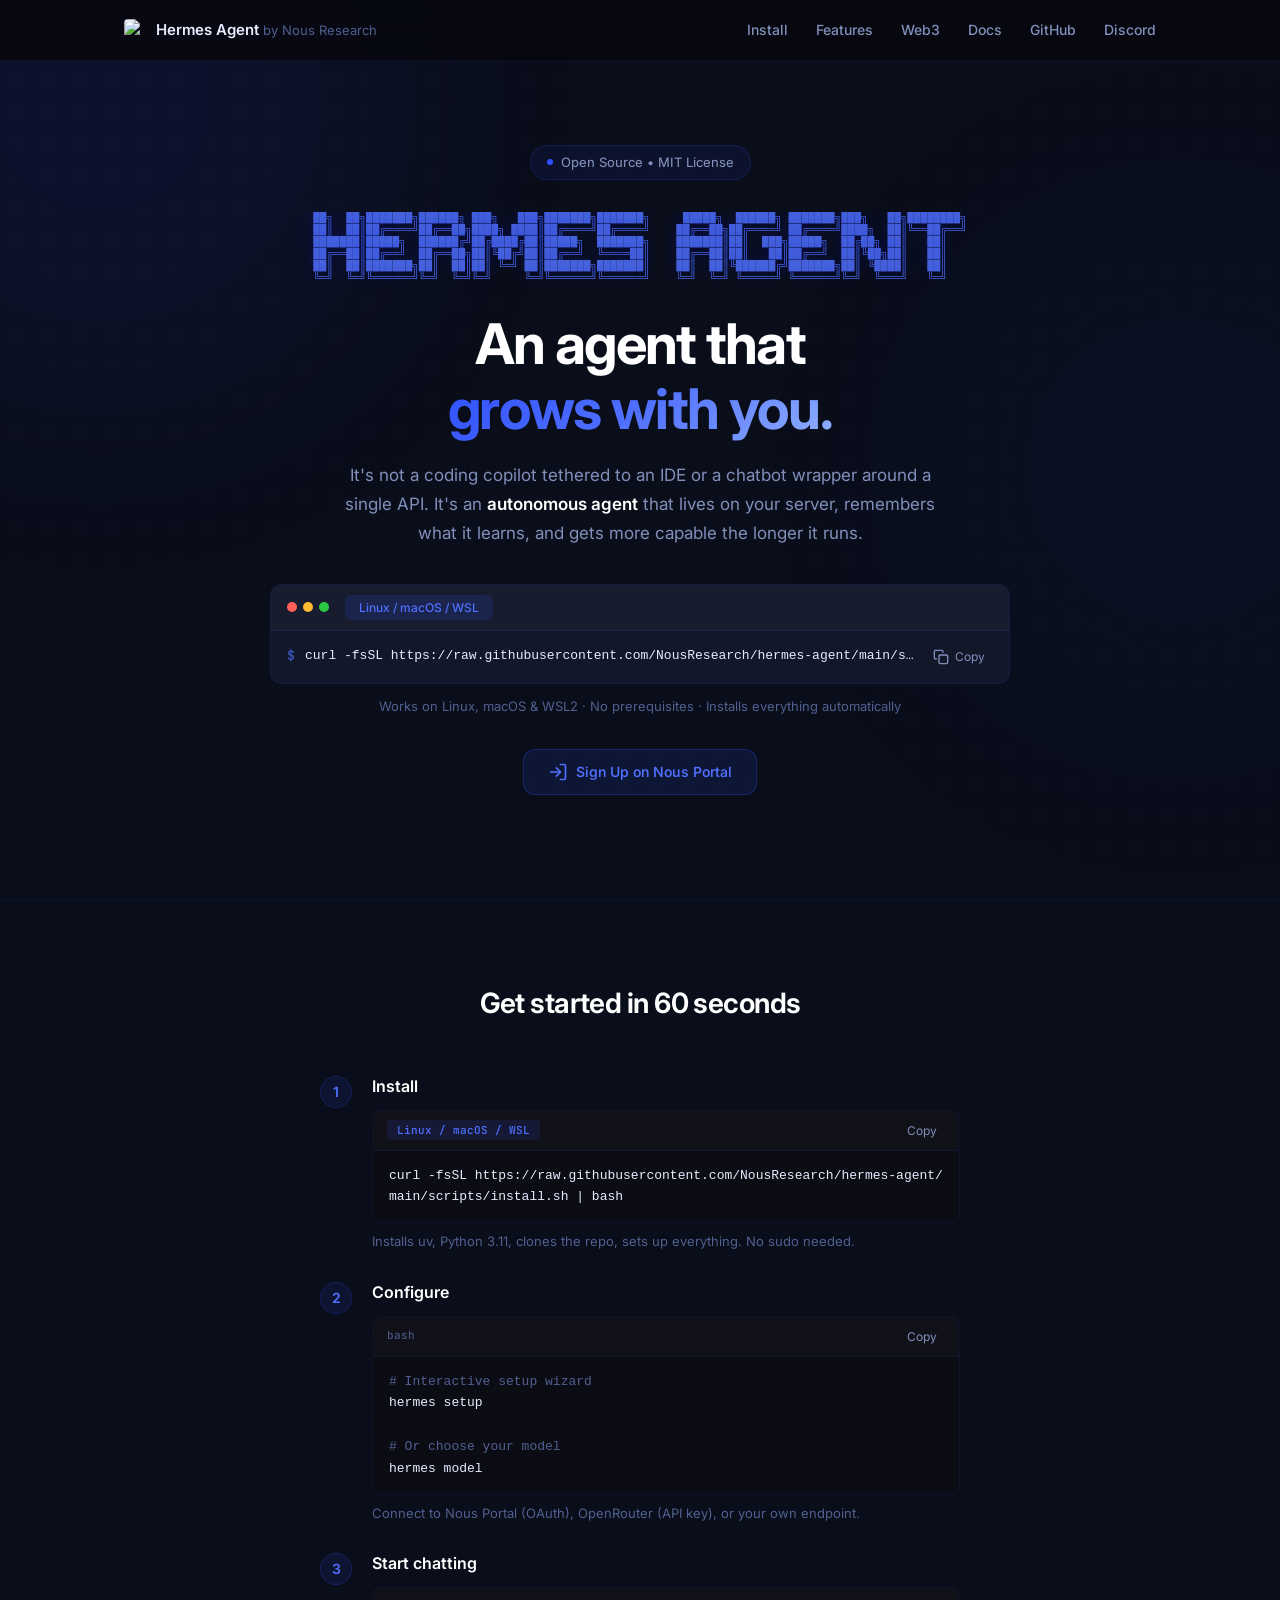
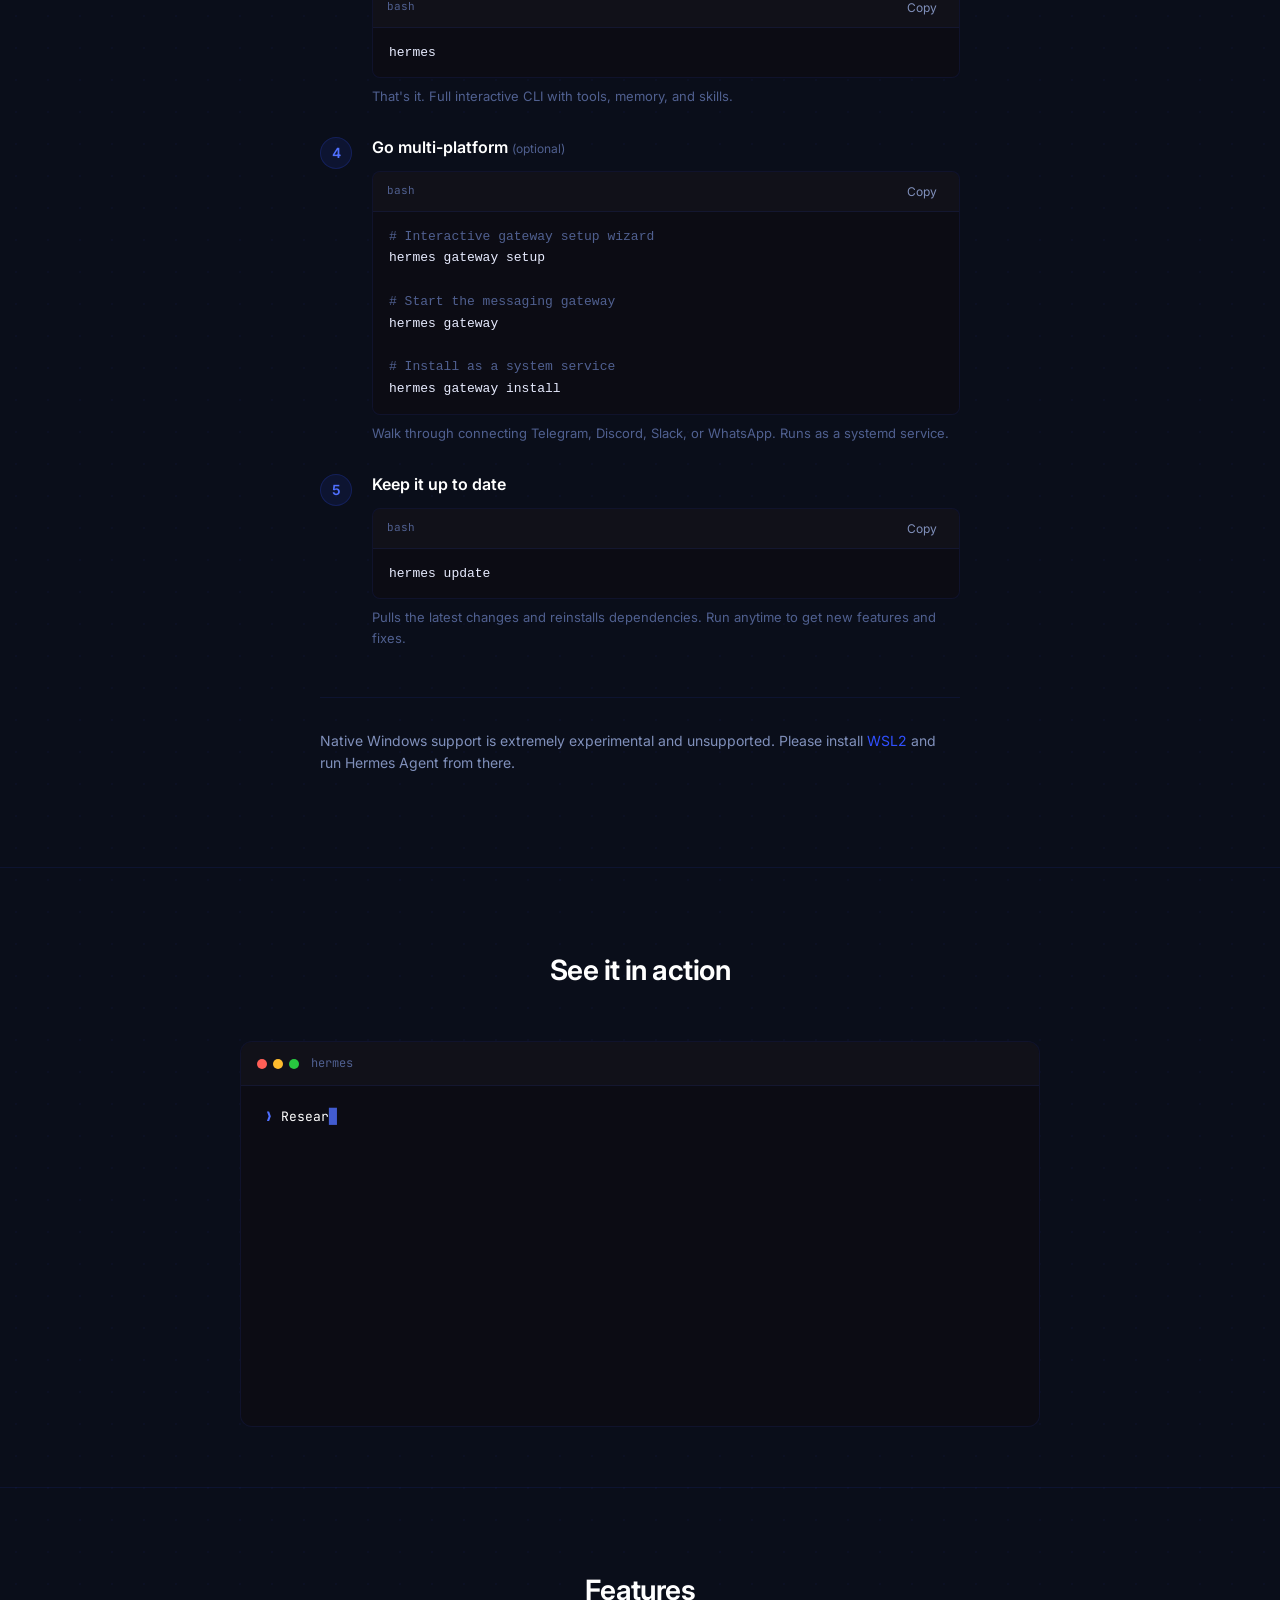
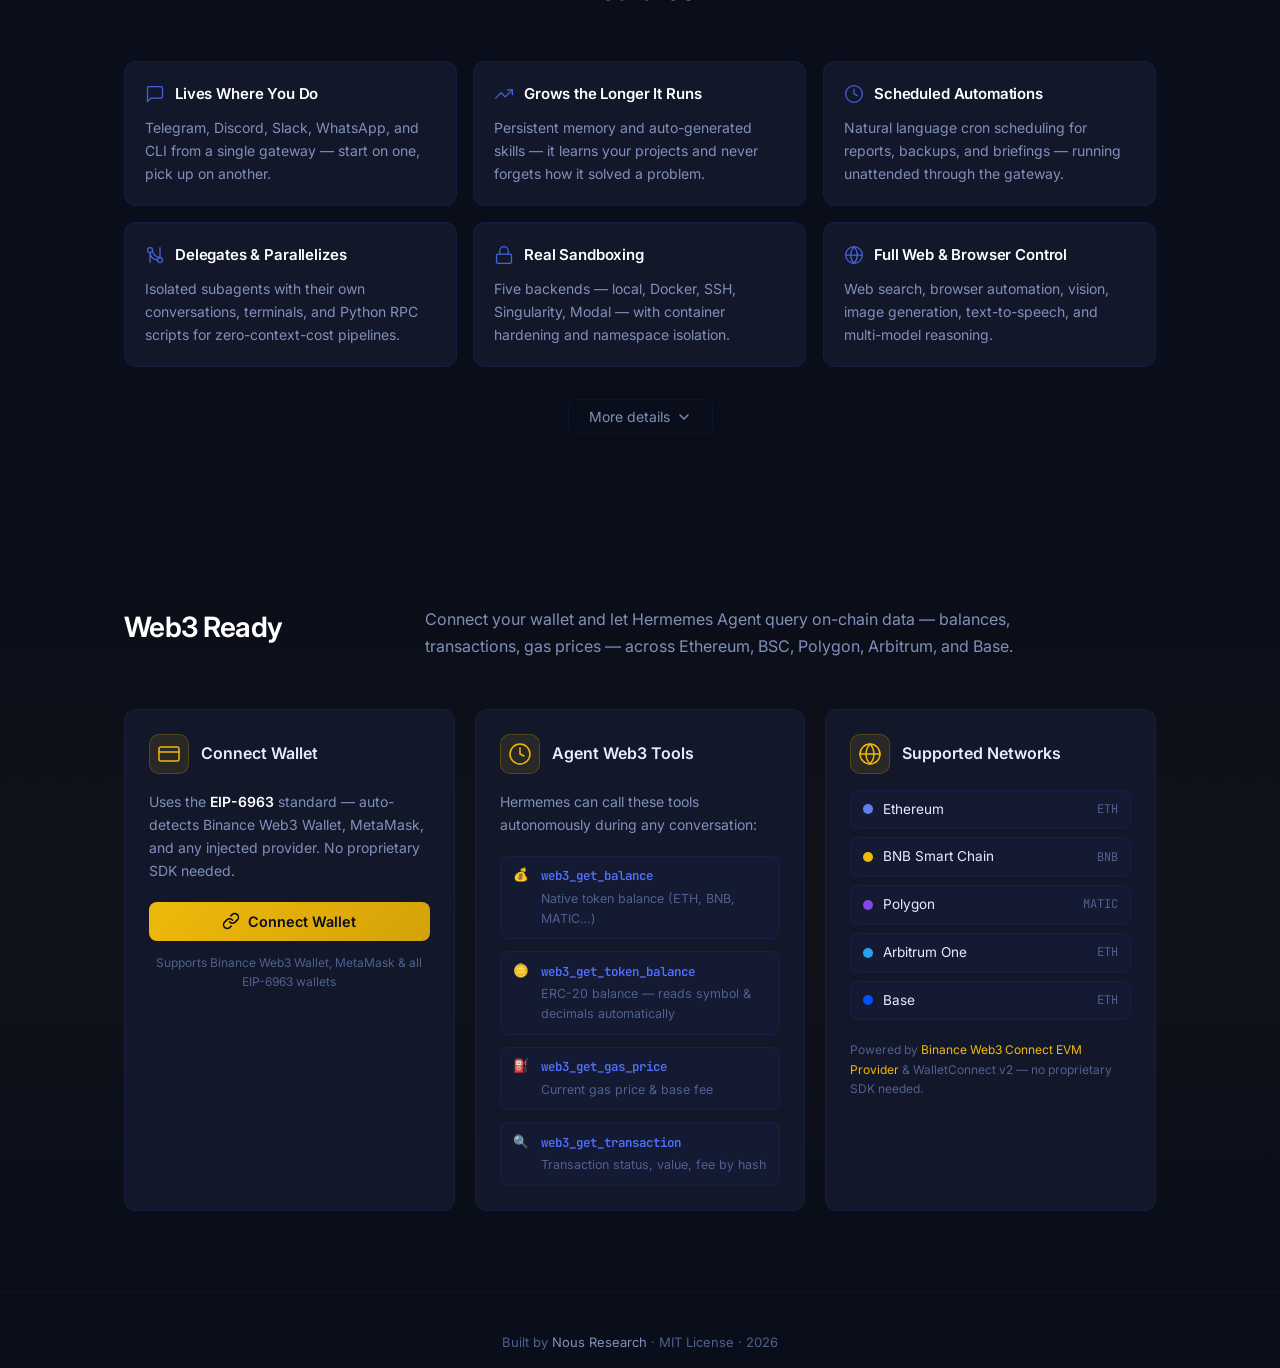
==== landingpage/index.html @ 5f13af1a "feat: integrate Binance Web3 Connect EVM provider - Add tools/binance_web3_tool.py with 4 read-only " ====
<!doctype html>
<html lang="en">
  <head>
    <meta charset="UTF-8" />
    <meta name="viewport" content="width=device-width, initial-scale=1.0" />
    <title>Hermes Agent — An Agent That Grows With You</title>
    <meta
      name="description"
      content="An open-source agent that grows with you — learns your projects, builds its own skills, and reaches you wherever you are. By Nous Research."
    />
    <meta name="theme-color" content="#0A0E1A" />

    <meta property="og:title" content="Hermes Agent — AI Agent Framework" />
    <meta
      property="og:description"
      content="An open-source agent that grows with you. Install it, give it your messaging accounts, and it becomes a persistent personal agent — learning your projects, building its own skills, and reaching you wherever you are."
    />
    <meta property="og:type" content="website" />
    <meta property="og:url" content="https://hermes-agent.nousresearch.com" />
    <meta
      property="og:image"
      content="https://hermes-agent.nousresearch.com/hermes-agent-banner.png"
    />

    <link rel="preconnect" href="https://fonts.googleapis.com" />
    <link rel="preconnect" href="https://fonts.gstatic.com" crossorigin />
    <link
      href="https://fonts.googleapis.com/css2?family=Inter:wght@300;400;500;600;700&family=JetBrains+Mono:wght@400;500&display=swap"
      rel="stylesheet"
    />

    <script
      src="https://cdnjs.cloudflare.com/ajax/libs/three.js/r128/three.min.js"
      defer
    ></script>
    <link rel="stylesheet" href="style.css" />
    <link rel="icon" type="image/x-icon" href="favicon.ico" />
    <link rel="icon" type="image/png" sizes="32x32" href="favicon-32x32.png" />
    <link rel="icon" type="image/png" sizes="16x16" href="favicon-16x16.png" />
    <link rel="apple-touch-icon" sizes="180x180" href="apple-touch-icon.png" />
  </head>
  <body>
    <canvas id="noise-overlay"></canvas>

    <div class="ambient-glow glow-1"></div>
    <div class="ambient-glow glow-2"></div>

    <nav class="nav">
      <div class="nav-inner">
        <a href="#" class="nav-logo">
          <img src="nous-logo.png" alt="Nous Research" class="nav-nous-logo" />
          <span class="nav-brand"
            >Hermes Agent <span class="nav-by">by Nous Research</span></span
          >
        </a>
        <div class="nav-links">
          <a href="#install">Install</a>
          <a href="#features">Features</a>
          <a href="#web3">Web3</a>
          <a href="/docs/">Docs</a>
          <a
            href="https://github.com/NousResearch/hermes-agent"
            target="_blank"
            rel="noopener"
            >GitHub</a
          >
          <a
            href="https://discord.gg/NousResearch"
            target="_blank"
            rel="noopener"
            >Discord</a
          >
        </div>
        <button
          class="nav-hamburger"
          id="nav-hamburger"
          onclick="toggleMobileNav()"
          aria-label="Toggle menu"
        >
          <span class="hamburger-bar"></span>
          <span class="hamburger-bar"></span>
          <span class="hamburger-bar"></span>
        </button>
        <div class="nav-mobile" id="nav-mobile">
          <a href="#install" onclick="toggleMobileNav()">Install</a>
          <a href="#features" onclick="toggleMobileNav()">Features</a>
          <a href="/docs/">Docs</a>
          <a
            href="https://github.com/NousResearch/hermes-agent"
            target="_blank"
            rel="noopener"
            >GitHub</a
          >
          <a
            href="https://discord.gg/NousResearch"
            target="_blank"
            rel="noopener"
            >Discord</a
          >
        </div>
      </div>
    </nav>

    <section class="hero">
      <div class="hero-content">
        <div class="hero-badge">
          <span class="badge-dot"></span>
          Open Source &bull; MIT License
        </div>

        <!-- prettier-ignore -->
        <pre class="hero-ascii" aria-hidden="true" style="font-family: monospace; line-height: 1.1">
██╗  ██╗███████╗██████╗ ███╗   ███╗███████╗███████╗     █████╗  ██████╗ ███████╗███╗   ██╗████████╗
██║  ██║██╔════╝██╔══██╗████╗ ████║██╔════╝██╔════╝    ██╔══██╗██╔════╝ ██╔════╝████╗  ██║╚══██╔══╝
███████║█████╗  ██████╔╝██╔████╔██║█████╗  ███████╗    ███████║██║  ███╗█████╗  ██╔██╗ ██║   ██║   
██╔══██║██╔══╝  ██╔══██╗██║╚██╔╝██║██╔══╝  ╚════██║    ██╔══██║██║   ██║██╔══╝  ██║╚██╗██║   ██║   
██║  ██║███████╗██║  ██║██║ ╚═╝ ██║███████╗███████║    ██║  ██║╚██████╔╝███████╗██║ ╚████║   ██║   
╚═╝  ╚═╝╚══════╝╚═╝  ╚═╝╚═╝     ╚═╝╚══════╝╚══════╝    ╚═╝  ╚═╝ ╚═════╝ ╚══════╝╚═╝  ╚═══╝   ╚═╝   
</pre>

        <h1 class="hero-title">
          An agent that<br />
          <span class="hero-gradient">grows with you.</span>
        </h1>

        <p class="hero-subtitle">
          It's not a coding copilot tethered to an IDE or a chatbot wrapper
          around a single API. It's an <strong>autonomous agent</strong> that
          lives on your server, remembers what it learns, and gets more capable
          the longer it runs.
        </p>

        <div class="hero-install">
          <div class="install-widget">
            <div class="install-widget-header">
              <div class="install-dots">
                <span class="dot dot-red"></span>
                <span class="dot dot-yellow"></span>
                <span class="dot dot-green"></span>
              </div>
              <div class="install-tabs">
                <button
                  class="install-tab active"
                  data-platform="linux"
                  onclick="switchPlatform('linux')"
                >
                  Linux / macOS / WSL
                </button>
              </div>
            </div>
            <div class="install-widget-body">
              <span class="install-prompt" id="install-prompt">$</span>
              <code id="install-command"
                >curl -fsSL
                https://raw.githubusercontent.com/NousResearch/hermes-agent/main/scripts/install.sh
                | bash</code
              >
              <button
                class="copy-btn"
                onclick="copyInstall()"
                title="Copy to clipboard"
              >
                <svg
                  width="16"
                  height="16"
                  viewBox="0 0 24 24"
                  fill="none"
                  stroke="currentColor"
                  stroke-width="2"
                  stroke-linecap="round"
                  stroke-linejoin="round"
                >
                  <rect x="9" y="9" width="13" height="13" rx="2" ry="2" />
                  <path
                    d="M5 15H4a2 2 0 0 1-2-2V4a2 2 0 0 1 2-2h9a2 2 0 0 1 2 2v1"
                  />
                </svg>
                <span class="copy-text">Copy</span>
              </button>
            </div>
          </div>
          <p class="install-note" id="install-note">
            Works on Linux, macOS & WSL2 · No prerequisites · Installs
            everything automatically
          </p>
        </div>

        <div class="hero-links">
          <a
            href="https://portal.nousresearch.com"
            class="btn btn-primary"
            target="_blank"
            rel="noopener"
          >
            <svg
              width="20"
              height="20"
              viewBox="0 0 24 24"
              fill="none"
              stroke="currentColor"
              stroke-width="2"
              stroke-linecap="round"
              stroke-linejoin="round"
            >
              <path d="M15 3h4a2 2 0 0 1 2 2v14a2 2 0 0 1-2 2h-4" />
              <polyline points="10 17 15 12 10 7" />
              <line x1="15" y1="12" x2="3" y2="12" />
            </svg>
            Sign Up on Nous Portal
          </a>
        </div>
      </div>
    </section>

    <section class="section section-install" id="install">
      <div class="container">
        <div class="section-header">
          <h2>Get started in 60 seconds</h2>
        </div>

        <div class="install-steps">
          <div class="install-step">
            <div class="step-number">1</div>
            <div class="step-content">
              <h4>Install</h4>
              <div class="code-block">
                <div class="code-header">
                  <div class="code-tabs">
                    <button
                      class="code-tab active"
                      data-platform="linux"
                      onclick="switchStepPlatform('linux')"
                    >
                      Linux / macOS / WSL
                    </button>
                  </div>
                  <button
                    class="copy-btn"
                    id="step1-copy"
                    onclick="copyText(this)"
                    data-text="curl -fsSL https://raw.githubusercontent.com/NousResearch/hermes-agent/main/scripts/install.sh | bash"
                  >
                    Copy
                  </button>
                </div>
                <pre><code id="step1-command">curl -fsSL https://raw.githubusercontent.com/NousResearch/hermes-agent/main/scripts/install.sh | bash</code></pre>
              </div>
              <p class="step-note" id="step1-note">
                Installs uv, Python 3.11, clones the repo, sets up everything.
                No sudo needed.
              </p>
            </div>
          </div>

          <div class="install-step">
            <div class="step-number">2</div>
            <div class="step-content">
              <h4>Configure</h4>
              <div class="code-block">
                <div class="code-header">
                  <span>bash</span>
                  <button
                    class="copy-btn"
                    onclick="copyText(this)"
                    data-text="hermes setup"
                  >
                    Copy
                  </button>
                </div>
                <pre><code><span class="code-comment"># Interactive setup wizard</span>
hermes setup

<span class="code-comment"># Or choose your model</span>
hermes model</code></pre>
              </div>
              <p class="step-note">
                Connect to Nous Portal (OAuth), OpenRouter (API key), or your
                own endpoint.
              </p>
            </div>
          </div>

          <div class="install-step">
            <div class="step-number">3</div>
            <div class="step-content">
              <h4>Start chatting</h4>
              <div class="code-block">
                <div class="code-header">
                  <span>bash</span>
                  <button
                    class="copy-btn"
                    onclick="copyText(this)"
                    data-text="hermes"
                  >
                    Copy
                  </button>
                </div>
                <pre><code>hermes</code></pre>
              </div>
              <p class="step-note">
                That's it. Full interactive CLI with tools, memory, and skills.
              </p>
            </div>
          </div>

          <div class="install-step">
            <div class="step-number">4</div>
            <div class="step-content">
              <h4>
                Go multi-platform <span class="step-optional">(optional)</span>
              </h4>
              <div class="code-block">
                <div class="code-header">
                  <span>bash</span>
                  <button
                    class="copy-btn"
                    onclick="copyText(this)"
                    data-text="hermes gateway setup"
                  >
                    Copy
                  </button>
                </div>
                <pre><code><span class="code-comment"># Interactive gateway setup wizard</span>
hermes gateway setup

<span class="code-comment"># Start the messaging gateway</span>
hermes gateway

<span class="code-comment"># Install as a system service</span>
hermes gateway install</code></pre>
              </div>
              <p class="step-note">
                Walk through connecting Telegram, Discord, Slack, or WhatsApp.
                Runs as a systemd service.
              </p>
            </div>
          </div>

          <div class="install-step">
            <div class="step-number">5</div>
            <div class="step-content">
              <h4>Keep it up to date</h4>
              <div class="code-block">
                <div class="code-header">
                  <span>bash</span>
                  <button
                    class="copy-btn"
                    onclick="copyText(this)"
                    data-text="hermes update"
                  >
                    Copy
                  </button>
                </div>
                <pre><code>hermes update</code></pre>
              </div>
              <p class="step-note">
                Pulls the latest changes and reinstalls dependencies. Run
                anytime to get new features and fixes.
              </p>
            </div>
          </div>
        </div>

        <div class="install-windows">
          <p>
            Native Windows support is extremely experimental and unsupported.
            Please install
            <a
              href="https://learn.microsoft.com/en-us/windows/wsl/install"
              target="_blank"
              rel="noopener"
              >WSL2</a
            >
            and run Hermes Agent from there.
          </p>
        </div>
      </div>
    </section>

    <!-- Terminal Demo -->
    <section class="section section-demo" id="demo">
      <div class="container">
        <div class="section-header">
          <h2>See it in action</h2>
        </div>

        <div class="terminal-window">
          <div class="terminal-header">
            <div class="terminal-dots">
              <span class="dot dot-red"></span>
              <span class="dot dot-yellow"></span>
              <span class="dot dot-green"></span>
            </div>
            <span class="terminal-title">hermes</span>
          </div>
          <div class="terminal-body" id="terminal-demo"></div>
        </div>
      </div>
    </section>

    <!-- Features + Specs -->
    <section class="section" id="features">
      <div class="container">
        <div class="section-header">
          <h2>Features</h2>
        </div>

        <div class="features-grid">
          <div class="feature-card">
            <div class="feature-header">
              <div class="feature-icon">
                <svg
                  width="20"
                  height="20"
                  viewBox="0 0 24 24"
                  fill="none"
                  stroke="currentColor"
                  stroke-width="1.5"
                  stroke-linecap="round"
                  stroke-linejoin="round"
                >
                  <path
                    d="M21 15a2 2 0 0 1-2 2H7l-4 4V5a2 2 0 0 1 2-2h14a2 2 0 0 1 2 2z"
                  />
                </svg>
              </div>
              <h3>Lives Where You Do</h3>
            </div>
            <p>
              Telegram, Discord, Slack, WhatsApp, and CLI from a single gateway
              — start on one, pick up on another.
            </p>
          </div>

          <div class="feature-card">
            <div class="feature-header">
              <div class="feature-icon">
                <svg
                  width="20"
                  height="20"
                  viewBox="0 0 24 24"
                  fill="none"
                  stroke="currentColor"
                  stroke-width="1.5"
                  stroke-linecap="round"
                  stroke-linejoin="round"
                >
                  <polyline points="22 7 13.5 15.5 8.5 10.5 2 17" />
                  <polyline points="16 7 22 7 22 13" />
                </svg>
              </div>
              <h3>Grows the Longer It Runs</h3>
            </div>
            <p>
              Persistent memory and auto-generated skills — it learns your
              projects and never forgets how it solved a problem.
            </p>
          </div>

          <div class="feature-card">
            <div class="feature-header">
              <div class="feature-icon">
                <svg
                  width="20"
                  height="20"
                  viewBox="0 0 24 24"
                  fill="none"
                  stroke="currentColor"
                  stroke-width="1.5"
                  stroke-linecap="round"
                  stroke-linejoin="round"
                >
                  <circle cx="12" cy="12" r="10" />
                  <polyline points="12 6 12 12 16 14" />
                </svg>
              </div>
              <h3>Scheduled Automations</h3>
            </div>
            <p>
              Natural language cron scheduling for reports, backups, and
              briefings — running unattended through the gateway.
            </p>
          </div>

          <div class="feature-card">
            <div class="feature-header">
              <div class="feature-icon">
                <svg
                  width="20"
                  height="20"
                  viewBox="0 0 24 24"
                  fill="none"
                  stroke="currentColor"
                  stroke-width="1.5"
                  stroke-linecap="round"
                  stroke-linejoin="round"
                >
                  <circle cx="18" cy="18" r="3" />
                  <circle cx="6" cy="6" r="3" />
                  <path d="M6 21V9a9 9 0 0 0 9 9" />
                  <path d="M18 3v12a9 9 0 0 1-9-9" />
                </svg>
              </div>
              <h3>Delegates & Parallelizes</h3>
            </div>
            <p>
              Isolated subagents with their own conversations, terminals, and
              Python RPC scripts for zero-context-cost pipelines.
            </p>
          </div>

          <div class="feature-card">
            <div class="feature-header">
              <div class="feature-icon">
                <svg
                  width="20"
                  height="20"
                  viewBox="0 0 24 24"
                  fill="none"
                  stroke="currentColor"
                  stroke-width="1.5"
                  stroke-linecap="round"
                  stroke-linejoin="round"
                >
                  <rect x="3" y="11" width="18" height="11" rx="2" ry="2" />
                  <path d="M7 11V7a5 5 0 0 1 10 0v4" />
                </svg>
              </div>
              <h3>Real Sandboxing</h3>
            </div>
            <p>
              Five backends — local, Docker, SSH, Singularity, Modal — with
              container hardening and namespace isolation.
            </p>
          </div>

          <div class="feature-card">
            <div class="feature-header">
              <div class="feature-icon">
                <svg
                  width="20"
                  height="20"
                  viewBox="0 0 24 24"
                  fill="none"
                  stroke="currentColor"
                  stroke-width="1.5"
                  stroke-linecap="round"
                  stroke-linejoin="round"
                >
                  <circle cx="12" cy="12" r="10" />
                  <line x1="2" y1="12" x2="22" y2="12" />
                  <path
                    d="M12 2a15.3 15.3 0 0 1 4 10 15.3 15.3 0 0 1-4 10 15.3 15.3 0 0 1-4-10 15.3 15.3 0 0 1 4-10z"
                  />
                </svg>
              </div>
              <h3>Full Web & Browser Control</h3>
            </div>
            <p>
              Web search, browser automation, vision, image generation,
              text-to-speech, and multi-model reasoning.
            </p>
          </div>
        </div>

        <div class="features-more">
          <button class="more-toggle" onclick="toggleSpecs()" id="specs-toggle">
            <span class="toggle-label">More details</span>
            <svg
              class="more-chevron"
              width="16"
              height="16"
              viewBox="0 0 24 24"
              fill="none"
              stroke="currentColor"
              stroke-width="2"
              stroke-linecap="round"
              stroke-linejoin="round"
            >
              <polyline points="6 9 12 15 18 9" />
            </svg>
          </button>
        </div>

        <div class="specs-wrapper" id="specs-wrapper">
          <div class="specs-list">
            <div class="spec-row">
              <h3 class="spec-label">Tools</h3>
              <p class="spec-value">
                40+ built-in — web search, terminal, file system, browser
                automation, vision, image generation, text-to-speech, code
                execution, subagent delegation, memory, task planning, cron
                scheduling, multi-model reasoning, and more.
              </p>
            </div>

            <div class="spec-row">
              <h3 class="spec-label">Platforms</h3>
              <p class="spec-value">
                Telegram, Discord, Slack, WhatsApp, Signal, Email, and CLI — all
                from a single gateway. Connect to
                <a
                  href="https://portal.nousresearch.com"
                  target="_blank"
                  rel="noopener"
                  >Nous Portal</a
                >, OpenRouter, or any OpenAI-compatible API.
              </p>
            </div>

            <div class="spec-row">
              <h3 class="spec-label">Environments</h3>
              <p class="spec-value">
                Run locally, in Docker, over SSH, on Modal, Daytona, or
                Singularity. Container hardening with read-only root, dropped
                capabilities, and namespace isolation.
              </p>
            </div>

            <div class="spec-row">
              <h3 class="spec-label">Skills</h3>
              <p class="spec-value">
                40+ bundled skills covering MLOps, GitHub workflows, research,
                and more. The agent creates new skills on the fly and shares
                them via the open
                <a href="https://agentskills.io" target="_blank" rel="noopener"
                  >agentskills.io</a
                >
                format. Install community skills from
                <a href="https://clawhub.ai" target="_blank" rel="noopener"
                  >ClawHub</a
                >,
                <a href="https://lobehub.com" target="_blank" rel="noopener"
                  >LobeHub</a
                >, and GitHub.
              </p>
            </div>

            <div class="spec-row">
              <h3 class="spec-label">Research</h3>
              <p class="spec-value">
                Batch trajectory generation with parallel workers and
                checkpointing. Atropos integration for RL training. Export to
                ShareGPT for fine-tuning with trajectory compression.
              </p>
            </div>
          </div>
        </div>
      </div>
    </section>

    <!-- Web3 / Binance Connect Section -->
    <section class="section section-web3" id="web3">
      <div class="container">
        <div class="section-header">
          <h2>Web3 Ready</h2>
          <p class="section-subtitle">
            Connect your wallet and let Hermemes Agent query on-chain data — balances,
            transactions, gas prices — across Ethereum, BSC, Polygon, Arbitrum, and Base.
          </p>
        </div>

        <div class="web3-grid">
          <!-- Connect Wallet Card -->
          <div class="web3-connect-card">
            <div class="web3-card-header">
              <div class="web3-icon">
                <svg width="24" height="24" viewBox="0 0 24 24" fill="none" stroke="currentColor" stroke-width="1.5" stroke-linecap="round" stroke-linejoin="round">
                  <rect x="2" y="5" width="20" height="14" rx="2"/>
                  <path d="M2 10h20"/>
                </svg>
              </div>
              <h3>Connect Wallet</h3>
            </div>
            <p class="web3-card-desc">
              Uses the <strong>EIP-6963</strong> standard — auto-detects Binance Web3 Wallet,
              MetaMask, and any injected provider. No proprietary SDK needed.
            </p>

            <div class="web3-wallet-status" id="wallet-status">
              <div class="wallet-disconnected" id="wallet-disconnected">
                <button class="btn-connect-wallet" id="btn-connect" onclick="connectWallet()">
                  <svg width="18" height="18" viewBox="0 0 24 24" fill="none" stroke="currentColor" stroke-width="2" stroke-linecap="round" stroke-linejoin="round">
                    <path d="M10 13a5 5 0 0 0 7.54.54l3-3a5 5 0 0 0-7.07-7.07l-1.72 1.71"/>
                    <path d="M14 11a5 5 0 0 0-7.54-.54l-3 3a5 5 0 0 0 7.07 7.07l1.71-1.71"/>
                  </svg>
                  Connect Wallet
                </button>
                <p class="wallet-hint">Supports Binance Web3 Wallet, MetaMask &amp; all EIP-6963 wallets</p>
              </div>

              <div class="wallet-connected" id="wallet-connected" style="display:none">
                <div class="wallet-info-row">
                  <span class="wallet-dot-live"></span>
                  <span class="wallet-address" id="wallet-address">—</span>
                  <span class="wallet-network" id="wallet-network">—</span>
                </div>
                <div class="wallet-balance-row">
                  <span class="wallet-balance-label">Balance</span>
                  <span class="wallet-balance-value" id="wallet-balance">—</span>
                </div>
                <button class="btn-disconnect" onclick="disconnectWallet()">Disconnect</button>
              </div>
            </div>
          </div>

          <!-- Capabilities Card -->
          <div class="web3-caps-card">
            <div class="web3-card-header">
              <div class="web3-icon">
                <svg width="24" height="24" viewBox="0 0 24 24" fill="none" stroke="currentColor" stroke-width="1.5" stroke-linecap="round" stroke-linejoin="round">
                  <circle cx="12" cy="12" r="10"/>
                  <path d="M12 6v6l4 2"/>
                </svg>
              </div>
              <h3>Agent Web3 Tools</h3>
            </div>
            <p class="web3-card-desc">
              Hermemes can call these tools autonomously during any conversation:
            </p>
            <ul class="web3-tool-list">
              <li>
                <span class="tool-emoji">💰</span>
                <div>
                  <strong>web3_get_balance</strong>
                  <span>Native token balance (ETH, BNB, MATIC…)</span>
                </div>
              </li>
              <li>
                <span class="tool-emoji">🪙</span>
                <div>
                  <strong>web3_get_token_balance</strong>
                  <span>ERC-20 balance — reads symbol &amp; decimals automatically</span>
                </div>
              </li>
              <li>
                <span class="tool-emoji">⛽</span>
                <div>
                  <strong>web3_get_gas_price</strong>
                  <span>Current gas price &amp; base fee</span>
                </div>
              </li>
              <li>
                <span class="tool-emoji">🔍</span>
                <div>
                  <strong>web3_get_transaction</strong>
                  <span>Transaction status, value, fee by hash</span>
                </div>
              </li>
            </ul>
          </div>

          <!-- Supported Networks Card -->
          <div class="web3-networks-card">
            <div class="web3-card-header">
              <div class="web3-icon">
                <svg width="24" height="24" viewBox="0 0 24 24" fill="none" stroke="currentColor" stroke-width="1.5" stroke-linecap="round" stroke-linejoin="round">
                  <circle cx="12" cy="12" r="10"/>
                  <line x1="2" y1="12" x2="22" y2="12"/>
                  <path d="M12 2a15.3 15.3 0 0 1 4 10 15.3 15.3 0 0 1-4 10 15.3 15.3 0 0 1-4-10 15.3 15.3 0 0 1 4-10z"/>
                </svg>
              </div>
              <h3>Supported Networks</h3>
            </div>
            <div class="network-list">
              <div class="network-item">
                <span class="network-dot" style="background:#627EEA"></span>
                <span class="network-name">Ethereum</span>
                <span class="network-symbol">ETH</span>
              </div>
              <div class="network-item">
                <span class="network-dot" style="background:#F0B90B"></span>
                <span class="network-name">BNB Smart Chain</span>
                <span class="network-symbol">BNB</span>
              </div>
              <div class="network-item">
                <span class="network-dot" style="background:#8247E5"></span>
                <span class="network-name">Polygon</span>
                <span class="network-symbol">MATIC</span>
              </div>
              <div class="network-item">
                <span class="network-dot" style="background:#28A0F0"></span>
                <span class="network-name">Arbitrum One</span>
                <span class="network-symbol">ETH</span>
              </div>
              <div class="network-item">
                <span class="network-dot" style="background:#0052FF"></span>
                <span class="network-name">Base</span>
                <span class="network-symbol">ETH</span>
              </div>
            </div>
            <p class="web3-provider-note">
              Powered by
              <a href="https://developers.binance.com/docs/binance-w3w/evm-compatible-provider" target="_blank" rel="noopener">
                Binance Web3 Connect EVM Provider
              </a>
              &amp; WalletConnect v2 — no proprietary SDK needed.
            </p>
          </div>
        </div>
      </div>
    </section>

    <footer class="footer">
      <div class="container">
        <p class="footer-copy">
          Built by
          <a href="https://nousresearch.com" target="_blank" rel="noopener"
            >Nous Research</a
          >
          &middot; MIT License &middot; 2026
        </p>
      </div>
    </footer>

    <script src="https://cdnjs.cloudflare.com/ajax/libs/ethers/6.13.4/ethers.umd.min.js"></script>
    <script src="script.js"></script>
  </body>
</html>
---- landingpage/style.css ----
/* =========================================================================
   Hermes Agent Landing Page
   Colors: Nous Blue (#3050FF) palette
   ========================================================================= */

/* --- Reset & Base --- */
*, *::before, *::after {
    margin: 0;
    padding: 0;
    box-sizing: border-box;
}

:root {
    --primary: #3050FF;
    --primary-light: #5070FF;
    --primary-dim: #2040CC;
    --primary-dark: #1E30AA;
    --bg: #0A0E1A;
    --bg-card: #12182A;
    --bg-card-hover: #1A2240;
    --border: rgba(48, 80, 255, 0.1);
    --border-hover: rgba(48, 80, 255, 0.22);
    --text: #E8ECFF;
    --text-dim: #8090BB;
    --text-muted: #506090;
    --font-sans: 'Inter', -apple-system, BlinkMacSystemFont, 'Segoe UI', sans-serif;
    --font-mono: 'JetBrains Mono', 'Fira Code', 'Cascadia Code', monospace;
    --container: 1080px;
    --radius: 12px;
    --radius-sm: 8px;

    --ease-in-quad: cubic-bezier(.55, .085, .68, .53);
    --ease-in-cubic: cubic-bezier(.550, .055, .675, .19);
    --ease-in-quart: cubic-bezier(.895, .03, .685, .22);
    --ease-in-quint: cubic-bezier(.755, .05, .855, .06);
    --ease-in-expo: cubic-bezier(.95, .05, .795, .035);
    --ease-in-circ: cubic-bezier(.6, .04, .98, .335);

    --ease-out-quad: cubic-bezier(.25, .46, .45, .94);
    --ease-out-cubic: cubic-bezier(.215, .61, .355, 1);
    --ease-out-quart: cubic-bezier(.165, .84, .44, 1);
    --ease-out-quint: cubic-bezier(.23, 1, .32, 1);
    --ease-out-expo: cubic-bezier(.19, 1, .22, 1);
    --ease-out-circ: cubic-bezier(.075, .82, .165, 1);

    --ease-in-out-quad: cubic-bezier(.455, .03, .515, .955);
    --ease-in-out-cubic: cubic-bezier(.645, .045, .355, 1);
    --ease-in-out-quart: cubic-bezier(.77, 0, .175, 1);
    --ease-in-out-quint: cubic-bezier(.86, 0, .07, 1);
    --ease-in-out-expo: cubic-bezier(1, 0, 0, 1);
    --ease-in-out-circ: cubic-bezier(.785, .135, .15, .86);
}

html {
    scroll-behavior: smooth;
    -webkit-font-smoothing: antialiased;
    -moz-osx-font-smoothing: grayscale;
    overflow-x: hidden;
}

body {
    font-family: var(--font-sans);
    background: var(--bg);
    color: var(--text);
    line-height: 1.6;
    overflow-x: hidden;
    width: 100%;
    max-width: 100vw;
    background-image: radial-gradient(rgba(48, 80, 255, 0.04) 1px, transparent 1px);
    background-size: 32px 32px;
}

a {
    color: var(--primary);
    text-decoration: none;
    transition: color 0.2s var(--ease-out-quad);
}
a:hover {
    color: var(--primary-light);
}

strong {
    color: #fff;
    font-weight: 600;
}

/* --- Noise Overlay --- */
#noise-overlay {
    position: fixed;
    inset: 0;
    width: 100%;
    height: 100%;
    z-index: 50;
    pointer-events: none;
    mix-blend-mode: soft-light;
}

/* --- Ambient Glow --- */
.ambient-glow {
    position: fixed;
    pointer-events: none;
    z-index: 0;
    border-radius: 50%;
    filter: blur(120px);
    opacity: 0.15;
}
.glow-1 {
    width: 600px;
    height: 600px;
    background: var(--primary);
    top: -200px;
    left: -200px;
    opacity: 0.08;
}
.glow-2 {
    width: 500px;
    height: 500px;
    background: var(--primary-dim);
    bottom: 20%;
    right: -150px;
    opacity: 0.06;
}

/* --- Container --- */
.container {
    max-width: var(--container);
    margin: 0 auto;
    padding: 0 24px;
}

/* --- Navigation --- */
.nav {
    position: fixed;
    top: 0;
    left: 0;
    right: 0;
    z-index: 100;
    background: rgba(7, 7, 13, 0.8);
    backdrop-filter: blur(20px);
    -webkit-backdrop-filter: blur(20px);
    border-bottom: 1px solid var(--border);
    transition: border-bottom-color 0.3s var(--ease-out-quad);
}

.nav-inner {
    max-width: var(--container);
    margin: 0 auto;
    padding: 0 24px;
    height: 60px;
    display: flex;
    align-items: center;
    justify-content: space-between;
}

.nav-logo {
    display: flex;
    align-items: center;
    gap: 10px;
    color: var(--text);
    font-weight: 600;
    font-size: 15px;
    transition: color 0.2s var(--ease-out-quad);
}
.nav-logo:hover { color: var(--primary-light); }

.nav-nous-logo {
    width: 22px;
    height: 22px;
    border-radius: 4px;
}

.nav-by {
    font-weight: 400;
    color: var(--text-muted);
    font-size: 13px;
}

.nav-links {
    display: flex;
    align-items: center;
    gap: 28px;
}

.nav-links a {
    color: var(--text-dim);
    font-size: 14px;
    font-weight: 500;
    display: flex;
    align-items: center;
    gap: 4px;
    transition: color 0.2s var(--ease-out-quad);
}
.nav-links a:hover { color: #fff; }

.external-icon { opacity: 0.4; }

/* --- Hamburger & Mobile Nav --- */
.nav-hamburger {
    display: none;
    background: none;
    border: none;
    cursor: pointer;
    padding: 6px;
    width: 34px;
    height: 34px;
    flex-direction: column;
    justify-content: center;
    gap: 5px;
}

.hamburger-bar {
    display: block;
    width: 20px;
    height: 2px;
    background: var(--text-dim);
    border-radius: 1px;
    transition: transform 0.25s var(--ease-out-quint), opacity 0.2s var(--ease-out-quad);
    transform-origin: center;
}

.nav-hamburger.open .hamburger-bar:nth-child(1) {
    transform: translateY(7px) rotate(45deg);
}

.nav-hamburger.open .hamburger-bar:nth-child(2) {
    opacity: 0;
}

.nav-hamburger.open .hamburger-bar:nth-child(3) {
    transform: translateY(-7px) rotate(-45deg);
}

.nav-mobile {
    display: none;
}

.nav-mobile.open {
    display: flex;
    flex-direction: column;
    position: absolute;
    top: 60px;
    left: 0;
    right: 0;
    background: rgba(7, 7, 13, 0.95);
    backdrop-filter: blur(20px);
    -webkit-backdrop-filter: blur(20px);
    border-bottom: 1px solid var(--border);
    padding: 16px 24px;
    gap: 16px;
}

.nav-mobile a {
    color: var(--text-dim);
    font-size: 15px;
    font-weight: 500;
    padding: 4px 0;
    transition: color 0.2s var(--ease-out-quad);
}

.nav-mobile a:hover {
    color: #fff;
}

/* --- Hero --- */
.hero {
    position: relative;
    z-index: 1;
    min-height: 100vh;
    display: flex;
    align-items: center;
    justify-content: center;
    padding: 120px 24px 80px;
    text-align: center;
}

.hero-content {
    max-width: 760px;
}

.hero-badge {
    display: inline-flex;
    align-items: center;
    gap: 8px;
    padding: 6px 16px;
    background: rgba(48, 80, 255, 0.08);
    border: 1px solid rgba(48, 80, 255, 0.18);
    border-radius: 100px;
    font-size: 13px;
    color: var(--text-dim);
    margin-bottom: 32px;
    font-weight: 450;
}

.badge-dot {
    width: 6px;
    height: 6px;
    border-radius: 50%;
    background: var(--primary);
    display: inline-block;
    animation: pulse-dot 2s var(--ease-in-out-quad) infinite;
}

@keyframes pulse-dot {
    0%, 100% { opacity: 1; }
    50% { opacity: 0.3; }
}

.hero-ascii {
    margin-bottom: 28px;
    font-family: 'JetBrains Mono', monospace;
    font-variant-ligatures: none;
    font-size: clamp(4px, 0.95vw, 11px);
    line-height: 1.15;
    color: var(--primary-light);
    text-align: center;
    text-shadow: 0 0 20px rgba(48, 80, 255, 0.3);
    opacity: 0.85;
    transition: opacity 0.3s var(--ease-out-cubic);
    overflow-x: auto;
    white-space: pre;
}

.hero-ascii:hover {
    opacity: 1;
}

.hero-title {
    font-size: clamp(36px, 6vw, 56px);
    font-weight: 700;
    line-height: 1.15;
    letter-spacing: -0.03em;
    margin-bottom: 20px;
    color: #fff;
}

.hero-gradient {
    background: linear-gradient(135deg, var(--primary), var(--primary-light), #90B0FF);
    -webkit-background-clip: text;
    -webkit-text-fill-color: transparent;
    background-clip: text;
}

.hero-subtitle {
    font-size: 17px;
    line-height: 1.7;
    color: var(--text-dim);
    max-width: 620px;
    margin: 0 auto 36px;
}

.hero-install {
    margin-bottom: 32px;
}

/* --- Install Widget (hero tabbed installer) --- */
.install-widget {
    max-width: 740px;
    margin: 0 auto;
    background: var(--bg-card);
    border: 1px solid var(--border);
    border-radius: var(--radius);
    overflow: hidden;
    transition: border-color 0.3s var(--ease-out-quad);
}

.install-widget:hover {
    border-color: var(--border-hover);
}

.install-widget-header {
    display: flex;
    align-items: center;
    gap: 16px;
    padding: 10px 16px;
    background: rgba(255, 255, 255, 0.02);
    border-bottom: 1px solid var(--border);
}

.install-dots {
    display: flex;
    gap: 6px;
    flex-shrink: 0;
}

.install-dots .dot {
    width: 10px;
    height: 10px;
    border-radius: 50%;
}

.install-tabs {
    display: flex;
    gap: 4px;
    flex-wrap: wrap;
}

.install-tab {
    display: inline-flex;
    align-items: center;
    gap: 6px;
    padding: 5px 14px;
    border: none;
    border-radius: 6px;
    font-family: var(--font-sans);
    font-size: 12px;
    font-weight: 500;
    cursor: pointer;
    transition: color 0.2s var(--ease-out-quad), background 0.2s var(--ease-out-quad);
    background: transparent;
    color: var(--text-muted);
}

.install-tab:hover {
    color: var(--text-dim);
    background: rgba(255, 255, 255, 0.04);
}

.install-tab.active {
    background: rgba(48, 80, 255, 0.14);
    color: var(--primary-light);
}

.install-tab svg {
    flex-shrink: 0;
}

.install-widget-body {
    display: flex;
    align-items: center;
    gap: 10px;
    padding: 14px 16px;
    font-family: var(--font-mono);
    font-size: 13px;
    color: var(--text);
    overflow-x: auto;
}

.install-prompt {
    color: var(--primary-light);
    font-weight: 600;
    flex-shrink: 0;
    opacity: 0.7;
}

.install-widget-body code {
    flex: 1;
    white-space: nowrap;
    overflow: hidden;
    text-overflow: ellipsis;
    text-align: left;
    transition: opacity 0.15s var(--ease-out-quad);
}

/* --- Code block tabs (install step section) --- */
.code-tabs {
    display: flex;
    gap: 2px;
}

.code-tab {
    padding: 3px 10px;
    border: none;
    border-radius: 4px;
    font-family: var(--font-mono);
    font-size: 11px;
    font-weight: 500;
    cursor: pointer;
    transition: color 0.2s var(--ease-out-quad), background 0.2s var(--ease-out-quad);
    background: transparent;
    color: var(--text-muted);
}

.code-tab:hover {
    color: var(--text-dim);
    background: rgba(255, 255, 255, 0.04);
}

.code-tab.active {
    background: rgba(48, 80, 255, 0.12);
    color: var(--primary-light);
}

.copy-btn {
    flex-shrink: 0;
    display: flex;
    align-items: center;
    gap: 6px;
    background: none;
    border: none;
    color: var(--text-dim);
    cursor: pointer;
    padding: 4px 8px;
    border-radius: 6px;
    font-family: var(--font-sans);
    font-size: 12px;
    transition: color 0.2s var(--ease-out-quad), background 0.2s var(--ease-out-quad);
}
.copy-btn:hover {
    color: var(--primary-light);
    background: rgba(48, 80, 255, 0.1);
}
.copy-btn:active {
    transform: scale(0.95);
}

.install-note {
    font-size: 13px;
    color: var(--text-muted);
    margin-top: 12px;
}

.hero-links {
    display: flex;
    gap: 12px;
    justify-content: center;
    flex-wrap: wrap;
}

.btn {
    display: inline-flex;
    align-items: center;
    gap: 8px;
    padding: 11px 24px;
    border-radius: var(--radius);
    font-size: 14px;
    font-weight: 550;
    transition: background 0.25s var(--ease-out-quint), border-color 0.25s var(--ease-out-quad), color 0.2s var(--ease-out-quad), transform 0.25s var(--ease-out-quint);
    border: 1px solid transparent;
    will-change: transform;
}

.btn-primary {
    background: rgba(48, 80, 255, 0.12);
    color: var(--primary-light);
    border-color: rgba(48, 80, 255, 0.25);
}
.btn-primary:hover {
    background: rgba(48, 80, 255, 0.22);
    border-color: rgba(48, 80, 255, 0.4);
    color: #fff;
}

@media (hover: hover) and (pointer: fine) {
    .btn-primary:hover {
        transform: translateY(-1px);
    }
}
.btn:active {
    transform: scale(0.97);
}

/* --- Sections --- */
.section {
    position: relative;
    z-index: 1;
    padding: 80px 0;
}

.section-header {
    display: flex;
    align-items: center;
    justify-content: center;
    gap: 12px;
    margin-bottom: 48px;
}

.section-header h2 {
    font-size: 28px;
    font-weight: 650;
    color: #fff;
    letter-spacing: -0.02em;
}

.section-desc {
    color: var(--text-dim);
    font-size: 16px;
    line-height: 1.7;
    max-width: 640px;
    margin: 0 auto 40px;
    text-align: center;
}

/* --- Features Grid --- */
.features-grid {
    display: grid;
    grid-template-columns: repeat(3, 1fr);
    gap: 16px;
}

.feature-card {
    background: var(--bg-card);
    border: 1px solid var(--border);
    border-radius: var(--radius);
    padding: 20px;
    transition: border-color 0.3s var(--ease-out-quad), background 0.3s var(--ease-out-quad), transform 0.3s var(--ease-out-quint);
    will-change: transform;
}

.feature-card:hover {
    border-color: var(--border-hover);
    background: var(--bg-card-hover);
}

@media (hover: hover) and (pointer: fine) {
    .feature-card:hover {
        transform: translateY(-2px);
    }
}

.feature-header {
    display: flex;
    align-items: center;
    gap: 10px;
    margin-bottom: 10px;
}

.feature-icon {
    color: var(--primary-light);
    opacity: 0.85;
    flex-shrink: 0;
    display: flex;
    line-height: 0;
}

.feature-card h3 {
    font-size: 15px;
    font-weight: 600;
    color: #fff;
    letter-spacing: -0.01em;
}

.feature-card p {
    font-size: 14px;
    color: var(--text-dim);
    line-height: 1.65;
}

/* --- Terminal Demo --- */
.section-demo {
    padding-bottom: 60px;
    border-top: 1px solid var(--border);
    border-bottom: 1px solid var(--border);
}

.terminal-window {
    background: #0c0c14;
    border: 1px solid var(--border);
    border-radius: var(--radius);
    overflow: hidden;
    max-width: 800px;
    margin: 0 auto;
}

.terminal-header {
    display: flex;
    align-items: center;
    padding: 12px 16px;
    background: rgba(255, 255, 255, 0.02);
    border-bottom: 1px solid var(--border);
    gap: 12px;
}

.terminal-dots {
    display: flex;
    gap: 6px;
}

.dot {
    width: 10px;
    height: 10px;
    border-radius: 50%;
}
.dot-red { background: #ff5f57; }
.dot-yellow { background: #febc2e; }
.dot-green { background: #28c840; }

.terminal-title {
    font-family: var(--font-mono);
    font-size: 12px;
    color: var(--text-muted);
}

.terminal-body {
    padding: 20px 24px;
    height: 340px;
    font-family: var(--font-mono);
    font-size: 13px;
    line-height: 1.7;
    white-space: pre-wrap;
    overflow-y: auto;
    overflow-x: hidden;
}

.terminal-cursor {
    animation: blink 1s step-end infinite;
    color: var(--primary-light);
    opacity: 0.8;
}

@keyframes blink {
    0%, 100% { opacity: 0.8; }
    50% { opacity: 0; }
}

/* Terminal demo colors */
.t-prompt { color: var(--primary-light); }
.t-cmd { color: #fff; }
.t-dim { color: var(--text-muted); }
.t-text { color: var(--text-dim); }
.t-green { color: #4ade80; }
.t-blue { color: #60a5fa; }
.t-accent { color: var(--primary-light); }
.t-highlight { color: #90B0FF; }
.t-tool { color: var(--text-muted); }

/* --- Specs Toggle --- */
.features-more {
    text-align: center;
    margin-top: 32px;
}

.more-toggle {
    background: none;
    border: 1px solid var(--border);
    color: var(--text-dim);
    font-size: 14px;
    font-family: inherit;
    padding: 8px 20px;
    border-radius: 6px;
    cursor: pointer;
    display: inline-flex;
    align-items: center;
    gap: 6px;
    transition: color 0.2s var(--ease-out-quad), border-color 0.2s var(--ease-out-quad);
}

.more-toggle:hover {
    color: var(--primary-light);
    border-color: var(--primary-light);
}
.more-toggle:active {
    transform: scale(0.97);
}

.more-chevron {
    transition: transform 0.3s var(--ease-in-out-cubic);
}

.more-toggle.open .more-chevron {
    transform: rotate(180deg);
}

.specs-wrapper {
    max-height: 0;
    overflow: hidden;
    transition: max-height 0.4s var(--ease-out-quart), opacity 0.3s var(--ease-out-quad);
    opacity: 0;
}

.specs-wrapper.open {
    opacity: 1;
}

/* --- Specs --- */
.section-specs {
}

.specs-list {
    max-width: 720px;
    margin: 0 auto;
    padding-top: 24px;
}

.spec-row {
    display: grid;
    grid-template-columns: 120px 1fr;
    gap: 24px;
    padding: 24px 0;
    border-bottom: 1px solid var(--border);
}

.spec-row:last-child {
    border-bottom: none;
}

.spec-label {
    font-size: 14px;
    font-weight: 600;
    color: var(--primary-light);
    padding-top: 2px;
}

.spec-value {
    font-size: 15px;
    color: var(--text-dim);
    line-height: 1.7;
}

.spec-value a {
    color: var(--text);
    border-bottom: 1px solid var(--border-hover);
    transition: border-color 0.2s var(--ease-out-quad), color 0.2s var(--ease-out-quad);
}

.spec-value a:hover {
    color: var(--primary-light);
    border-color: var(--primary-light);
}

/* --- Install Section --- */
.section-install {
    border-top: 1px solid var(--border);
}

.install-steps {
    display: grid;
    gap: 28px;
    max-width: 640px;
    margin: 0 auto;
}

.install-step {
    display: flex;
    gap: 20px;
}

.step-number {
    flex-shrink: 0;
    width: 32px;
    height: 32px;
    display: flex;
    align-items: center;
    justify-content: center;
    background: rgba(48, 80, 255, 0.1);
    border: 1px solid rgba(48, 80, 255, 0.2);
    border-radius: 50%;
    font-size: 14px;
    font-weight: 600;
    color: var(--primary-light);
    margin-top: 2px;
}

.step-content {
    flex: 1;
    min-width: 0;
}

.step-content h4 {
    font-size: 16px;
    font-weight: 600;
    color: #fff;
    margin-bottom: 10px;
}

.step-optional {
    font-size: 12px;
    font-weight: 400;
    color: var(--text-muted);
}

.step-note {
    font-size: 13px;
    color: var(--text-muted);
    margin-top: 8px;
}

.code-block {
    background: #0c0c14;
    border: 1px solid var(--border);
    border-radius: var(--radius-sm);
    overflow: hidden;
}

.code-block-sm {
    max-width: 640px;
}

.code-header {
    display: flex;
    justify-content: space-between;
    align-items: center;
    padding: 8px 14px;
    background: rgba(255, 255, 255, 0.02);
    border-bottom: 1px solid var(--border);
    font-family: var(--font-mono);
    font-size: 11px;
    color: var(--text-muted);
}

.code-block pre {
    padding: 14px 16px;
    font-family: var(--font-mono);
    font-size: 13px;
    line-height: 1.6;
    color: var(--text);
    overflow-x: auto;
    white-space: pre-wrap;
    word-break: break-all;
}

.code-comment {
    color: var(--text-muted);
}

.install-windows {
    margin-top: 48px;
    padding-top: 32px;
    border-top: 1px solid var(--border);
    max-width: 640px;
    margin-left: auto;
    margin-right: auto;
}

.install-windows p {
    font-size: 14px;
    color: var(--text-dim);
    margin-bottom: 12px;
}

/* --- Footer --- */
.footer {
    position: relative;
    z-index: 1;
    padding: 40px 0 32px;
    border-top: 1px solid var(--border);
}

.footer-copy {
    text-align: center;
    font-size: 13px;
    color: var(--text-muted);
}

.footer-copy a {
    color: var(--text-dim);
    transition: color 0.2s var(--ease-out-quad);
}

.footer-copy a:hover {
    color: var(--primary-light);
}

/* --- Scroll Animations --- */
.fade-in {
    opacity: 0;
    transform: translateY(20px);
    transition: opacity 0.6s var(--ease-out-quart), transform 0.6s var(--ease-out-quart);
    will-change: transform, opacity;
}

.fade-in.visible {
    opacity: 1;
    transform: translateY(0);
}

/* --- Responsive --- */

/* Clamp ambient glows so they can't cause horizontal scroll */
@media (max-width: 900px) {
    .ambient-glow { display: none; }

    .features-grid {
        grid-template-columns: repeat(2, 1fr);
    }

}

@media (max-width: 640px) {
    /* --- Global mobile --- */
    .container {
        padding: 0 16px;
    }

    .section {
        padding: 50px 0;
    }

    .section-header {
        margin-bottom: 32px;
    }

    .section-header h2 {
        font-size: 20px;
    }

    .section-desc {
        font-size: 14px;
    }

    /* --- Nav --- */
    .nav-inner {
        padding: 0 16px;
    }

    .nav-links {
        display: none;
    }

    .nav-hamburger {
        display: flex;
    }

    /* --- Hero --- */
    .hero {
        padding: 90px 16px 50px;
        min-height: auto;
    }

    .hero-content {
        max-width: 100%;
    }

    .hero-badge {
        font-size: 11px;
        padding: 5px 12px;
        margin-bottom: 24px;
    }

    .hero-ascii {
        font-size: 3.5px;
    }

    .hero-title {
        font-size: 26px;
        margin-bottom: 14px;
    }

    .hero-subtitle {
        font-size: 14px;
        line-height: 1.6;
        margin: 0 auto 28px;
    }

    .install-widget-body {
        font-size: 10px;
        padding: 10px 12px;
    }

    .install-widget-body code {
        overflow: hidden;
        text-overflow: ellipsis;
        display: block;
    }

    .install-widget-header {
        padding: 8px 12px;
        gap: 10px;
    }

    .install-tabs {
        gap: 2px;
    }

    .install-tab {
        padding: 4px 10px;
        font-size: 11px;
    }

    .install-tab svg {
        display: none;
    }

    .copy-btn {
        padding: 3px 6px;
    }

    .copy-btn .copy-text { display: none; }

    .install-note {
        font-size: 11px;
    }

    .hero-links {
        flex-direction: column;
        align-items: stretch;
    }

    .hero-links .btn {
        justify-content: center;
    }

    /* --- Grids → single column --- */
    .features-grid {
        grid-template-columns: 1fr;
    }

    .spec-row {
        grid-template-columns: 1fr;
        gap: 6px;
        padding: 18px 0;
    }

    .feature-card {
        padding: 16px 18px;
    }

    .feature-card p {
        font-size: 13px;
        line-height: 1.5;
    }

    /* --- Terminal demo --- */
    .terminal-body {
        font-size: 11px;
        padding: 14px;
        height: 260px;
    }

    /* --- Install steps --- */
    .install-steps {
        max-width: 100%;
    }

    .install-step {
        gap: 14px;
    }

    .step-number {
        width: 28px;
        height: 28px;
        font-size: 13px;
    }

    .code-block pre {
        font-size: 11px;
        word-break: break-all;
    }

    .install-windows {
        max-width: 100%;
    }

    /* --- Footer --- */
    .footer {
        padding: 32px 0 24px;
    }

}

/* --- Reduced Motion --- */
@media (prefers-reduced-motion: reduce) {
    *, *::before, *::after {
        animation-duration: 0.01ms !important;
        animation-iteration-count: 1 !important;
        transition-duration: 0.01ms !important;
    }

    .fade-in {
        opacity: 1;
        transform: none;
    }

    .hero-ascii {
        opacity: 0.85;
    }
}

/* =========================================================================
   Web3 / Binance Connect Section
   ========================================================================= */

.section-web3 {
    background: linear-gradient(180deg, transparent 0%, rgba(240, 185, 11, 0.03) 50%, transparent 100%);
}

.section-subtitle {
    color: var(--text-dim);
    font-size: 1rem;
    max-width: 600px;
    margin: 0.75rem auto 0;
    line-height: 1.7;
}

.web3-grid {
    display: grid;
    grid-template-columns: repeat(3, 1fr);
    gap: 1.25rem;
    margin-top: 2.5rem;
}

@media (max-width: 900px) {
    .web3-grid {
        grid-template-columns: 1fr;
    }
}

/* Shared card base */
.web3-connect-card,
.web3-caps-card,
.web3-networks-card {
    background: var(--bg-card);
    border: 1px solid var(--border);
    border-radius: var(--radius);
    padding: 1.5rem;
    transition: border-color 0.2s var(--ease-out-quad), background 0.2s var(--ease-out-quad);
}

.web3-connect-card:hover,
.web3-caps-card:hover,
.web3-networks-card:hover {
    border-color: rgba(240, 185, 11, 0.25);
    background: var(--bg-card-hover);
}

.web3-card-header {
    display: flex;
    align-items: center;
    gap: 0.75rem;
    margin-bottom: 1rem;
}

.web3-icon {
    width: 40px;
    height: 40px;
    border-radius: 10px;
    background: rgba(240, 185, 11, 0.1);
    border: 1px solid rgba(240, 185, 11, 0.2);
    display: flex;
    align-items: center;
    justify-content: center;
    color: #F0B90B;
    flex-shrink: 0;
}

.web3-card-header h3 {
    font-size: 1rem;
    font-weight: 600;
    color: var(--text);
    margin: 0;
}

.web3-card-desc {
    font-size: 0.875rem;
    color: var(--text-dim);
    line-height: 1.65;
    margin-bottom: 1.25rem;
}

/* --- Connect button --- */
.btn-connect-wallet {
    display: inline-flex;
    align-items: center;
    gap: 0.5rem;
    padding: 0.65rem 1.25rem;
    background: linear-gradient(135deg, #F0B90B 0%, #d4a209 100%);
    color: #0A0E1A;
    border: none;
    border-radius: var(--radius-sm);
    font-family: var(--font-sans);
    font-size: 0.9rem;
    font-weight: 600;
    cursor: pointer;
    transition: opacity 0.2s ease, transform 0.15s ease;
    width: 100%;
    justify-content: center;
}

.btn-connect-wallet:hover {
    opacity: 0.9;
    transform: translateY(-1px);
}

.btn-connect-wallet:active {
    transform: translateY(0);
}

.wallet-hint {
    font-size: 0.75rem;
    color: var(--text-muted);
    text-align: center;
    margin-top: 0.75rem;
    margin-bottom: 0;
}

/* --- Connected state --- */
.wallet-info-row {
    display: flex;
    align-items: center;
    gap: 0.5rem;
    margin-bottom: 0.75rem;
    flex-wrap: wrap;
}

.wallet-dot-live {
    width: 8px;
    height: 8px;
    border-radius: 50%;
    background: #22c55e;
    box-shadow: 0 0 6px #22c55e;
    flex-shrink: 0;
    animation: pulse-green 2s infinite;
}

@keyframes pulse-green {
    0%, 100% { opacity: 1; }
    50% { opacity: 0.5; }
}

.wallet-address {
    font-family: var(--font-mono);
    font-size: 0.8rem;
    color: var(--text);
    flex: 1;
    min-width: 0;
    overflow: hidden;
    text-overflow: ellipsis;
    white-space: nowrap;
}

.wallet-network {
    font-size: 0.75rem;
    font-weight: 500;
    padding: 0.2rem 0.5rem;
    background: rgba(240, 185, 11, 0.12);
    color: #F0B90B;
    border: 1px solid rgba(240, 185, 11, 0.25);
    border-radius: 20px;
    white-space: nowrap;
}

.wallet-balance-row {
    display: flex;
    align-items: center;
    justify-content: space-between;
    padding: 0.6rem 0.75rem;
    background: rgba(48, 80, 255, 0.06);
    border: 1px solid var(--border);
    border-radius: var(--radius-sm);
    margin-bottom: 0.75rem;
}

.wallet-balance-label {
    font-size: 0.8rem;
    color: var(--text-muted);
}

.wallet-balance-value {
    font-family: var(--font-mono);
    font-size: 0.85rem;
    font-weight: 500;
    color: var(--text);
}

.btn-disconnect {
    width: 100%;
    padding: 0.5rem;
    background: transparent;
    border: 1px solid var(--border);
    border-radius: var(--radius-sm);
    color: var(--text-muted);
    font-size: 0.8rem;
    cursor: pointer;
    transition: border-color 0.2s ease, color 0.2s ease;
    font-family: var(--font-sans);
}

.btn-disconnect:hover {
    border-color: rgba(239, 68, 68, 0.4);
    color: #ef4444;
}

/* --- Tool list --- */
.web3-tool-list {
    list-style: none;
    display: flex;
    flex-direction: column;
    gap: 0.75rem;
    margin: 0;
    padding: 0;
}

.web3-tool-list li {
    display: flex;
    align-items: flex-start;
    gap: 0.75rem;
    padding: 0.6rem 0.75rem;
    background: rgba(48, 80, 255, 0.04);
    border: 1px solid var(--border);
    border-radius: var(--radius-sm);
}

.tool-emoji {
    font-size: 1rem;
    line-height: 1.4;
    flex-shrink: 0;
}

.web3-tool-list li div {
    display: flex;
    flex-direction: column;
    gap: 0.15rem;
}

.web3-tool-list li strong {
    font-family: var(--font-mono);
    font-size: 0.78rem;
    color: var(--primary-light);
}

.web3-tool-list li span {
    font-size: 0.78rem;
    color: var(--text-muted);
}

/* --- Network list --- */
.network-list {
    display: flex;
    flex-direction: column;
    gap: 0.5rem;
    margin-bottom: 1.25rem;
}

.network-item {
    display: flex;
    align-items: center;
    gap: 0.625rem;
    padding: 0.5rem 0.75rem;
    background: rgba(48, 80, 255, 0.04);
    border: 1px solid var(--border);
    border-radius: var(--radius-sm);
}

.network-dot {
    width: 10px;
    height: 10px;
    border-radius: 50%;
    flex-shrink: 0;
}

.network-name {
    flex: 1;
    font-size: 0.85rem;
    color: var(--text);
}

.network-symbol {
    font-family: var(--font-mono);
    font-size: 0.75rem;
    color: var(--text-muted);
}

.web3-provider-note {
    font-size: 0.75rem;
    color: var(--text-muted);
    line-height: 1.6;
    margin: 0;
}

.web3-provider-note a {
    color: #F0B90B;
}

.web3-provider-note a:hover {
    color: #d4a209;
}

/* --- Selection --- */
::selection {
    background: rgba(48, 80, 255, 0.25);
    color: #fff;
}

/* --- Scrollbar --- */
::-webkit-scrollbar {
    width: 6px;
    height: 6px;
}
::-webkit-scrollbar-track {
    background: var(--bg);
}
::-webkit-scrollbar-thumb {
    background: var(--border-hover);
    border-radius: 3px;
}
::-webkit-scrollbar-thumb:hover {
    background: var(--primary-dim);
}
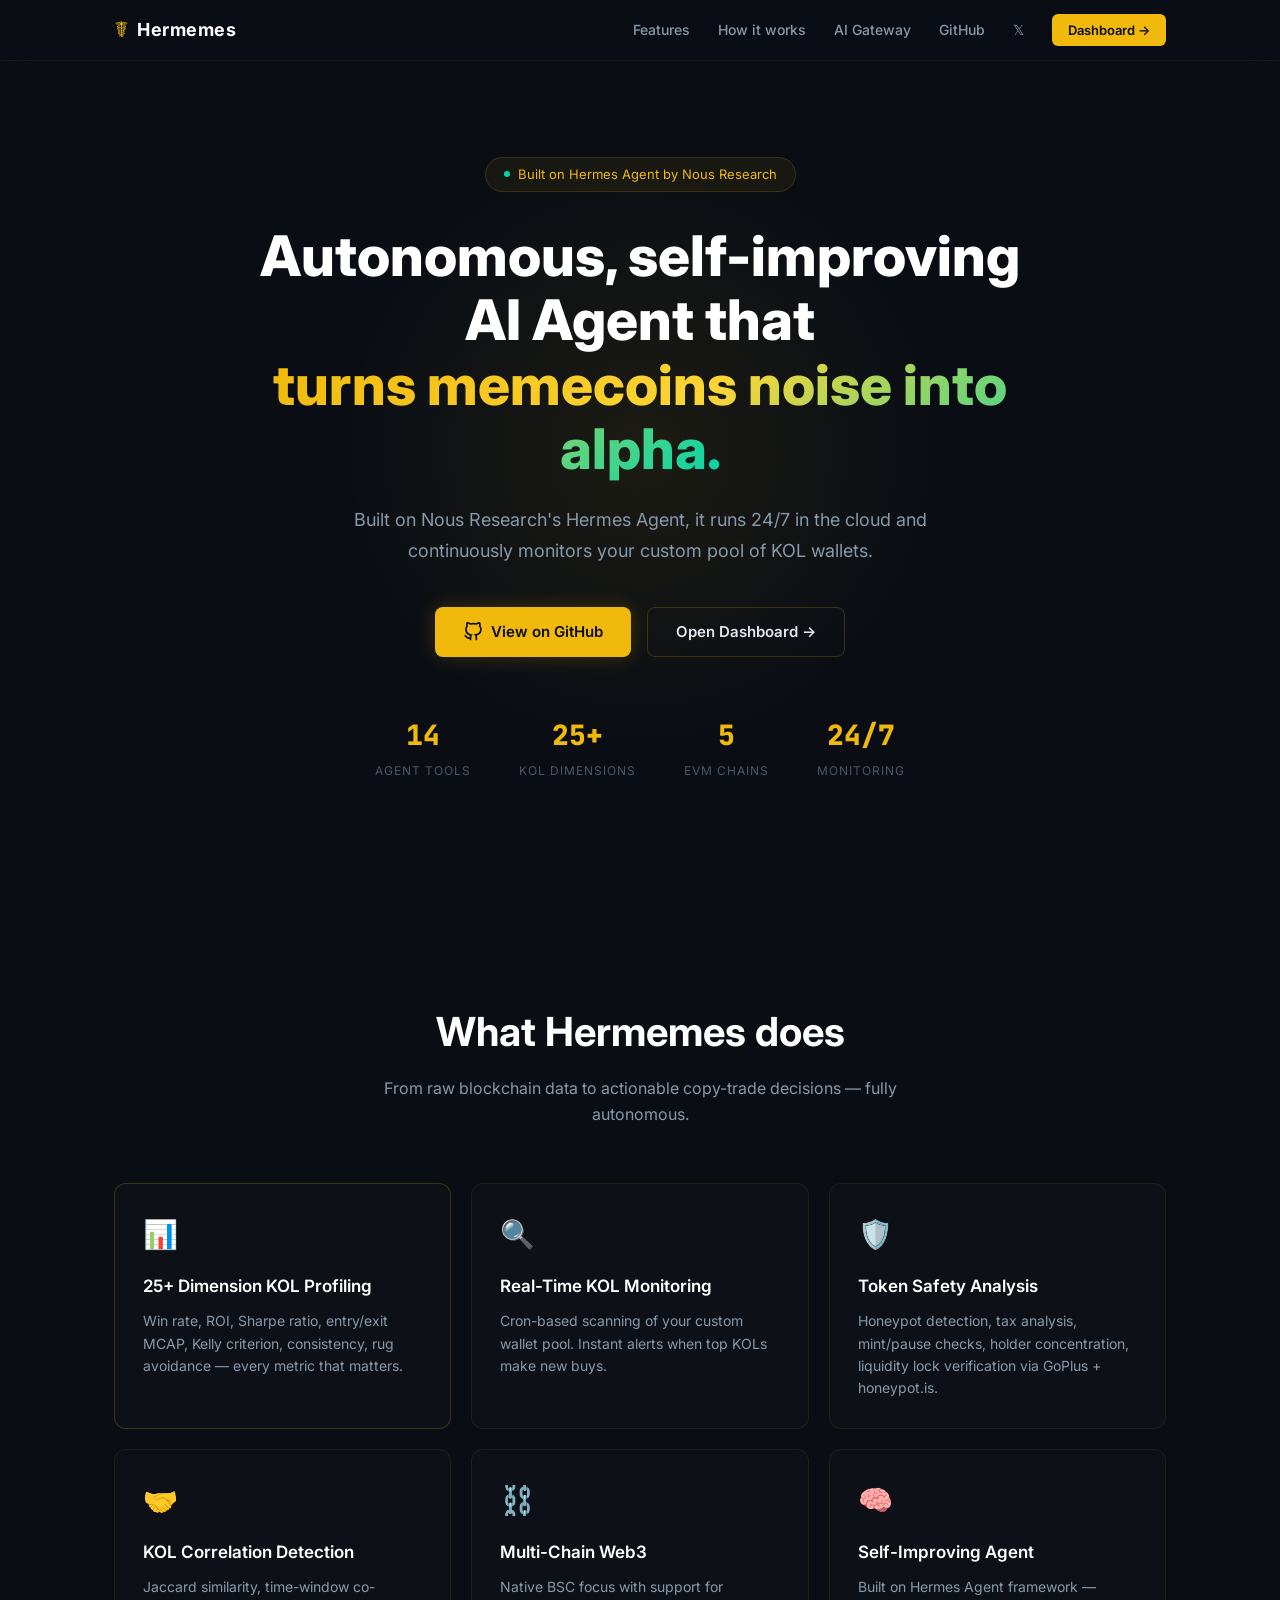
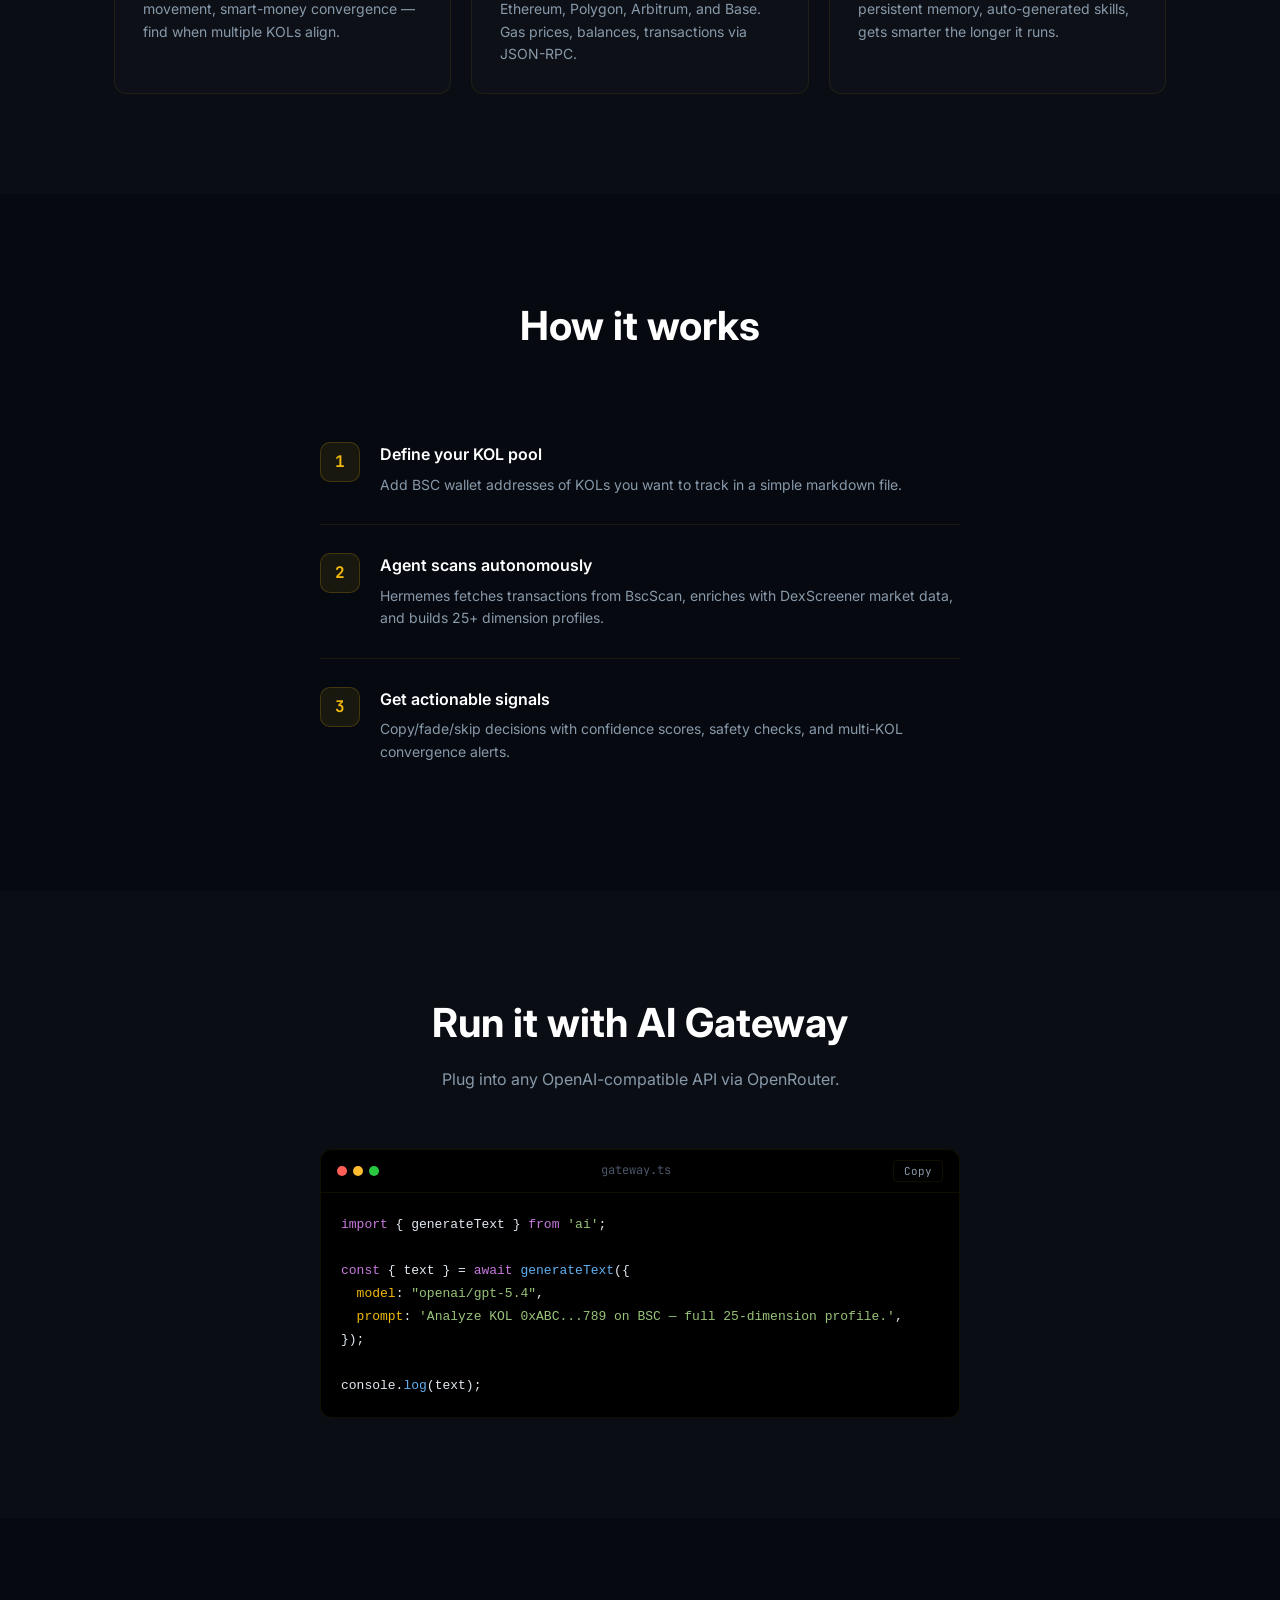
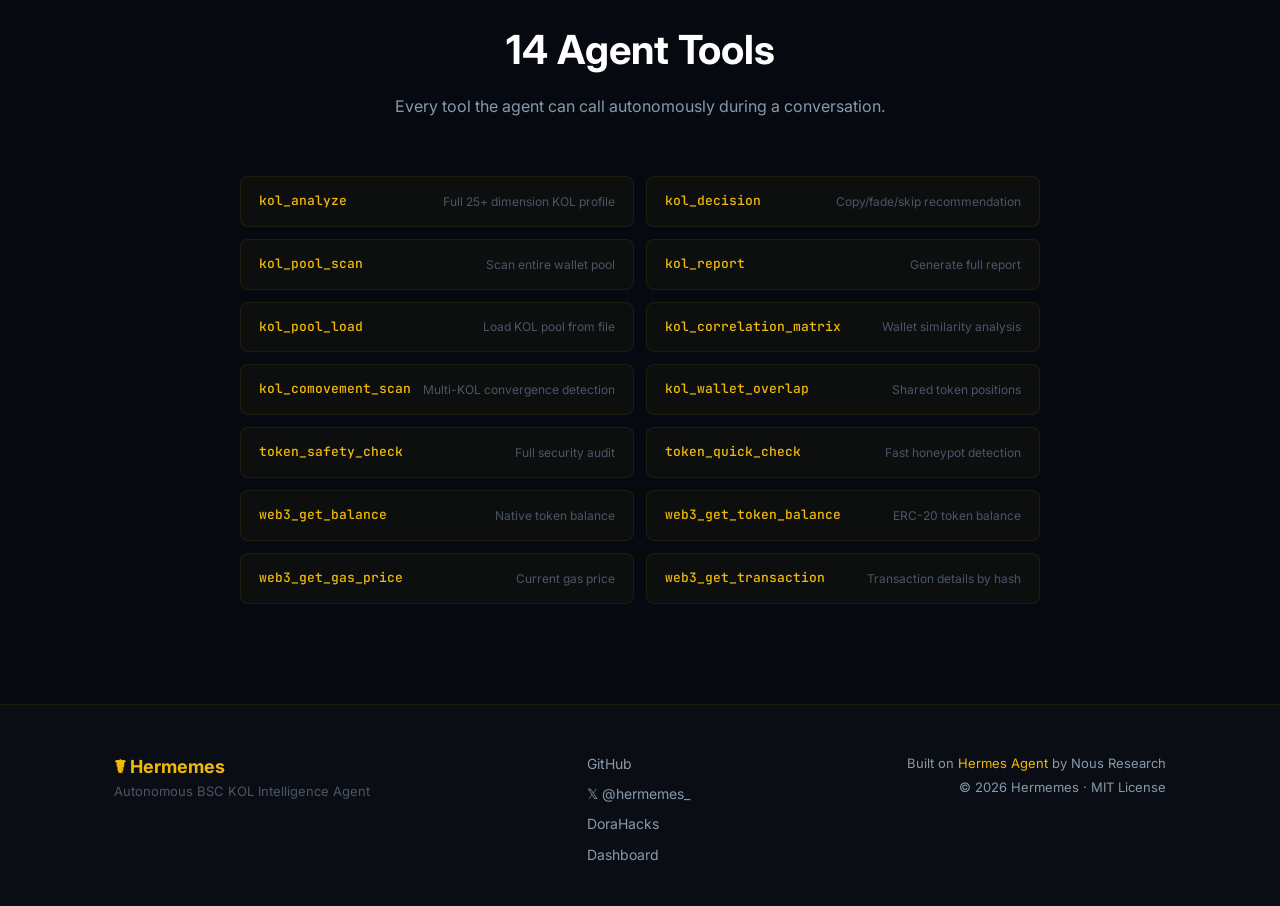
==== commit a225fdbf: "feat: rebuild landing page to match hermemes.xyz - Hero: "Autonomous, self-improving AI Agent that t" ====
--- a/landingpage/index.html
+++ b/landingpage/index.html
@@ -1,819 +1,255 @@
 <!doctype html>
 <html lang="en">
-  <head>
-    <meta charset="UTF-8" />
-    <meta name="viewport" content="width=device-width, initial-scale=1.0" />
-    <title>Hermes Agent — An Agent That Grows With You</title>
-    <meta
-      name="description"
-      content="An open-source agent that grows with you — learns your projects, builds its own skills, and reaches you wherever you are. By Nous Research."
-    />
-    <meta name="theme-color" content="#0A0E1A" />
-
-    <meta property="og:title" content="Hermes Agent — AI Agent Framework" />
-    <meta
-      property="og:description"
-      content="An open-source agent that grows with you. Install it, give it your messaging accounts, and it becomes a persistent personal agent — learning your projects, building its own skills, and reaching you wherever you are."
-    />
-    <meta property="og:type" content="website" />
-    <meta property="og:url" content="https://hermes-agent.nousresearch.com" />
-    <meta
-      property="og:image"
-      content="https://hermes-agent.nousresearch.com/hermes-agent-banner.png"
-    />
-
-    <link rel="preconnect" href="https://fonts.googleapis.com" />
-    <link rel="preconnect" href="https://fonts.gstatic.com" crossorigin />
-    <link
-      href="https://fonts.googleapis.com/css2?family=Inter:wght@300;400;500;600;700&family=JetBrains+Mono:wght@400;500&display=swap"
-      rel="stylesheet"
-    />
-
-    <script
-      src="https://cdnjs.cloudflare.com/ajax/libs/three.js/r128/three.min.js"
-      defer
-    ></script>
-    <link rel="stylesheet" href="style.css" />
-    <link rel="icon" type="image/x-icon" href="favicon.ico" />
-    <link rel="icon" type="image/png" sizes="32x32" href="favicon-32x32.png" />
-    <link rel="icon" type="image/png" sizes="16x16" href="favicon-16x16.png" />
-    <link rel="apple-touch-icon" sizes="180x180" href="apple-touch-icon.png" />
-  </head>
-  <body>
-    <canvas id="noise-overlay"></canvas>
-
-    <div class="ambient-glow glow-1"></div>
-    <div class="ambient-glow glow-2"></div>
-
-    <nav class="nav">
-      <div class="nav-inner">
-        <a href="#" class="nav-logo">
-          <img src="nous-logo.png" alt="Nous Research" class="nav-nous-logo" />
-          <span class="nav-brand"
-            >Hermes Agent <span class="nav-by">by Nous Research</span></span
-          >
+<head>
+  <meta charset="UTF-8"/>
+  <meta name="viewport" content="width=device-width, initial-scale=1.0"/>
+  <title>Hermemes — Autonomous AI Agent that turns memecoin chaos into alpha.</title>
+  <meta name="description" content="Built on Nous Research's Hermes Agent, Hermemes runs 24/7 monitoring KOL wallets on BSC, profiling 25+ dimensions, and delivering copy-trade signals."/>
+  <meta name="theme-color" content="#0a0e14"/>
+  <meta property="og:title" content="Hermemes — BSC KOL Intelligence Agent"/>
+  <meta property="og:description" content="Autonomous, self-improving AI Agent that turns memecoins noise into alpha."/>
+  <meta property="og:type" content="website"/>
+  <meta property="og:url" content="https://hermemes.xyz"/>
+  <link rel="preconnect" href="https://fonts.googleapis.com"/>
+  <link rel="preconnect" href="https://fonts.gstatic.com" crossorigin/>
+  <link href="https://fonts.googleapis.com/css2?family=Inter:wght@300;400;500;600;700;800&family=JetBrains+Mono:wght@400;500;600&display=swap" rel="stylesheet"/>
+  <link rel="stylesheet" href="style.css"/>
+</head>
+<body>
+
+  <!-- Cursor trail -->
+  <div id="cursor-trail"></div>
+
+  <!-- Nav -->
+  <nav class="nav">
+    <div class="nav-inner">
+      <a href="#" class="nav-logo">
+        <span class="nav-logo-icon">☤</span>
+        <span class="nav-brand">Hermemes</span>
+      </a>
+      <div class="nav-links">
+        <a href="#features">Features</a>
+        <a href="#how">How it works</a>
+        <a href="#gateway">AI Gateway</a>
+        <a href="https://github.com/hermemes/hermes-agent" target="_blank" rel="noopener">GitHub</a>
+        <a href="https://x.com/hermemes_" target="_blank" rel="noopener">𝕏</a>
+        <a href="/dashboard/" class="nav-btn">Dashboard →</a>
+      </div>
+      <button class="nav-hamburger" id="nav-hamburger" aria-label="Menu">
+        <span></span><span></span><span></span>
+      </button>
+    </div>
+    <div class="nav-mobile" id="nav-mobile">
+      <a href="#features">Features</a>
+      <a href="#how">How it works</a>
+      <a href="#gateway">AI Gateway</a>
+      <a href="https://github.com/hermemes/hermes-agent" target="_blank">GitHub</a>
+      <a href="https://x.com/hermemes_" target="_blank">𝕏</a>
+      <a href="/dashboard/">Dashboard</a>
+    </div>
+  </nav>
+
+  <!-- Hero -->
+  <section class="hero">
+    <div class="hero-glow"></div>
+    <div class="hero-content">
+      <div class="hero-badge">
+        <span class="badge-dot"></span>
+        Built on Hermes Agent by Nous Research
+      </div>
+
+      <h1 class="hero-title">
+        Autonomous, self-improving AI Agent that<br/>
+        <span class="hero-gradient">turns memecoins noise into alpha.</span>
+      </h1>
+
+      <p class="hero-subtitle">
+        Built on Nous Research's Hermes Agent, it runs 24/7 in the cloud and<br/>
+        continuously monitors your custom pool of KOL wallets.
+      </p>
+
+      <div class="hero-cta">
+        <a href="https://github.com/hermemes/hermes-agent" class="btn btn-primary" target="_blank">
+          <svg width="20" height="20" viewBox="0 0 24 24" fill="none" stroke="currentColor" stroke-width="2"><path d="M9 19c-5 1.5-5-2.5-7-3m14 6v-3.87a3.37 3.37 0 0 0-.94-2.61c3.14-.35 6.44-1.54 6.44-7A5.44 5.44 0 0 0 20 4.77 5.07 5.07 0 0 0 19.91 1S18.73.65 16 2.48a13.38 13.38 0 0 0-7 0C6.27.65 5.09 1 5.09 1A5.07 5.07 0 0 0 5 4.77a5.44 5.44 0 0 0-1.5 3.78c0 5.42 3.3 6.61 6.44 7A3.37 3.37 0 0 0 9 18.13V22"/></svg>
+          View on GitHub
         </a>
-        <div class="nav-links">
-          <a href="#install">Install</a>
-          <a href="#features">Features</a>
-          <a href="#web3">Web3</a>
-          <a href="/docs/">Docs</a>
-          <a
-            href="https://github.com/NousResearch/hermes-agent"
-            target="_blank"
-            rel="noopener"
-            >GitHub</a
-          >
-          <a
-            href="https://discord.gg/NousResearch"
-            target="_blank"
-            rel="noopener"
-            >Discord</a
-          >
-        </div>
-        <button
-          class="nav-hamburger"
-          id="nav-hamburger"
-          onclick="toggleMobileNav()"
-          aria-label="Toggle menu"
-        >
-          <span class="hamburger-bar"></span>
-          <span class="hamburger-bar"></span>
-          <span class="hamburger-bar"></span>
-        </button>
-        <div class="nav-mobile" id="nav-mobile">
-          <a href="#install" onclick="toggleMobileNav()">Install</a>
-          <a href="#features" onclick="toggleMobileNav()">Features</a>
-          <a href="/docs/">Docs</a>
-          <a
-            href="https://github.com/NousResearch/hermes-agent"
-            target="_blank"
-            rel="noopener"
-            >GitHub</a
-          >
-          <a
-            href="https://discord.gg/NousResearch"
-            target="_blank"
-            rel="noopener"
-            >Discord</a
-          >
-        </div>
-      </div>
-    </nav>
-
-    <section class="hero">
-      <div class="hero-content">
-        <div class="hero-badge">
-          <span class="badge-dot"></span>
-          Open Source &bull; MIT License
-        </div>
-
-        <!-- prettier-ignore -->
-        <pre class="hero-ascii" aria-hidden="true" style="font-family: monospace; line-height: 1.1">
-██╗  ██╗███████╗██████╗ ███╗   ███╗███████╗███████╗     █████╗  ██████╗ ███████╗███╗   ██╗████████╗
-██║  ██║██╔════╝██╔══██╗████╗ ████║██╔════╝██╔════╝    ██╔══██╗██╔════╝ ██╔════╝████╗  ██║╚══██╔══╝
-███████║█████╗  ██████╔╝██╔████╔██║█████╗  ███████╗    ███████║██║  ███╗█████╗  ██╔██╗ ██║   ██║   
-██╔══██║██╔══╝  ██╔══██╗██║╚██╔╝██║██╔══╝  ╚════██║    ██╔══██║██║   ██║██╔══╝  ██║╚██╗██║   ██║   
-██║  ██║███████╗██║  ██║██║ ╚═╝ ██║███████╗███████║    ██║  ██║╚██████╔╝███████╗██║ ╚████║   ██║   
-╚═╝  ╚═╝╚══════╝╚═╝  ╚═╝╚═╝     ╚═╝╚══════╝╚══════╝    ╚═╝  ╚═╝ ╚═════╝ ╚══════╝╚═╝  ╚═══╝   ╚═╝   
-</pre>
-
-        <h1 class="hero-title">
-          An agent that<br />
-          <span class="hero-gradient">grows with you.</span>
-        </h1>
-
-        <p class="hero-subtitle">
-          It's not a coding copilot tethered to an IDE or a chatbot wrapper
-          around a single API. It's an <strong>autonomous agent</strong> that
-          lives on your server, remembers what it learns, and gets more capable
-          the longer it runs.
-        </p>
-
-        <div class="hero-install">
-          <div class="install-widget">
-            <div class="install-widget-header">
-              <div class="install-dots">
-                <span class="dot dot-red"></span>
-                <span class="dot dot-yellow"></span>
-                <span class="dot dot-green"></span>
-              </div>
-              <div class="install-tabs">
-                <button
-                  class="install-tab active"
-                  data-platform="linux"
-                  onclick="switchPlatform('linux')"
-                >
-                  Linux / macOS / WSL
-                </button>
-              </div>
-            </div>
-            <div class="install-widget-body">
-              <span class="install-prompt" id="install-prompt">$</span>
-              <code id="install-command"
-                >curl -fsSL
-                https://raw.githubusercontent.com/NousResearch/hermes-agent/main/scripts/install.sh
-                | bash</code
-              >
-              <button
-                class="copy-btn"
-                onclick="copyInstall()"
-                title="Copy to clipboard"
-              >
-                <svg
-                  width="16"
-                  height="16"
-                  viewBox="0 0 24 24"
-                  fill="none"
-                  stroke="currentColor"
-                  stroke-width="2"
-                  stroke-linecap="round"
-                  stroke-linejoin="round"
-                >
-                  <rect x="9" y="9" width="13" height="13" rx="2" ry="2" />
-                  <path
-                    d="M5 15H4a2 2 0 0 1-2-2V4a2 2 0 0 1 2-2h9a2 2 0 0 1 2 2v1"
-                  />
-                </svg>
-                <span class="copy-text">Copy</span>
-              </button>
-            </div>
-          </div>
-          <p class="install-note" id="install-note">
-            Works on Linux, macOS & WSL2 · No prerequisites · Installs
-            everything automatically
-          </p>
-        </div>
-
-        <div class="hero-links">
-          <a
-            href="https://portal.nousresearch.com"
-            class="btn btn-primary"
-            target="_blank"
-            rel="noopener"
-          >
-            <svg
-              width="20"
-              height="20"
-              viewBox="0 0 24 24"
-              fill="none"
-              stroke="currentColor"
-              stroke-width="2"
-              stroke-linecap="round"
-              stroke-linejoin="round"
-            >
-              <path d="M15 3h4a2 2 0 0 1 2 2v14a2 2 0 0 1-2 2h-4" />
-              <polyline points="10 17 15 12 10 7" />
-              <line x1="15" y1="12" x2="3" y2="12" />
-            </svg>
-            Sign Up on Nous Portal
-          </a>
-        </div>
-      </div>
-    </section>
-
-    <section class="section section-install" id="install">
-      <div class="container">
-        <div class="section-header">
-          <h2>Get started in 60 seconds</h2>
-        </div>
-
-        <div class="install-steps">
-          <div class="install-step">
-            <div class="step-number">1</div>
-            <div class="step-content">
-              <h4>Install</h4>
-              <div class="code-block">
-                <div class="code-header">
-                  <div class="code-tabs">
-                    <button
-                      class="code-tab active"
-                      data-platform="linux"
-                      onclick="switchStepPlatform('linux')"
-                    >
-                      Linux / macOS / WSL
-                    </button>
-                  </div>
-                  <button
-                    class="copy-btn"
-                    id="step1-copy"
-                    onclick="copyText(this)"
-                    data-text="curl -fsSL https://raw.githubusercontent.com/NousResearch/hermes-agent/main/scripts/install.sh | bash"
-                  >
-                    Copy
-                  </button>
-                </div>
-                <pre><code id="step1-command">curl -fsSL https://raw.githubusercontent.com/NousResearch/hermes-agent/main/scripts/install.sh | bash</code></pre>
-              </div>
-              <p class="step-note" id="step1-note">
-                Installs uv, Python 3.11, clones the repo, sets up everything.
-                No sudo needed.
-              </p>
-            </div>
-          </div>
-
-          <div class="install-step">
-            <div class="step-number">2</div>
-            <div class="step-content">
-              <h4>Configure</h4>
-              <div class="code-block">
-                <div class="code-header">
-                  <span>bash</span>
-                  <button
-                    class="copy-btn"
-                    onclick="copyText(this)"
-                    data-text="hermes setup"
-                  >
-                    Copy
-                  </button>
-                </div>
-                <pre><code><span class="code-comment"># Interactive setup wizard</span>
-hermes setup
-
-<span class="code-comment"># Or choose your model</span>
-hermes model</code></pre>
-              </div>
-              <p class="step-note">
-                Connect to Nous Portal (OAuth), OpenRouter (API key), or your
-                own endpoint.
-              </p>
-            </div>
-          </div>
-
-          <div class="install-step">
-            <div class="step-number">3</div>
-            <div class="step-content">
-              <h4>Start chatting</h4>
-              <div class="code-block">
-                <div class="code-header">
-                  <span>bash</span>
-                  <button
-                    class="copy-btn"
-                    onclick="copyText(this)"
-                    data-text="hermes"
-                  >
-                    Copy
-                  </button>
-                </div>
-                <pre><code>hermes</code></pre>
-              </div>
-              <p class="step-note">
-                That's it. Full interactive CLI with tools, memory, and skills.
-              </p>
-            </div>
-          </div>
-
-          <div class="install-step">
-            <div class="step-number">4</div>
-            <div class="step-content">
-              <h4>
-                Go multi-platform <span class="step-optional">(optional)</span>
-              </h4>
-              <div class="code-block">
-                <div class="code-header">
-                  <span>bash</span>
-                  <button
-                    class="copy-btn"
-                    onclick="copyText(this)"
-                    data-text="hermes gateway setup"
-                  >
-                    Copy
-                  </button>
-                </div>
-                <pre><code><span class="code-comment"># Interactive gateway setup wizard</span>
-hermes gateway setup
-
-<span class="code-comment"># Start the messaging gateway</span>
-hermes gateway
-
-<span class="code-comment"># Install as a system service</span>
-hermes gateway install</code></pre>
-              </div>
-              <p class="step-note">
-                Walk through connecting Telegram, Discord, Slack, or WhatsApp.
-                Runs as a systemd service.
-              </p>
-            </div>
-          </div>
-
-          <div class="install-step">
-            <div class="step-number">5</div>
-            <div class="step-content">
-              <h4>Keep it up to date</h4>
-              <div class="code-block">
-                <div class="code-header">
-                  <span>bash</span>
-                  <button
-                    class="copy-btn"
-                    onclick="copyText(this)"
-                    data-text="hermes update"
-                  >
-                    Copy
-                  </button>
-                </div>
-                <pre><code>hermes update</code></pre>
-              </div>
-              <p class="step-note">
-                Pulls the latest changes and reinstalls dependencies. Run
-                anytime to get new features and fixes.
-              </p>
-            </div>
-          </div>
-        </div>
-
-        <div class="install-windows">
-          <p>
-            Native Windows support is extremely experimental and unsupported.
-            Please install
-            <a
-              href="https://learn.microsoft.com/en-us/windows/wsl/install"
-              target="_blank"
-              rel="noopener"
-              >WSL2</a
-            >
-            and run Hermes Agent from there.
-          </p>
-        </div>
-      </div>
-    </section>
-
-    <!-- Terminal Demo -->
-    <section class="section section-demo" id="demo">
-      <div class="container">
-        <div class="section-header">
-          <h2>See it in action</h2>
-        </div>
-
-        <div class="terminal-window">
-          <div class="terminal-header">
-            <div class="terminal-dots">
-              <span class="dot dot-red"></span>
-              <span class="dot dot-yellow"></span>
-              <span class="dot dot-green"></span>
-            </div>
-            <span class="terminal-title">hermes</span>
-          </div>
-          <div class="terminal-body" id="terminal-demo"></div>
-        </div>
-      </div>
-    </section>
-
-    <!-- Features + Specs -->
-    <section class="section" id="features">
-      <div class="container">
-        <div class="section-header">
-          <h2>Features</h2>
-        </div>
-
-        <div class="features-grid">
-          <div class="feature-card">
-            <div class="feature-header">
-              <div class="feature-icon">
-                <svg
-                  width="20"
-                  height="20"
-                  viewBox="0 0 24 24"
-                  fill="none"
-                  stroke="currentColor"
-                  stroke-width="1.5"
-                  stroke-linecap="round"
-                  stroke-linejoin="round"
-                >
-                  <path
-                    d="M21 15a2 2 0 0 1-2 2H7l-4 4V5a2 2 0 0 1 2-2h14a2 2 0 0 1 2 2z"
-                  />
-                </svg>
-              </div>
-              <h3>Lives Where You Do</h3>
-            </div>
-            <p>
-              Telegram, Discord, Slack, WhatsApp, and CLI from a single gateway
-              — start on one, pick up on another.
-            </p>
-          </div>
-
-          <div class="feature-card">
-            <div class="feature-header">
-              <div class="feature-icon">
-                <svg
-                  width="20"
-                  height="20"
-                  viewBox="0 0 24 24"
-                  fill="none"
-                  stroke="currentColor"
-                  stroke-width="1.5"
-                  stroke-linecap="round"
-                  stroke-linejoin="round"
-                >
-                  <polyline points="22 7 13.5 15.5 8.5 10.5 2 17" />
-                  <polyline points="16 7 22 7 22 13" />
-                </svg>
-              </div>
-              <h3>Grows the Longer It Runs</h3>
-            </div>
-            <p>
-              Persistent memory and auto-generated skills — it learns your
-              projects and never forgets how it solved a problem.
-            </p>
-          </div>
-
-          <div class="feature-card">
-            <div class="feature-header">
-              <div class="feature-icon">
-                <svg
-                  width="20"
-                  height="20"
-                  viewBox="0 0 24 24"
-                  fill="none"
-                  stroke="currentColor"
-                  stroke-width="1.5"
-                  stroke-linecap="round"
-                  stroke-linejoin="round"
-                >
-                  <circle cx="12" cy="12" r="10" />
-                  <polyline points="12 6 12 12 16 14" />
-                </svg>
-              </div>
-              <h3>Scheduled Automations</h3>
-            </div>
-            <p>
-              Natural language cron scheduling for reports, backups, and
-              briefings — running unattended through the gateway.
-            </p>
-          </div>
-
-          <div class="feature-card">
-            <div class="feature-header">
-              <div class="feature-icon">
-                <svg
-                  width="20"
-                  height="20"
-                  viewBox="0 0 24 24"
-                  fill="none"
-                  stroke="currentColor"
-                  stroke-width="1.5"
-                  stroke-linecap="round"
-                  stroke-linejoin="round"
-                >
-                  <circle cx="18" cy="18" r="3" />
-                  <circle cx="6" cy="6" r="3" />
-                  <path d="M6 21V9a9 9 0 0 0 9 9" />
-                  <path d="M18 3v12a9 9 0 0 1-9-9" />
-                </svg>
-              </div>
-              <h3>Delegates & Parallelizes</h3>
-            </div>
-            <p>
-              Isolated subagents with their own conversations, terminals, and
-              Python RPC scripts for zero-context-cost pipelines.
-            </p>
-          </div>
-
-          <div class="feature-card">
-            <div class="feature-header">
-              <div class="feature-icon">
-                <svg
-                  width="20"
-                  height="20"
-                  viewBox="0 0 24 24"
-                  fill="none"
-                  stroke="currentColor"
-                  stroke-width="1.5"
-                  stroke-linecap="round"
-                  stroke-linejoin="round"
-                >
-                  <rect x="3" y="11" width="18" height="11" rx="2" ry="2" />
-                  <path d="M7 11V7a5 5 0 0 1 10 0v4" />
-                </svg>
-              </div>
-              <h3>Real Sandboxing</h3>
-            </div>
-            <p>
-              Five backends — local, Docker, SSH, Singularity, Modal — with
-              container hardening and namespace isolation.
-            </p>
-          </div>
-
-          <div class="feature-card">
-            <div class="feature-header">
-              <div class="feature-icon">
-                <svg
-                  width="20"
-                  height="20"
-                  viewBox="0 0 24 24"
-                  fill="none"
-                  stroke="currentColor"
-                  stroke-width="1.5"
-                  stroke-linecap="round"
-                  stroke-linejoin="round"
-                >
-                  <circle cx="12" cy="12" r="10" />
-                  <line x1="2" y1="12" x2="22" y2="12" />
-                  <path
-                    d="M12 2a15.3 15.3 0 0 1 4 10 15.3 15.3 0 0 1-4 10 15.3 15.3 0 0 1-4-10 15.3 15.3 0 0 1 4-10z"
-                  />
-                </svg>
-              </div>
-              <h3>Full Web & Browser Control</h3>
-            </div>
-            <p>
-              Web search, browser automation, vision, image generation,
-              text-to-speech, and multi-model reasoning.
-            </p>
-          </div>
-        </div>
-
-        <div class="features-more">
-          <button class="more-toggle" onclick="toggleSpecs()" id="specs-toggle">
-            <span class="toggle-label">More details</span>
-            <svg
-              class="more-chevron"
-              width="16"
-              height="16"
-              viewBox="0 0 24 24"
-              fill="none"
-              stroke="currentColor"
-              stroke-width="2"
-              stroke-linecap="round"
-              stroke-linejoin="round"
-            >
-              <polyline points="6 9 12 15 18 9" />
-            </svg>
-          </button>
-        </div>
-
-        <div class="specs-wrapper" id="specs-wrapper">
-          <div class="specs-list">
-            <div class="spec-row">
-              <h3 class="spec-label">Tools</h3>
-              <p class="spec-value">
-                40+ built-in — web search, terminal, file system, browser
-                automation, vision, image generation, text-to-speech, code
-                execution, subagent delegation, memory, task planning, cron
-                scheduling, multi-model reasoning, and more.
-              </p>
-            </div>
-
-            <div class="spec-row">
-              <h3 class="spec-label">Platforms</h3>
-              <p class="spec-value">
-                Telegram, Discord, Slack, WhatsApp, Signal, Email, and CLI — all
-                from a single gateway. Connect to
-                <a
-                  href="https://portal.nousresearch.com"
-                  target="_blank"
-                  rel="noopener"
-                  >Nous Portal</a
-                >, OpenRouter, or any OpenAI-compatible API.
-              </p>
-            </div>
-
-            <div class="spec-row">
-              <h3 class="spec-label">Environments</h3>
-              <p class="spec-value">
-                Run locally, in Docker, over SSH, on Modal, Daytona, or
-                Singularity. Container hardening with read-only root, dropped
-                capabilities, and namespace isolation.
-              </p>
-            </div>
-
-            <div class="spec-row">
-              <h3 class="spec-label">Skills</h3>
-              <p class="spec-value">
-                40+ bundled skills covering MLOps, GitHub workflows, research,
-                and more. The agent creates new skills on the fly and shares
-                them via the open
-                <a href="https://agentskills.io" target="_blank" rel="noopener"
-                  >agentskills.io</a
-                >
-                format. Install community skills from
-                <a href="https://clawhub.ai" target="_blank" rel="noopener"
-                  >ClawHub</a
-                >,
-                <a href="https://lobehub.com" target="_blank" rel="noopener"
-                  >LobeHub</a
-                >, and GitHub.
-              </p>
-            </div>
-
-            <div class="spec-row">
-              <h3 class="spec-label">Research</h3>
-              <p class="spec-value">
-                Batch trajectory generation with parallel workers and
-                checkpointing. Atropos integration for RL training. Export to
-                ShareGPT for fine-tuning with trajectory compression.
-              </p>
-            </div>
-          </div>
-        </div>
-      </div>
-    </section>
-
-    <!-- Web3 / Binance Connect Section -->
-    <section class="section section-web3" id="web3">
-      <div class="container">
-        <div class="section-header">
-          <h2>Web3 Ready</h2>
-          <p class="section-subtitle">
-            Connect your wallet and let Hermemes Agent query on-chain data — balances,
-            transactions, gas prices — across Ethereum, BSC, Polygon, Arbitrum, and Base.
-          </p>
-        </div>
-
-        <div class="web3-grid">
-          <!-- Connect Wallet Card -->
-          <div class="web3-connect-card">
-            <div class="web3-card-header">
-              <div class="web3-icon">
-                <svg width="24" height="24" viewBox="0 0 24 24" fill="none" stroke="currentColor" stroke-width="1.5" stroke-linecap="round" stroke-linejoin="round">
-                  <rect x="2" y="5" width="20" height="14" rx="2"/>
-                  <path d="M2 10h20"/>
-                </svg>
-              </div>
-              <h3>Connect Wallet</h3>
-            </div>
-            <p class="web3-card-desc">
-              Uses the <strong>EIP-6963</strong> standard — auto-detects Binance Web3 Wallet,
-              MetaMask, and any injected provider. No proprietary SDK needed.
-            </p>
-
-            <div class="web3-wallet-status" id="wallet-status">
-              <div class="wallet-disconnected" id="wallet-disconnected">
-                <button class="btn-connect-wallet" id="btn-connect" onclick="connectWallet()">
-                  <svg width="18" height="18" viewBox="0 0 24 24" fill="none" stroke="currentColor" stroke-width="2" stroke-linecap="round" stroke-linejoin="round">
-                    <path d="M10 13a5 5 0 0 0 7.54.54l3-3a5 5 0 0 0-7.07-7.07l-1.72 1.71"/>
-                    <path d="M14 11a5 5 0 0 0-7.54-.54l-3 3a5 5 0 0 0 7.07 7.07l1.71-1.71"/>
-                  </svg>
-                  Connect Wallet
-                </button>
-                <p class="wallet-hint">Supports Binance Web3 Wallet, MetaMask &amp; all EIP-6963 wallets</p>
-              </div>
-
-              <div class="wallet-connected" id="wallet-connected" style="display:none">
-                <div class="wallet-info-row">
-                  <span class="wallet-dot-live"></span>
-                  <span class="wallet-address" id="wallet-address">—</span>
-                  <span class="wallet-network" id="wallet-network">—</span>
-                </div>
-                <div class="wallet-balance-row">
-                  <span class="wallet-balance-label">Balance</span>
-                  <span class="wallet-balance-value" id="wallet-balance">—</span>
-                </div>
-                <button class="btn-disconnect" onclick="disconnectWallet()">Disconnect</button>
-              </div>
-            </div>
-          </div>
-
-          <!-- Capabilities Card -->
-          <div class="web3-caps-card">
-            <div class="web3-card-header">
-              <div class="web3-icon">
-                <svg width="24" height="24" viewBox="0 0 24 24" fill="none" stroke="currentColor" stroke-width="1.5" stroke-linecap="round" stroke-linejoin="round">
-                  <circle cx="12" cy="12" r="10"/>
-                  <path d="M12 6v6l4 2"/>
-                </svg>
-              </div>
-              <h3>Agent Web3 Tools</h3>
-            </div>
-            <p class="web3-card-desc">
-              Hermemes can call these tools autonomously during any conversation:
-            </p>
-            <ul class="web3-tool-list">
-              <li>
-                <span class="tool-emoji">💰</span>
-                <div>
-                  <strong>web3_get_balance</strong>
-                  <span>Native token balance (ETH, BNB, MATIC…)</span>
-                </div>
-              </li>
-              <li>
-                <span class="tool-emoji">🪙</span>
-                <div>
-                  <strong>web3_get_token_balance</strong>
-                  <span>ERC-20 balance — reads symbol &amp; decimals automatically</span>
-                </div>
-              </li>
-              <li>
-                <span class="tool-emoji">⛽</span>
-                <div>
-                  <strong>web3_get_gas_price</strong>
-                  <span>Current gas price &amp; base fee</span>
-                </div>
-              </li>
-              <li>
-                <span class="tool-emoji">🔍</span>
-                <div>
-                  <strong>web3_get_transaction</strong>
-                  <span>Transaction status, value, fee by hash</span>
-                </div>
-              </li>
-            </ul>
-          </div>
-
-          <!-- Supported Networks Card -->
-          <div class="web3-networks-card">
-            <div class="web3-card-header">
-              <div class="web3-icon">
-                <svg width="24" height="24" viewBox="0 0 24 24" fill="none" stroke="currentColor" stroke-width="1.5" stroke-linecap="round" stroke-linejoin="round">
-                  <circle cx="12" cy="12" r="10"/>
-                  <line x1="2" y1="12" x2="22" y2="12"/>
-                  <path d="M12 2a15.3 15.3 0 0 1 4 10 15.3 15.3 0 0 1-4 10 15.3 15.3 0 0 1-4-10 15.3 15.3 0 0 1 4-10z"/>
-                </svg>
-              </div>
-              <h3>Supported Networks</h3>
-            </div>
-            <div class="network-list">
-              <div class="network-item">
-                <span class="network-dot" style="background:#627EEA"></span>
-                <span class="network-name">Ethereum</span>
-                <span class="network-symbol">ETH</span>
-              </div>
-              <div class="network-item">
-                <span class="network-dot" style="background:#F0B90B"></span>
-                <span class="network-name">BNB Smart Chain</span>
-                <span class="network-symbol">BNB</span>
-              </div>
-              <div class="network-item">
-                <span class="network-dot" style="background:#8247E5"></span>
-                <span class="network-name">Polygon</span>
-                <span class="network-symbol">MATIC</span>
-              </div>
-              <div class="network-item">
-                <span class="network-dot" style="background:#28A0F0"></span>
-                <span class="network-name">Arbitrum One</span>
-                <span class="network-symbol">ETH</span>
-              </div>
-              <div class="network-item">
-                <span class="network-dot" style="background:#0052FF"></span>
-                <span class="network-name">Base</span>
-                <span class="network-symbol">ETH</span>
-              </div>
-            </div>
-            <p class="web3-provider-note">
-              Powered by
-              <a href="https://developers.binance.com/docs/binance-w3w/evm-compatible-provider" target="_blank" rel="noopener">
-                Binance Web3 Connect EVM Provider
-              </a>
-              &amp; WalletConnect v2 — no proprietary SDK needed.
-            </p>
-          </div>
-        </div>
-      </div>
-    </section>
-
-    <footer class="footer">
-      <div class="container">
-        <p class="footer-copy">
-          Built by
-          <a href="https://nousresearch.com" target="_blank" rel="noopener"
-            >Nous Research</a
-          >
-          &middot; MIT License &middot; 2026
-        </p>
-      </div>
-    </footer>
-
-    <script src="https://cdnjs.cloudflare.com/ajax/libs/ethers/6.13.4/ethers.umd.min.js"></script>
-    <script src="script.js"></script>
-  </body>
+        <a href="/dashboard/" class="btn btn-outline">
+          Open Dashboard →
+        </a>
+      </div>
+
+      <div class="hero-stats">
+        <div class="hero-stat">
+          <span class="stat-num">14</span>
+          <span class="stat-label">Agent Tools</span>
+        </div>
+        <div class="hero-stat">
+          <span class="stat-num">25+</span>
+          <span class="stat-label">KOL Dimensions</span>
+        </div>
+        <div class="hero-stat">
+          <span class="stat-num">5</span>
+          <span class="stat-label">EVM Chains</span>
+        </div>
+        <div class="hero-stat">
+          <span class="stat-num">24/7</span>
+          <span class="stat-label">Monitoring</span>
+        </div>
+      </div>
+    </div>
+  </section>
+
+  <!-- Features -->
+  <section class="section" id="features">
+    <div class="container">
+      <div class="section-header">
+        <h2>What Hermemes does</h2>
+        <p class="section-sub">From raw blockchain data to actionable copy-trade decisions — fully autonomous.</p>
+      </div>
+
+      <div class="features-grid">
+        <div class="feature-card feature-highlight">
+          <div class="feature-icon">📊</div>
+          <h3>25+ Dimension KOL Profiling</h3>
+          <p>Win rate, ROI, Sharpe ratio, entry/exit MCAP, Kelly criterion, consistency, rug avoidance — every metric that matters.</p>
+        </div>
+        <div class="feature-card">
+          <div class="feature-icon">🔍</div>
+          <h3>Real-Time KOL Monitoring</h3>
+          <p>Cron-based scanning of your custom wallet pool. Instant alerts when top KOLs make new buys.</p>
+        </div>
+        <div class="feature-card">
+          <div class="feature-icon">🛡️</div>
+          <h3>Token Safety Analysis</h3>
+          <p>Honeypot detection, tax analysis, mint/pause checks, holder concentration, liquidity lock verification via GoPlus + honeypot.is.</p>
+        </div>
+        <div class="feature-card">
+          <div class="feature-icon">🤝</div>
+          <h3>KOL Correlation Detection</h3>
+          <p>Jaccard similarity, time-window co-movement, smart-money convergence — find when multiple KOLs align.</p>
+        </div>
+        <div class="feature-card">
+          <div class="feature-icon">⛓️</div>
+          <h3>Multi-Chain Web3</h3>
+          <p>Native BSC focus with support for Ethereum, Polygon, Arbitrum, and Base. Gas prices, balances, transactions via JSON-RPC.</p>
+        </div>
+        <div class="feature-card">
+          <div class="feature-icon">🧠</div>
+          <h3>Self-Improving Agent</h3>
+          <p>Built on Hermes Agent framework — persistent memory, auto-generated skills, gets smarter the longer it runs.</p>
+        </div>
+      </div>
+    </div>
+  </section>
+
+  <!-- How it works -->
+  <section class="section section-dark" id="how">
+    <div class="container">
+      <div class="section-header">
+        <h2>How it works</h2>
+      </div>
+
+      <div class="steps">
+        <div class="step">
+          <div class="step-num">1</div>
+          <div class="step-body">
+            <h4>Define your KOL pool</h4>
+            <p>Add BSC wallet addresses of KOLs you want to track in a simple markdown file.</p>
+          </div>
+        </div>
+        <div class="step">
+          <div class="step-num">2</div>
+          <div class="step-body">
+            <h4>Agent scans autonomously</h4>
+            <p>Hermemes fetches transactions from BscScan, enriches with DexScreener market data, and builds 25+ dimension profiles.</p>
+          </div>
+        </div>
+        <div class="step">
+          <div class="step-num">3</div>
+          <div class="step-body">
+            <h4>Get actionable signals</h4>
+            <p>Copy/fade/skip decisions with confidence scores, safety checks, and multi-KOL convergence alerts.</p>
+          </div>
+        </div>
+      </div>
+    </div>
+  </section>
+
+  <!-- AI Gateway Code Example -->
+  <section class="section" id="gateway">
+    <div class="container">
+      <div class="section-header">
+        <h2>Run it with AI Gateway</h2>
+        <p class="section-sub">Plug into any OpenAI-compatible API via OpenRouter.</p>
+      </div>
+
+      <div class="code-window">
+        <div class="code-header">
+          <div class="code-dots">
+            <span class="dot-r"></span><span class="dot-y"></span><span class="dot-g"></span>
+          </div>
+          <span class="code-filename">gateway.ts</span>
+          <button class="code-copy" onclick="copyCode()">Copy</button>
+        </div>
+        <pre class="code-body"><code><span class="ck">import</span> { generateText } <span class="ck">from</span> <span class="cs">'ai'</span>;
+
+<span class="ck">const</span> { text } = <span class="ck">await</span> <span class="cf">generateText</span>({
+  <span class="cp">model</span>: <span class="cs">"openai/gpt-5.4"</span>,
+  <span class="cp">prompt</span>: <span class="cs">'Analyze KOL 0xABC...789 on BSC — full 25-dimension profile.'</span>,
+});
+
+console.<span class="cf">log</span>(text);</code></pre>
+      </div>
+    </div>
+  </section>
+
+  <!-- Tools Grid -->
+  <section class="section section-dark" id="tools">
+    <div class="container">
+      <div class="section-header">
+        <h2>14 Agent Tools</h2>
+        <p class="section-sub">Every tool the agent can call autonomously during a conversation.</p>
+      </div>
+
+      <div class="tools-grid">
+        <div class="tool-item"><span class="tool-name">kol_analyze</span><span class="tool-desc">Full 25+ dimension KOL profile</span></div>
+        <div class="tool-item"><span class="tool-name">kol_decision</span><span class="tool-desc">Copy/fade/skip recommendation</span></div>
+        <div class="tool-item"><span class="tool-name">kol_pool_scan</span><span class="tool-desc">Scan entire wallet pool</span></div>
+        <div class="tool-item"><span class="tool-name">kol_report</span><span class="tool-desc">Generate full report</span></div>
+        <div class="tool-item"><span class="tool-name">kol_pool_load</span><span class="tool-desc">Load KOL pool from file</span></div>
+        <div class="tool-item"><span class="tool-name">kol_correlation_matrix</span><span class="tool-desc">Wallet similarity analysis</span></div>
+        <div class="tool-item"><span class="tool-name">kol_comovement_scan</span><span class="tool-desc">Multi-KOL convergence detection</span></div>
+        <div class="tool-item"><span class="tool-name">kol_wallet_overlap</span><span class="tool-desc">Shared token positions</span></div>
+        <div class="tool-item"><span class="tool-name">token_safety_check</span><span class="tool-desc">Full security audit</span></div>
+        <div class="tool-item"><span class="tool-name">token_quick_check</span><span class="tool-desc">Fast honeypot detection</span></div>
+        <div class="tool-item"><span class="tool-name">web3_get_balance</span><span class="tool-desc">Native token balance</span></div>
+        <div class="tool-item"><span class="tool-name">web3_get_token_balance</span><span class="tool-desc">ERC-20 token balance</span></div>
+        <div class="tool-item"><span class="tool-name">web3_get_gas_price</span><span class="tool-desc">Current gas price</span></div>
+        <div class="tool-item"><span class="tool-name">web3_get_transaction</span><span class="tool-desc">Transaction details by hash</span></div>
+      </div>
+    </div>
+  </section>
+
+  <!-- Footer -->
+  <footer class="footer">
+    <div class="container footer-inner">
+      <div class="footer-left">
+        <span class="footer-logo">☤ Hermemes</span>
+        <p>Autonomous BSC KOL Intelligence Agent</p>
+      </div>
+      <div class="footer-links">
+        <a href="https://github.com/hermemes/hermes-agent" target="_blank">GitHub</a>
+        <a href="https://x.com/hermemes_" target="_blank">𝕏 @hermemes_</a>
+        <a href="https://dorahacks.io/hacker/hermemes" target="_blank">DoraHacks</a>
+        <a href="/dashboard/">Dashboard</a>
+      </div>
+      <div class="footer-right">
+        <p>Built on <a href="https://nousresearch.com" target="_blank">Hermes Agent</a> by Nous Research</p>
+        <p class="footer-copy">© 2026 Hermemes · MIT License</p>
+      </div>
+    </div>
+  </footer>
+
+  <script src="script.js"></script>
+</body>
 </html>
--- a/landingpage/style.css
+++ b/landingpage/style.css
@@ -1,1477 +1,299 @@
-/* =========================================================================
-   Hermes Agent Landing Page
-   Colors: Nous Blue (#3050FF) palette
-   ========================================================================= */
-
-/* --- Reset & Base --- */
-*, *::before, *::after {
-    margin: 0;
-    padding: 0;
-    box-sizing: border-box;
-}
+/* Hermemes Landing Page */
 
 :root {
-    --primary: #3050FF;
-    --primary-light: #5070FF;
-    --primary-dim: #2040CC;
-    --primary-dark: #1E30AA;
-    --bg: #0A0E1A;
-    --bg-card: #12182A;
-    --bg-card-hover: #1A2240;
-    --border: rgba(48, 80, 255, 0.1);
-    --border-hover: rgba(48, 80, 255, 0.22);
-    --text: #E8ECFF;
-    --text-dim: #8090BB;
-    --text-muted: #506090;
-    --font-sans: 'Inter', -apple-system, BlinkMacSystemFont, 'Segoe UI', sans-serif;
-    --font-mono: 'JetBrains Mono', 'Fira Code', 'Cascadia Code', monospace;
-    --container: 1080px;
-    --radius: 12px;
-    --radius-sm: 8px;
-
-    --ease-in-quad: cubic-bezier(.55, .085, .68, .53);
-    --ease-in-cubic: cubic-bezier(.550, .055, .675, .19);
-    --ease-in-quart: cubic-bezier(.895, .03, .685, .22);
-    --ease-in-quint: cubic-bezier(.755, .05, .855, .06);
-    --ease-in-expo: cubic-bezier(.95, .05, .795, .035);
-    --ease-in-circ: cubic-bezier(.6, .04, .98, .335);
-
-    --ease-out-quad: cubic-bezier(.25, .46, .45, .94);
-    --ease-out-cubic: cubic-bezier(.215, .61, .355, 1);
-    --ease-out-quart: cubic-bezier(.165, .84, .44, 1);
-    --ease-out-quint: cubic-bezier(.23, 1, .32, 1);
-    --ease-out-expo: cubic-bezier(.19, 1, .22, 1);
-    --ease-out-circ: cubic-bezier(.075, .82, .165, 1);
-
-    --ease-in-out-quad: cubic-bezier(.455, .03, .515, .955);
-    --ease-in-out-cubic: cubic-bezier(.645, .045, .355, 1);
-    --ease-in-out-quart: cubic-bezier(.77, 0, .175, 1);
-    --ease-in-out-quint: cubic-bezier(.86, 0, .07, 1);
-    --ease-in-out-expo: cubic-bezier(1, 0, 0, 1);
-    --ease-in-out-circ: cubic-bezier(.785, .135, .15, .86);
-}
-
-html {
-    scroll-behavior: smooth;
-    -webkit-font-smoothing: antialiased;
-    -moz-osx-font-smoothing: grayscale;
-    overflow-x: hidden;
-}
+  --bg: #0a0e14;
+  --bg-card: #0d1117;
+  --bg-dark: #060a10;
+  --gold: #f0b90b;
+  --gold-light: #fcd535;
+  --gold-dim: #c49a09;
+  --cyan: #00d4aa;
+  --text: #e2e8f0;
+  --text-dim: #8899aa;
+  --text-muted: #4a5568;
+  --border: rgba(240,185,11,0.08);
+  --border-hover: rgba(240,185,11,0.2);
+  --font: 'Inter', -apple-system, sans-serif;
+  --mono: 'JetBrains Mono', monospace;
+  --max-w: 1100px;
+  --radius: 12px;
+}
+
+*, *::before, *::after { margin:0; padding:0; box-sizing:border-box; }
+
+html { scroll-behavior: smooth; }
 
 body {
-    font-family: var(--font-sans);
-    background: var(--bg);
-    color: var(--text);
-    line-height: 1.6;
-    overflow-x: hidden;
-    width: 100%;
-    max-width: 100vw;
-    background-image: radial-gradient(rgba(48, 80, 255, 0.04) 1px, transparent 1px);
-    background-size: 32px 32px;
-}
-
-a {
-    color: var(--primary);
-    text-decoration: none;
-    transition: color 0.2s var(--ease-out-quad);
-}
-a:hover {
-    color: var(--primary-light);
-}
-
-strong {
-    color: #fff;
-    font-weight: 600;
-}
-
-/* --- Noise Overlay --- */
-#noise-overlay {
-    position: fixed;
-    inset: 0;
-    width: 100%;
-    height: 100%;
-    z-index: 50;
-    pointer-events: none;
-    mix-blend-mode: soft-light;
-}
-
-/* --- Ambient Glow --- */
-.ambient-glow {
-    position: fixed;
-    pointer-events: none;
-    z-index: 0;
-    border-radius: 50%;
-    filter: blur(120px);
-    opacity: 0.15;
-}
-.glow-1 {
-    width: 600px;
-    height: 600px;
-    background: var(--primary);
-    top: -200px;
-    left: -200px;
-    opacity: 0.08;
-}
-.glow-2 {
-    width: 500px;
-    height: 500px;
-    background: var(--primary-dim);
-    bottom: 20%;
-    right: -150px;
-    opacity: 0.06;
-}
-
-/* --- Container --- */
-.container {
-    max-width: var(--container);
-    margin: 0 auto;
-    padding: 0 24px;
-}
-
-/* --- Navigation --- */
+  font-family: var(--font);
+  background: var(--bg);
+  color: var(--text);
+  line-height: 1.6;
+  overflow-x: hidden;
+}
+
+.container { max-width: var(--max-w); margin: 0 auto; padding: 0 24px; }
+
+/* ═══ NAV ═══ */
 .nav {
-    position: fixed;
-    top: 0;
-    left: 0;
-    right: 0;
-    z-index: 100;
-    background: rgba(7, 7, 13, 0.8);
-    backdrop-filter: blur(20px);
-    -webkit-backdrop-filter: blur(20px);
-    border-bottom: 1px solid var(--border);
-    transition: border-bottom-color 0.3s var(--ease-out-quad);
-}
-
+  position: fixed; top: 0; left: 0; right: 0; z-index: 100;
+  background: rgba(10,14,20,0.85);
+  backdrop-filter: blur(16px);
+  border-bottom: 1px solid var(--border);
+}
 .nav-inner {
-    max-width: var(--container);
-    margin: 0 auto;
-    padding: 0 24px;
-    height: 60px;
-    display: flex;
-    align-items: center;
-    justify-content: space-between;
-}
-
+  max-width: var(--max-w); margin: 0 auto; padding: 0 24px;
+  display: flex; align-items: center; justify-content: space-between; height: 60px;
+}
 .nav-logo {
-    display: flex;
-    align-items: center;
-    gap: 10px;
-    color: var(--text);
-    font-weight: 600;
-    font-size: 15px;
-    transition: color 0.2s var(--ease-out-quad);
-}
-.nav-logo:hover { color: var(--primary-light); }
-
-.nav-nous-logo {
-    width: 22px;
-    height: 22px;
-    border-radius: 4px;
-}
-
-.nav-by {
-    font-weight: 400;
-    color: var(--text-muted);
-    font-size: 13px;
-}
-
-.nav-links {
-    display: flex;
-    align-items: center;
-    gap: 28px;
-}
-
+  display: flex; align-items: center; gap: 8px; text-decoration: none;
+}
+.nav-logo-icon { font-size: 22px; color: var(--gold); }
+.nav-brand { font-size: 18px; font-weight: 700; color: #fff; letter-spacing: 0.5px; }
+
+.nav-links { display: flex; align-items: center; gap: 28px; }
 .nav-links a {
-    color: var(--text-dim);
-    font-size: 14px;
-    font-weight: 500;
-    display: flex;
-    align-items: center;
-    gap: 4px;
-    transition: color 0.2s var(--ease-out-quad);
-}
-.nav-links a:hover { color: #fff; }
-
-.external-icon { opacity: 0.4; }
-
-/* --- Hamburger & Mobile Nav --- */
+  color: var(--text-dim); text-decoration: none; font-size: 14px; font-weight: 500;
+  transition: color 0.2s;
+}
+.nav-links a:hover { color: var(--gold); }
+.nav-btn {
+  background: var(--gold) !important; color: #0a0e14 !important; padding: 6px 16px;
+  border-radius: 6px; font-weight: 600 !important; font-size: 13px !important;
+}
+.nav-btn:hover { opacity: 0.9; }
+
 .nav-hamburger {
-    display: none;
-    background: none;
-    border: none;
-    cursor: pointer;
-    padding: 6px;
-    width: 34px;
-    height: 34px;
-    flex-direction: column;
-    justify-content: center;
-    gap: 5px;
-}
-
-.hamburger-bar {
-    display: block;
-    width: 20px;
-    height: 2px;
-    background: var(--text-dim);
-    border-radius: 1px;
-    transition: transform 0.25s var(--ease-out-quint), opacity 0.2s var(--ease-out-quad);
-    transform-origin: center;
-}
-
-.nav-hamburger.open .hamburger-bar:nth-child(1) {
-    transform: translateY(7px) rotate(45deg);
-}
-
-.nav-hamburger.open .hamburger-bar:nth-child(2) {
-    opacity: 0;
-}
-
-.nav-hamburger.open .hamburger-bar:nth-child(3) {
-    transform: translateY(-7px) rotate(-45deg);
-}
+  display: none; background: none; border: none; cursor: pointer;
+  flex-direction: column; gap: 4px; padding: 4px;
+}
+.nav-hamburger span { display: block; width: 20px; height: 2px; background: var(--text); border-radius: 2px; }
 
 .nav-mobile {
-    display: none;
-}
-
-.nav-mobile.open {
-    display: flex;
-    flex-direction: column;
-    position: absolute;
-    top: 60px;
-    left: 0;
-    right: 0;
-    background: rgba(7, 7, 13, 0.95);
-    backdrop-filter: blur(20px);
-    -webkit-backdrop-filter: blur(20px);
-    border-bottom: 1px solid var(--border);
-    padding: 16px 24px;
-    gap: 16px;
-}
-
+  display: none; flex-direction: column; padding: 12px 24px 20px;
+  border-top: 1px solid var(--border); background: rgba(10,14,20,0.95);
+}
 .nav-mobile a {
-    color: var(--text-dim);
-    font-size: 15px;
-    font-weight: 500;
-    padding: 4px 0;
-    transition: color 0.2s var(--ease-out-quad);
-}
-
-.nav-mobile a:hover {
-    color: #fff;
-}
-
-/* --- Hero --- */
+  color: var(--text-dim); text-decoration: none; padding: 10px 0; font-size: 15px;
+  border-bottom: 1px solid var(--border);
+}
+.nav-mobile.open { display: flex; }
+
+@media (max-width: 768px) {
+  .nav-links { display: none; }
+  .nav-hamburger { display: flex; }
+}
+
+/* ═══ HERO ═══ */
 .hero {
-    position: relative;
-    z-index: 1;
-    min-height: 100vh;
-    display: flex;
-    align-items: center;
-    justify-content: center;
-    padding: 120px 24px 80px;
-    text-align: center;
-}
-
-.hero-content {
-    max-width: 760px;
-}
+  position: relative;
+  min-height: 100vh;
+  display: flex; align-items: center; justify-content: center;
+  padding: 120px 24px 80px;
+  text-align: center;
+  overflow: hidden;
+}
+.hero-glow {
+  position: absolute;
+  width: 600px; height: 600px;
+  top: 50%; left: 50%; transform: translate(-50%, -50%);
+  background: radial-gradient(circle, rgba(240,185,11,0.08) 0%, transparent 70%);
+  pointer-events: none;
+}
+
+.hero-content { position: relative; z-index: 2; max-width: 800px; }
 
 .hero-badge {
-    display: inline-flex;
-    align-items: center;
-    gap: 8px;
-    padding: 6px 16px;
-    background: rgba(48, 80, 255, 0.08);
-    border: 1px solid rgba(48, 80, 255, 0.18);
-    border-radius: 100px;
-    font-size: 13px;
-    color: var(--text-dim);
-    margin-bottom: 32px;
-    font-weight: 450;
-}
-
+  display: inline-flex; align-items: center; gap: 8px;
+  background: rgba(240,185,11,0.06); border: 1px solid rgba(240,185,11,0.15);
+  border-radius: 100px; padding: 6px 18px; font-size: 13px; color: var(--gold);
+  margin-bottom: 32px;
+}
 .badge-dot {
-    width: 6px;
-    height: 6px;
-    border-radius: 50%;
-    background: var(--primary);
-    display: inline-block;
-    animation: pulse-dot 2s var(--ease-in-out-quad) infinite;
-}
-
-@keyframes pulse-dot {
-    0%, 100% { opacity: 1; }
-    50% { opacity: 0.3; }
-}
-
-.hero-ascii {
-    margin-bottom: 28px;
-    font-family: 'JetBrains Mono', monospace;
-    font-variant-ligatures: none;
-    font-size: clamp(4px, 0.95vw, 11px);
-    line-height: 1.15;
-    color: var(--primary-light);
-    text-align: center;
-    text-shadow: 0 0 20px rgba(48, 80, 255, 0.3);
-    opacity: 0.85;
-    transition: opacity 0.3s var(--ease-out-cubic);
-    overflow-x: auto;
-    white-space: pre;
-}
-
-.hero-ascii:hover {
-    opacity: 1;
-}
+  width: 6px; height: 6px; border-radius: 50%; background: var(--cyan);
+  animation: dotPulse 2s infinite;
+}
+@keyframes dotPulse { 0%,100% { opacity: 1; } 50% { opacity: 0.3; } }
 
 .hero-title {
-    font-size: clamp(36px, 6vw, 56px);
-    font-weight: 700;
-    line-height: 1.15;
-    letter-spacing: -0.03em;
-    margin-bottom: 20px;
-    color: #fff;
-}
-
+  font-size: clamp(32px, 5vw, 56px);
+  font-weight: 800;
+  line-height: 1.15;
+  color: #fff;
+  margin-bottom: 24px;
+}
 .hero-gradient {
-    background: linear-gradient(135deg, var(--primary), var(--primary-light), #90B0FF);
-    -webkit-background-clip: text;
-    -webkit-text-fill-color: transparent;
-    background-clip: text;
+  background: linear-gradient(135deg, var(--gold) 0%, var(--gold-light) 50%, var(--cyan) 100%);
+  -webkit-background-clip: text;
+  -webkit-text-fill-color: transparent;
+  background-clip: text;
 }
 
 .hero-subtitle {
-    font-size: 17px;
-    line-height: 1.7;
-    color: var(--text-dim);
-    max-width: 620px;
-    margin: 0 auto 36px;
-}
-
-.hero-install {
-    margin-bottom: 32px;
-}
-
-/* --- Install Widget (hero tabbed installer) --- */
-.install-widget {
-    max-width: 740px;
-    margin: 0 auto;
-    background: var(--bg-card);
-    border: 1px solid var(--border);
-    border-radius: var(--radius);
-    overflow: hidden;
-    transition: border-color 0.3s var(--ease-out-quad);
-}
-
-.install-widget:hover {
-    border-color: var(--border-hover);
-}
-
-.install-widget-header {
-    display: flex;
-    align-items: center;
-    gap: 16px;
-    padding: 10px 16px;
-    background: rgba(255, 255, 255, 0.02);
-    border-bottom: 1px solid var(--border);
-}
-
-.install-dots {
-    display: flex;
-    gap: 6px;
-    flex-shrink: 0;
-}
-
-.install-dots .dot {
-    width: 10px;
-    height: 10px;
-    border-radius: 50%;
-}
-
-.install-tabs {
-    display: flex;
-    gap: 4px;
-    flex-wrap: wrap;
-}
-
-.install-tab {
-    display: inline-flex;
-    align-items: center;
-    gap: 6px;
-    padding: 5px 14px;
-    border: none;
-    border-radius: 6px;
-    font-family: var(--font-sans);
-    font-size: 12px;
-    font-weight: 500;
-    cursor: pointer;
-    transition: color 0.2s var(--ease-out-quad), background 0.2s var(--ease-out-quad);
-    background: transparent;
-    color: var(--text-muted);
-}
-
-.install-tab:hover {
-    color: var(--text-dim);
-    background: rgba(255, 255, 255, 0.04);
-}
-
-.install-tab.active {
-    background: rgba(48, 80, 255, 0.14);
-    color: var(--primary-light);
-}
-
-.install-tab svg {
-    flex-shrink: 0;
-}
-
-.install-widget-body {
-    display: flex;
-    align-items: center;
-    gap: 10px;
-    padding: 14px 16px;
-    font-family: var(--font-mono);
-    font-size: 13px;
-    color: var(--text);
-    overflow-x: auto;
-}
-
-.install-prompt {
-    color: var(--primary-light);
-    font-weight: 600;
-    flex-shrink: 0;
-    opacity: 0.7;
-}
-
-.install-widget-body code {
-    flex: 1;
-    white-space: nowrap;
-    overflow: hidden;
-    text-overflow: ellipsis;
-    text-align: left;
-    transition: opacity 0.15s var(--ease-out-quad);
-}
-
-/* --- Code block tabs (install step section) --- */
-.code-tabs {
-    display: flex;
-    gap: 2px;
-}
-
-.code-tab {
-    padding: 3px 10px;
-    border: none;
-    border-radius: 4px;
-    font-family: var(--font-mono);
-    font-size: 11px;
-    font-weight: 500;
-    cursor: pointer;
-    transition: color 0.2s var(--ease-out-quad), background 0.2s var(--ease-out-quad);
-    background: transparent;
-    color: var(--text-muted);
-}
-
-.code-tab:hover {
-    color: var(--text-dim);
-    background: rgba(255, 255, 255, 0.04);
-}
-
-.code-tab.active {
-    background: rgba(48, 80, 255, 0.12);
-    color: var(--primary-light);
-}
-
-.copy-btn {
-    flex-shrink: 0;
-    display: flex;
-    align-items: center;
-    gap: 6px;
-    background: none;
-    border: none;
-    color: var(--text-dim);
-    cursor: pointer;
-    padding: 4px 8px;
-    border-radius: 6px;
-    font-family: var(--font-sans);
-    font-size: 12px;
-    transition: color 0.2s var(--ease-out-quad), background 0.2s var(--ease-out-quad);
-}
-.copy-btn:hover {
-    color: var(--primary-light);
-    background: rgba(48, 80, 255, 0.1);
-}
-.copy-btn:active {
-    transform: scale(0.95);
-}
-
-.install-note {
-    font-size: 13px;
-    color: var(--text-muted);
-    margin-top: 12px;
-}
-
-.hero-links {
-    display: flex;
-    gap: 12px;
-    justify-content: center;
-    flex-wrap: wrap;
-}
+  font-size: 18px; color: var(--text-dim); line-height: 1.7;
+  max-width: 620px; margin: 0 auto 40px;
+}
+
+.hero-cta { display: flex; gap: 16px; justify-content: center; flex-wrap: wrap; margin-bottom: 56px; }
 
 .btn {
-    display: inline-flex;
-    align-items: center;
-    gap: 8px;
-    padding: 11px 24px;
-    border-radius: var(--radius);
-    font-size: 14px;
-    font-weight: 550;
-    transition: background 0.25s var(--ease-out-quint), border-color 0.25s var(--ease-out-quad), color 0.2s var(--ease-out-quad), transform 0.25s var(--ease-out-quint);
-    border: 1px solid transparent;
-    will-change: transform;
-}
-
+  display: inline-flex; align-items: center; gap: 8px;
+  padding: 12px 28px; border-radius: 8px; font-size: 15px; font-weight: 600;
+  text-decoration: none; transition: all 0.2s; cursor: pointer; border: none;
+}
 .btn-primary {
-    background: rgba(48, 80, 255, 0.12);
-    color: var(--primary-light);
-    border-color: rgba(48, 80, 255, 0.25);
-}
-.btn-primary:hover {
-    background: rgba(48, 80, 255, 0.22);
-    border-color: rgba(48, 80, 255, 0.4);
-    color: #fff;
-}
-
-@media (hover: hover) and (pointer: fine) {
-    .btn-primary:hover {
-        transform: translateY(-1px);
-    }
-}
-.btn:active {
-    transform: scale(0.97);
-}
-
-/* --- Sections --- */
-.section {
-    position: relative;
-    z-index: 1;
-    padding: 80px 0;
-}
-
-.section-header {
-    display: flex;
-    align-items: center;
-    justify-content: center;
-    gap: 12px;
-    margin-bottom: 48px;
-}
-
+  background: var(--gold); color: #0a0e14;
+  box-shadow: 0 0 20px rgba(240,185,11,0.2);
+}
+.btn-primary:hover { box-shadow: 0 0 30px rgba(240,185,11,0.4); transform: translateY(-1px); }
+.btn-outline {
+  background: transparent; color: var(--text);
+  border: 1px solid var(--border-hover);
+}
+.btn-outline:hover { border-color: var(--gold); color: var(--gold); }
+
+.hero-stats {
+  display: flex; justify-content: center; gap: 48px; flex-wrap: wrap;
+}
+.hero-stat { text-align: center; }
+.stat-num {
+  display: block; font-size: 28px; font-weight: 800; color: var(--gold);
+  font-family: var(--mono);
+}
+.stat-label { font-size: 12px; color: var(--text-muted); text-transform: uppercase; letter-spacing: 1px; }
+
+/* ═══ SECTIONS ═══ */
+.section { padding: 100px 0; }
+.section-dark { background: var(--bg-dark); }
+
+.section-header { text-align: center; margin-bottom: 56px; }
 .section-header h2 {
-    font-size: 28px;
-    font-weight: 650;
-    color: #fff;
-    letter-spacing: -0.02em;
-}
-
-.section-desc {
-    color: var(--text-dim);
-    font-size: 16px;
-    line-height: 1.7;
-    max-width: 640px;
-    margin: 0 auto 40px;
-    text-align: center;
-}
-
-/* --- Features Grid --- */
+  font-size: clamp(28px, 4vw, 40px); font-weight: 700; color: #fff; margin-bottom: 12px;
+}
+.section-sub { font-size: 16px; color: var(--text-dim); max-width: 540px; margin: 0 auto; }
+
+/* ═══ FEATURES ═══ */
 .features-grid {
-    display: grid;
-    grid-template-columns: repeat(3, 1fr);
-    gap: 16px;
-}
+  display: grid; grid-template-columns: repeat(3, 1fr); gap: 20px;
+}
+@media (max-width: 768px) { .features-grid { grid-template-columns: 1fr; } }
 
 .feature-card {
-    background: var(--bg-card);
-    border: 1px solid var(--border);
-    border-radius: var(--radius);
-    padding: 20px;
-    transition: border-color 0.3s var(--ease-out-quad), background 0.3s var(--ease-out-quad), transform 0.3s var(--ease-out-quint);
-    will-change: transform;
-}
-
+  background: var(--bg-card); border: 1px solid var(--border); border-radius: var(--radius);
+  padding: 28px; transition: all 0.3s;
+}
 .feature-card:hover {
-    border-color: var(--border-hover);
-    background: var(--bg-card-hover);
-}
-
-@media (hover: hover) and (pointer: fine) {
-    .feature-card:hover {
-        transform: translateY(-2px);
-    }
-}
-
-.feature-header {
-    display: flex;
-    align-items: center;
-    gap: 10px;
-    margin-bottom: 10px;
-}
-
-.feature-icon {
-    color: var(--primary-light);
-    opacity: 0.85;
-    flex-shrink: 0;
-    display: flex;
-    line-height: 0;
-}
-
-.feature-card h3 {
-    font-size: 15px;
-    font-weight: 600;
-    color: #fff;
-    letter-spacing: -0.01em;
-}
-
-.feature-card p {
-    font-size: 14px;
-    color: var(--text-dim);
-    line-height: 1.65;
-}
-
-/* --- Terminal Demo --- */
-.section-demo {
-    padding-bottom: 60px;
-    border-top: 1px solid var(--border);
-    border-bottom: 1px solid var(--border);
-}
-
-.terminal-window {
-    background: #0c0c14;
-    border: 1px solid var(--border);
-    border-radius: var(--radius);
-    overflow: hidden;
-    max-width: 800px;
-    margin: 0 auto;
-}
-
-.terminal-header {
-    display: flex;
-    align-items: center;
-    padding: 12px 16px;
-    background: rgba(255, 255, 255, 0.02);
-    border-bottom: 1px solid var(--border);
-    gap: 12px;
-}
-
-.terminal-dots {
-    display: flex;
-    gap: 6px;
-}
-
-.dot {
-    width: 10px;
-    height: 10px;
-    border-radius: 50%;
-}
-.dot-red { background: #ff5f57; }
-.dot-yellow { background: #febc2e; }
-.dot-green { background: #28c840; }
-
-.terminal-title {
-    font-family: var(--font-mono);
-    font-size: 12px;
-    color: var(--text-muted);
-}
-
-.terminal-body {
-    padding: 20px 24px;
-    height: 340px;
-    font-family: var(--font-mono);
-    font-size: 13px;
-    line-height: 1.7;
-    white-space: pre-wrap;
-    overflow-y: auto;
-    overflow-x: hidden;
-}
-
-.terminal-cursor {
-    animation: blink 1s step-end infinite;
-    color: var(--primary-light);
-    opacity: 0.8;
-}
-
-@keyframes blink {
-    0%, 100% { opacity: 0.8; }
-    50% { opacity: 0; }
-}
-
-/* Terminal demo colors */
-.t-prompt { color: var(--primary-light); }
-.t-cmd { color: #fff; }
-.t-dim { color: var(--text-muted); }
-.t-text { color: var(--text-dim); }
-.t-green { color: #4ade80; }
-.t-blue { color: #60a5fa; }
-.t-accent { color: var(--primary-light); }
-.t-highlight { color: #90B0FF; }
-.t-tool { color: var(--text-muted); }
-
-/* --- Specs Toggle --- */
-.features-more {
-    text-align: center;
-    margin-top: 32px;
-}
-
-.more-toggle {
-    background: none;
-    border: 1px solid var(--border);
-    color: var(--text-dim);
-    font-size: 14px;
-    font-family: inherit;
-    padding: 8px 20px;
-    border-radius: 6px;
-    cursor: pointer;
-    display: inline-flex;
-    align-items: center;
-    gap: 6px;
-    transition: color 0.2s var(--ease-out-quad), border-color 0.2s var(--ease-out-quad);
-}
-
-.more-toggle:hover {
-    color: var(--primary-light);
-    border-color: var(--primary-light);
-}
-.more-toggle:active {
-    transform: scale(0.97);
-}
-
-.more-chevron {
-    transition: transform 0.3s var(--ease-in-out-cubic);
-}
-
-.more-toggle.open .more-chevron {
-    transform: rotate(180deg);
-}
-
-.specs-wrapper {
-    max-height: 0;
-    overflow: hidden;
-    transition: max-height 0.4s var(--ease-out-quart), opacity 0.3s var(--ease-out-quad);
-    opacity: 0;
-}
-
-.specs-wrapper.open {
-    opacity: 1;
-}
-
-/* --- Specs --- */
-.section-specs {
-}
-
-.specs-list {
-    max-width: 720px;
-    margin: 0 auto;
-    padding-top: 24px;
-}
-
-.spec-row {
-    display: grid;
-    grid-template-columns: 120px 1fr;
-    gap: 24px;
-    padding: 24px 0;
-    border-bottom: 1px solid var(--border);
-}
-
-.spec-row:last-child {
-    border-bottom: none;
-}
-
-.spec-label {
-    font-size: 14px;
-    font-weight: 600;
-    color: var(--primary-light);
-    padding-top: 2px;
-}
-
-.spec-value {
-    font-size: 15px;
-    color: var(--text-dim);
-    line-height: 1.7;
-}
-
-.spec-value a {
-    color: var(--text);
-    border-bottom: 1px solid var(--border-hover);
-    transition: border-color 0.2s var(--ease-out-quad), color 0.2s var(--ease-out-quad);
-}
-
-.spec-value a:hover {
-    color: var(--primary-light);
-    border-color: var(--primary-light);
-}
-
-/* --- Install Section --- */
-.section-install {
-    border-top: 1px solid var(--border);
-}
-
-.install-steps {
-    display: grid;
-    gap: 28px;
-    max-width: 640px;
-    margin: 0 auto;
-}
-
-.install-step {
-    display: flex;
-    gap: 20px;
-}
-
-.step-number {
-    flex-shrink: 0;
-    width: 32px;
-    height: 32px;
-    display: flex;
-    align-items: center;
-    justify-content: center;
-    background: rgba(48, 80, 255, 0.1);
-    border: 1px solid rgba(48, 80, 255, 0.2);
-    border-radius: 50%;
-    font-size: 14px;
-    font-weight: 600;
-    color: var(--primary-light);
-    margin-top: 2px;
-}
-
-.step-content {
-    flex: 1;
-    min-width: 0;
-}
-
-.step-content h4 {
-    font-size: 16px;
-    font-weight: 600;
-    color: #fff;
-    margin-bottom: 10px;
-}
-
-.step-optional {
-    font-size: 12px;
-    font-weight: 400;
-    color: var(--text-muted);
-}
-
-.step-note {
-    font-size: 13px;
-    color: var(--text-muted);
-    margin-top: 8px;
-}
-
-.code-block {
-    background: #0c0c14;
-    border: 1px solid var(--border);
-    border-radius: var(--radius-sm);
-    overflow: hidden;
-}
-
-.code-block-sm {
-    max-width: 640px;
-}
-
+  border-color: var(--border-hover); transform: translateY(-3px);
+  box-shadow: 0 8px 30px rgba(240,185,11,0.06);
+}
+.feature-highlight { border-color: rgba(240,185,11,0.2); grid-column: span 1; }
+.feature-icon { font-size: 28px; margin-bottom: 16px; }
+.feature-card h3 { font-size: 17px; font-weight: 600; color: #fff; margin-bottom: 10px; }
+.feature-card p { font-size: 14px; color: var(--text-dim); line-height: 1.6; }
+
+/* ═══ STEPS ═══ */
+.steps { max-width: 640px; margin: 0 auto; }
+.step {
+  display: flex; gap: 20px; padding: 28px 0;
+  border-bottom: 1px solid var(--border);
+}
+.step:last-child { border-bottom: none; }
+.step-num {
+  width: 40px; height: 40px; flex-shrink: 0;
+  display: flex; align-items: center; justify-content: center;
+  background: rgba(240,185,11,0.08); border: 1px solid rgba(240,185,11,0.2);
+  border-radius: 10px; font-family: var(--mono); font-weight: 700;
+  color: var(--gold); font-size: 16px;
+}
+.step-body h4 { font-size: 16px; font-weight: 600; color: #fff; margin-bottom: 6px; }
+.step-body p { font-size: 14px; color: var(--text-dim); }
+
+/* ═══ CODE WINDOW ═══ */
+.code-window {
+  max-width: 640px; margin: 0 auto;
+  background: #000; border: 1px solid var(--border); border-radius: var(--radius);
+  overflow: hidden;
+}
 .code-header {
-    display: flex;
-    justify-content: space-between;
-    align-items: center;
-    padding: 8px 14px;
-    background: rgba(255, 255, 255, 0.02);
-    border-bottom: 1px solid var(--border);
-    font-family: var(--font-mono);
-    font-size: 11px;
-    color: var(--text-muted);
-}
-
-.code-block pre {
-    padding: 14px 16px;
-    font-family: var(--font-mono);
-    font-size: 13px;
-    line-height: 1.6;
-    color: var(--text);
-    overflow-x: auto;
-    white-space: pre-wrap;
-    word-break: break-all;
-}
-
-.code-comment {
-    color: var(--text-muted);
-}
-
-.install-windows {
-    margin-top: 48px;
-    padding-top: 32px;
-    border-top: 1px solid var(--border);
-    max-width: 640px;
-    margin-left: auto;
-    margin-right: auto;
-}
-
-.install-windows p {
-    font-size: 14px;
-    color: var(--text-dim);
-    margin-bottom: 12px;
-}
-
-/* --- Footer --- */
+  display: flex; align-items: center; justify-content: space-between;
+  padding: 10px 16px; border-bottom: 1px solid var(--border);
+}
+.code-dots { display: flex; gap: 6px; }
+.dot-r, .dot-y, .dot-g { width: 10px; height: 10px; border-radius: 50%; }
+.dot-r { background: #ff5f57; }
+.dot-y { background: #febc2e; }
+.dot-g { background: #28c840; }
+.code-filename { font-family: var(--mono); font-size: 12px; color: var(--text-muted); }
+.code-copy {
+  background: transparent; border: 1px solid var(--border); color: var(--text-dim);
+  font-family: var(--mono); font-size: 11px; padding: 3px 10px; border-radius: 4px;
+  cursor: pointer; transition: all 0.2s;
+}
+.code-copy:hover { border-color: var(--gold); color: var(--gold); }
+
+.code-body {
+  padding: 20px; font-family: var(--mono); font-size: 13px;
+  line-height: 1.7; color: var(--text); overflow-x: auto;
+}
+.ck { color: #c678dd; }
+.cs { color: #98c379; }
+.cf { color: #61afef; }
+.cp { color: var(--gold); }
+
+/* ═══ TOOLS GRID ═══ */
+.tools-grid {
+  display: grid; grid-template-columns: repeat(2, 1fr); gap: 12px;
+  max-width: 800px; margin: 0 auto;
+}
+@media (max-width: 768px) { .tools-grid { grid-template-columns: 1fr; } }
+
+.tool-item {
+  display: flex; justify-content: space-between; align-items: center;
+  padding: 14px 18px; background: rgba(240,185,11,0.03);
+  border: 1px solid var(--border); border-radius: 8px;
+  transition: all 0.2s;
+}
+.tool-item:hover { border-color: var(--border-hover); background: rgba(240,185,11,0.06); }
+.tool-name { font-family: var(--mono); font-size: 13px; color: var(--gold); font-weight: 500; }
+.tool-desc { font-size: 12px; color: var(--text-muted); }
+
+/* ═══ FOOTER ═══ */
 .footer {
-    position: relative;
-    z-index: 1;
-    padding: 40px 0 32px;
-    border-top: 1px solid var(--border);
-}
-
-.footer-copy {
-    text-align: center;
-    font-size: 13px;
-    color: var(--text-muted);
-}
-
-.footer-copy a {
-    color: var(--text-dim);
-    transition: color 0.2s var(--ease-out-quad);
-}
-
-.footer-copy a:hover {
-    color: var(--primary-light);
-}
-
-/* --- Scroll Animations --- */
-.fade-in {
-    opacity: 0;
-    transform: translateY(20px);
-    transition: opacity 0.6s var(--ease-out-quart), transform 0.6s var(--ease-out-quart);
-    will-change: transform, opacity;
-}
-
-.fade-in.visible {
-    opacity: 1;
-    transform: translateY(0);
-}
-
-/* --- Responsive --- */
-
-/* Clamp ambient glows so they can't cause horizontal scroll */
-@media (max-width: 900px) {
-    .ambient-glow { display: none; }
-
-    .features-grid {
-        grid-template-columns: repeat(2, 1fr);
-    }
-
-}
-
-@media (max-width: 640px) {
-    /* --- Global mobile --- */
-    .container {
-        padding: 0 16px;
-    }
-
-    .section {
-        padding: 50px 0;
-    }
-
-    .section-header {
-        margin-bottom: 32px;
-    }
-
-    .section-header h2 {
-        font-size: 20px;
-    }
-
-    .section-desc {
-        font-size: 14px;
-    }
-
-    /* --- Nav --- */
-    .nav-inner {
-        padding: 0 16px;
-    }
-
-    .nav-links {
-        display: none;
-    }
-
-    .nav-hamburger {
-        display: flex;
-    }
-
-    /* --- Hero --- */
-    .hero {
-        padding: 90px 16px 50px;
-        min-height: auto;
-    }
-
-    .hero-content {
-        max-width: 100%;
-    }
-
-    .hero-badge {
-        font-size: 11px;
-        padding: 5px 12px;
-        margin-bottom: 24px;
-    }
-
-    .hero-ascii {
-        font-size: 3.5px;
-    }
-
-    .hero-title {
-        font-size: 26px;
-        margin-bottom: 14px;
-    }
-
-    .hero-subtitle {
-        font-size: 14px;
-        line-height: 1.6;
-        margin: 0 auto 28px;
-    }
-
-    .install-widget-body {
-        font-size: 10px;
-        padding: 10px 12px;
-    }
-
-    .install-widget-body code {
-        overflow: hidden;
-        text-overflow: ellipsis;
-        display: block;
-    }
-
-    .install-widget-header {
-        padding: 8px 12px;
-        gap: 10px;
-    }
-
-    .install-tabs {
-        gap: 2px;
-    }
-
-    .install-tab {
-        padding: 4px 10px;
-        font-size: 11px;
-    }
-
-    .install-tab svg {
-        display: none;
-    }
-
-    .copy-btn {
-        padding: 3px 6px;
-    }
-
-    .copy-btn .copy-text { display: none; }
-
-    .install-note {
-        font-size: 11px;
-    }
-
-    .hero-links {
-        flex-direction: column;
-        align-items: stretch;
-    }
-
-    .hero-links .btn {
-        justify-content: center;
-    }
-
-    /* --- Grids → single column --- */
-    .features-grid {
-        grid-template-columns: 1fr;
-    }
-
-    .spec-row {
-        grid-template-columns: 1fr;
-        gap: 6px;
-        padding: 18px 0;
-    }
-
-    .feature-card {
-        padding: 16px 18px;
-    }
-
-    .feature-card p {
-        font-size: 13px;
-        line-height: 1.5;
-    }
-
-    /* --- Terminal demo --- */
-    .terminal-body {
-        font-size: 11px;
-        padding: 14px;
-        height: 260px;
-    }
-
-    /* --- Install steps --- */
-    .install-steps {
-        max-width: 100%;
-    }
-
-    .install-step {
-        gap: 14px;
-    }
-
-    .step-number {
-        width: 28px;
-        height: 28px;
-        font-size: 13px;
-    }
-
-    .code-block pre {
-        font-size: 11px;
-        word-break: break-all;
-    }
-
-    .install-windows {
-        max-width: 100%;
-    }
-
-    /* --- Footer --- */
-    .footer {
-        padding: 32px 0 24px;
-    }
-
-}
-
-/* --- Reduced Motion --- */
-@media (prefers-reduced-motion: reduce) {
-    *, *::before, *::after {
-        animation-duration: 0.01ms !important;
-        animation-iteration-count: 1 !important;
-        transition-duration: 0.01ms !important;
-    }
-
-    .fade-in {
-        opacity: 1;
-        transform: none;
-    }
-
-    .hero-ascii {
-        opacity: 0.85;
-    }
-}
-
-/* =========================================================================
-   Web3 / Binance Connect Section
-   ========================================================================= */
-
-.section-web3 {
-    background: linear-gradient(180deg, transparent 0%, rgba(240, 185, 11, 0.03) 50%, transparent 100%);
-}
-
-.section-subtitle {
-    color: var(--text-dim);
-    font-size: 1rem;
-    max-width: 600px;
-    margin: 0.75rem auto 0;
-    line-height: 1.7;
-}
-
-.web3-grid {
-    display: grid;
-    grid-template-columns: repeat(3, 1fr);
-    gap: 1.25rem;
-    margin-top: 2.5rem;
-}
-
-@media (max-width: 900px) {
-    .web3-grid {
-        grid-template-columns: 1fr;
-    }
-}
-
-/* Shared card base */
-.web3-connect-card,
-.web3-caps-card,
-.web3-networks-card {
-    background: var(--bg-card);
-    border: 1px solid var(--border);
-    border-radius: var(--radius);
-    padding: 1.5rem;
-    transition: border-color 0.2s var(--ease-out-quad), background 0.2s var(--ease-out-quad);
-}
-
-.web3-connect-card:hover,
-.web3-caps-card:hover,
-.web3-networks-card:hover {
-    border-color: rgba(240, 185, 11, 0.25);
-    background: var(--bg-card-hover);
-}
-
-.web3-card-header {
-    display: flex;
-    align-items: center;
-    gap: 0.75rem;
-    margin-bottom: 1rem;
-}
-
-.web3-icon {
-    width: 40px;
-    height: 40px;
-    border-radius: 10px;
-    background: rgba(240, 185, 11, 0.1);
-    border: 1px solid rgba(240, 185, 11, 0.2);
-    display: flex;
-    align-items: center;
-    justify-content: center;
-    color: #F0B90B;
-    flex-shrink: 0;
-}
-
-.web3-card-header h3 {
-    font-size: 1rem;
-    font-weight: 600;
-    color: var(--text);
-    margin: 0;
-}
-
-.web3-card-desc {
-    font-size: 0.875rem;
-    color: var(--text-dim);
-    line-height: 1.65;
-    margin-bottom: 1.25rem;
-}
-
-/* --- Connect button --- */
-.btn-connect-wallet {
-    display: inline-flex;
-    align-items: center;
-    gap: 0.5rem;
-    padding: 0.65rem 1.25rem;
-    background: linear-gradient(135deg, #F0B90B 0%, #d4a209 100%);
-    color: #0A0E1A;
-    border: none;
-    border-radius: var(--radius-sm);
-    font-family: var(--font-sans);
-    font-size: 0.9rem;
-    font-weight: 600;
-    cursor: pointer;
-    transition: opacity 0.2s ease, transform 0.15s ease;
-    width: 100%;
-    justify-content: center;
-}
-
-.btn-connect-wallet:hover {
-    opacity: 0.9;
-    transform: translateY(-1px);
-}
-
-.btn-connect-wallet:active {
-    transform: translateY(0);
-}
-
-.wallet-hint {
-    font-size: 0.75rem;
-    color: var(--text-muted);
-    text-align: center;
-    margin-top: 0.75rem;
-    margin-bottom: 0;
-}
-
-/* --- Connected state --- */
-.wallet-info-row {
-    display: flex;
-    align-items: center;
-    gap: 0.5rem;
-    margin-bottom: 0.75rem;
-    flex-wrap: wrap;
-}
-
-.wallet-dot-live {
-    width: 8px;
-    height: 8px;
-    border-radius: 50%;
-    background: #22c55e;
-    box-shadow: 0 0 6px #22c55e;
-    flex-shrink: 0;
-    animation: pulse-green 2s infinite;
-}
-
-@keyframes pulse-green {
-    0%, 100% { opacity: 1; }
-    50% { opacity: 0.5; }
-}
-
-.wallet-address {
-    font-family: var(--font-mono);
-    font-size: 0.8rem;
-    color: var(--text);
-    flex: 1;
-    min-width: 0;
-    overflow: hidden;
-    text-overflow: ellipsis;
-    white-space: nowrap;
-}
-
-.wallet-network {
-    font-size: 0.75rem;
-    font-weight: 500;
-    padding: 0.2rem 0.5rem;
-    background: rgba(240, 185, 11, 0.12);
-    color: #F0B90B;
-    border: 1px solid rgba(240, 185, 11, 0.25);
-    border-radius: 20px;
-    white-space: nowrap;
-}
-
-.wallet-balance-row {
-    display: flex;
-    align-items: center;
-    justify-content: space-between;
-    padding: 0.6rem 0.75rem;
-    background: rgba(48, 80, 255, 0.06);
-    border: 1px solid var(--border);
-    border-radius: var(--radius-sm);
-    margin-bottom: 0.75rem;
-}
-
-.wallet-balance-label {
-    font-size: 0.8rem;
-    color: var(--text-muted);
-}
-
-.wallet-balance-value {
-    font-family: var(--font-mono);
-    font-size: 0.85rem;
-    font-weight: 500;
-    color: var(--text);
-}
-
-.btn-disconnect {
-    width: 100%;
-    padding: 0.5rem;
-    background: transparent;
-    border: 1px solid var(--border);
-    border-radius: var(--radius-sm);
-    color: var(--text-muted);
-    font-size: 0.8rem;
-    cursor: pointer;
-    transition: border-color 0.2s ease, color 0.2s ease;
-    font-family: var(--font-sans);
-}
-
-.btn-disconnect:hover {
-    border-color: rgba(239, 68, 68, 0.4);
-    color: #ef4444;
-}
-
-/* --- Tool list --- */
-.web3-tool-list {
-    list-style: none;
-    display: flex;
-    flex-direction: column;
-    gap: 0.75rem;
-    margin: 0;
-    padding: 0;
-}
-
-.web3-tool-list li {
-    display: flex;
-    align-items: flex-start;
-    gap: 0.75rem;
-    padding: 0.6rem 0.75rem;
-    background: rgba(48, 80, 255, 0.04);
-    border: 1px solid var(--border);
-    border-radius: var(--radius-sm);
-}
-
-.tool-emoji {
-    font-size: 1rem;
-    line-height: 1.4;
-    flex-shrink: 0;
-}
-
-.web3-tool-list li div {
-    display: flex;
-    flex-direction: column;
-    gap: 0.15rem;
-}
-
-.web3-tool-list li strong {
-    font-family: var(--font-mono);
-    font-size: 0.78rem;
-    color: var(--primary-light);
-}
-
-.web3-tool-list li span {
-    font-size: 0.78rem;
-    color: var(--text-muted);
-}
-
-/* --- Network list --- */
-.network-list {
-    display: flex;
-    flex-direction: column;
-    gap: 0.5rem;
-    margin-bottom: 1.25rem;
-}
-
-.network-item {
-    display: flex;
-    align-items: center;
-    gap: 0.625rem;
-    padding: 0.5rem 0.75rem;
-    background: rgba(48, 80, 255, 0.04);
-    border: 1px solid var(--border);
-    border-radius: var(--radius-sm);
-}
-
-.network-dot {
-    width: 10px;
-    height: 10px;
-    border-radius: 50%;
-    flex-shrink: 0;
-}
-
-.network-name {
-    flex: 1;
-    font-size: 0.85rem;
-    color: var(--text);
-}
-
-.network-symbol {
-    font-family: var(--font-mono);
-    font-size: 0.75rem;
-    color: var(--text-muted);
-}
-
-.web3-provider-note {
-    font-size: 0.75rem;
-    color: var(--text-muted);
-    line-height: 1.6;
-    margin: 0;
-}
-
-.web3-provider-note a {
-    color: #F0B90B;
-}
-
-.web3-provider-note a:hover {
-    color: #d4a209;
-}
-
-/* --- Selection --- */
-::selection {
-    background: rgba(48, 80, 255, 0.25);
-    color: #fff;
-}
-
-/* --- Scrollbar --- */
-::-webkit-scrollbar {
-    width: 6px;
-    height: 6px;
-}
-::-webkit-scrollbar-track {
-    background: var(--bg);
-}
-::-webkit-scrollbar-thumb {
-    background: var(--border-hover);
-    border-radius: 3px;
-}
-::-webkit-scrollbar-thumb:hover {
-    background: var(--primary-dim);
-}
+  padding: 48px 0; border-top: 1px solid var(--border);
+}
+.footer-inner {
+  display: flex; justify-content: space-between; align-items: flex-start;
+  flex-wrap: wrap; gap: 32px;
+}
+.footer-logo { font-size: 18px; font-weight: 700; color: var(--gold); margin-bottom: 6px; }
+.footer-left p { font-size: 13px; color: var(--text-muted); }
+.footer-links { display: flex; flex-direction: column; gap: 8px; }
+.footer-links a { color: var(--text-dim); text-decoration: none; font-size: 14px; transition: color 0.2s; }
+.footer-links a:hover { color: var(--gold); }
+.footer-right { text-align: right; }
+.footer-right p { font-size: 13px; color: var(--text-dim); }
+.footer-right a { color: var(--gold); text-decoration: none; }
+.footer-copy { color: var(--text-muted); margin-top: 4px; }
+
+@media (max-width: 768px) {
+  .footer-inner { flex-direction: column; }
+  .footer-right { text-align: left; }
+}
+
+/* ═══ CURSOR TRAIL ═══ */
+.ascii-particle {
+  position: fixed; pointer-events: none; z-index: 9999;
+  font-family: var(--mono); color: var(--gold); font-weight: 600;
+  user-select: none;
+  animation: floatUp 1.2s ease-out forwards;
+  text-shadow: 0 0 6px rgba(240,185,11,0.5);
+}
+@keyframes floatUp {
+  0% { opacity: 0.8; transform: translate(0,0) scale(1); }
+  100% { opacity: 0; transform: translate(var(--dx), var(--dy)) scale(0.3); }
+}
+
+/* ═══ SCROLLBAR ═══ */
+::-webkit-scrollbar { width: 6px; }
+::-webkit-scrollbar-track { background: var(--bg); }
+::-webkit-scrollbar-thumb { background: rgba(240,185,11,0.15); border-radius: 3px; }
+::selection { background: rgba(240,185,11,0.2); }
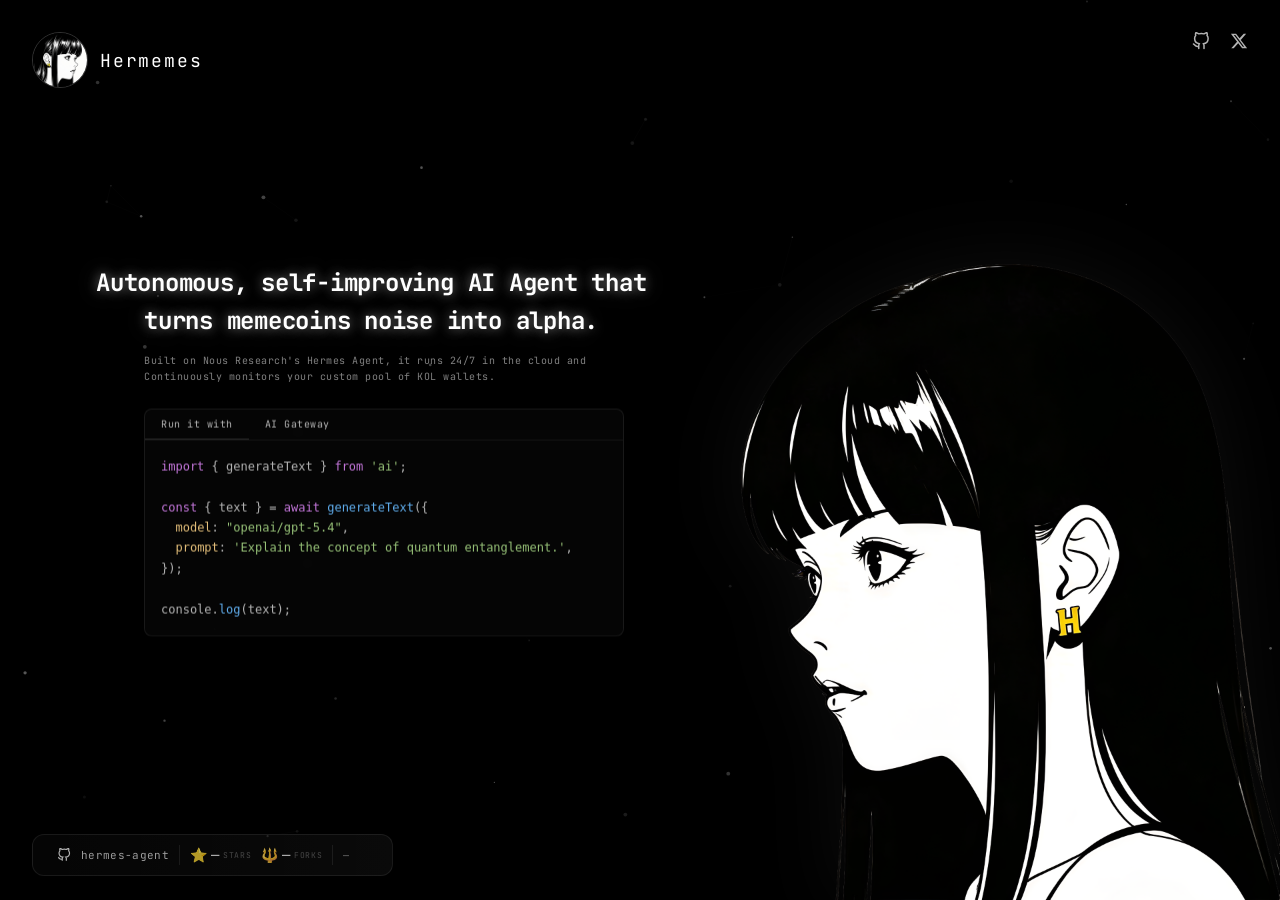
==== commit ff48b384: "feat: rebuild landing page — exact replica of hermemes.xyz - Full black background with particle can" ====
--- a/landingpage/index.html
+++ b/landingpage/index.html
@@ -3,252 +3,81 @@
 <head>
   <meta charset="UTF-8"/>
   <meta name="viewport" content="width=device-width, initial-scale=1.0"/>
-  <title>Hermemes — Autonomous AI Agent that turns memecoin chaos into alpha.</title>
-  <meta name="description" content="Built on Nous Research's Hermes Agent, Hermemes runs 24/7 monitoring KOL wallets on BSC, profiling 25+ dimensions, and delivering copy-trade signals."/>
-  <meta name="theme-color" content="#0a0e14"/>
-  <meta property="og:title" content="Hermemes — BSC KOL Intelligence Agent"/>
-  <meta property="og:description" content="Autonomous, self-improving AI Agent that turns memecoins noise into alpha."/>
+  <title>Hermemes - Hermes Agent framework that turns memecoin chaos.</title>
+  <meta name="description" content="Autonomous, self-improving AI agent on NousResearch Hermes Agent framework that turns memecoin chaos into your personal edge."/>
+  <meta name="theme-color" content="#000000"/>
+  <meta property="og:title" content="Hermemes - Hermes Agent framework that turns memecoin chaos."/>
+  <meta property="og:description" content="Autonomous, self-improving AI agent on NousResearch Hermes Agent framework that turns memecoin chaos into your personal edge."/>
   <meta property="og:type" content="website"/>
-  <meta property="og:url" content="https://hermemes.xyz"/>
   <link rel="preconnect" href="https://fonts.googleapis.com"/>
   <link rel="preconnect" href="https://fonts.gstatic.com" crossorigin/>
-  <link href="https://fonts.googleapis.com/css2?family=Inter:wght@300;400;500;600;700;800&family=JetBrains+Mono:wght@400;500;600&display=swap" rel="stylesheet"/>
+  <link href="https://fonts.googleapis.com/css2?family=JetBrains+Mono:wght@400;500;700&display=swap" rel="stylesheet"/>
   <link rel="stylesheet" href="style.css"/>
 </head>
 <body>
+  <!-- Particle canvas background -->
+  <canvas id="particles"></canvas>
 
-  <!-- Cursor trail -->
-  <div id="cursor-trail"></div>
+  <!-- Top left: Avatar + Name -->
+  <div class="top-left">
+    <img src="hermemes-avatar.jpg" alt="Hermemes Avatar" class="avatar" id="avatar"/>
+    <span class="brand-name">Hermemes</span>
+  </div>
 
-  <!-- Nav -->
-  <nav class="nav">
-    <div class="nav-inner">
-      <a href="#" class="nav-logo">
-        <span class="nav-logo-icon">☤</span>
-        <span class="nav-brand">Hermemes</span>
-      </a>
-      <div class="nav-links">
-        <a href="#features">Features</a>
-        <a href="#how">How it works</a>
-        <a href="#gateway">AI Gateway</a>
-        <a href="https://github.com/hermemes/hermes-agent" target="_blank" rel="noopener">GitHub</a>
-        <a href="https://x.com/hermemes_" target="_blank" rel="noopener">𝕏</a>
-        <a href="/dashboard/" class="nav-btn">Dashboard →</a>
+  <!-- Top right: Social links -->
+  <div class="top-right">
+    <a href="https://github.com/hermemes/hermes-agent" target="_blank" rel="noopener" class="social-link" title="GitHub">
+      <svg width="18" height="18" viewBox="0 0 24 24" fill="none" stroke="currentColor" stroke-width="2" stroke-linecap="round" stroke-linejoin="round"><path d="M9 19c-5 1.5-5-2.5-7-3m14 6v-3.87a3.37 3.37 0 0 0-.94-2.61c3.14-.35 6.44-1.54 6.44-7A5.44 5.44 0 0 0 20 4.77 5.07 5.07 0 0 0 19.91 1S18.73.65 16 2.48a13.38 13.38 0 0 0-7 0C6.27.65 5.09 1 5.09 1A5.07 5.07 0 0 0 5 4.77a5.44 5.44 0 0 0-1.5 3.78c0 5.42 3.3 6.61 6.44 7A3.37 3.37 0 0 0 9 18.13V22"/></svg>
+    </a>
+    <a href="https://x.com/hermemes_" target="_blank" rel="noopener" class="social-link" title="X / Twitter">
+      <svg width="18" height="18" viewBox="0 0 24 24" fill="currentColor"><path d="M18.244 2.25h3.308l-7.227 8.26 8.502 11.24H16.17l-5.214-6.817L4.99 21.75H1.68l7.73-8.835L1.254 2.25H8.08l4.713 6.231zm-1.161 17.52h1.833L7.084 4.126H5.117z"/></svg>
+    </a>
+  </div>
+
+  <!-- Hero content -->
+  <div class="hero">
+    <h1 class="hero-title">Autonomous, self-improving AI Agent that</h1>
+    <p class="hero-title hero-title-indent">turns memecoins noise into alpha.</p>
+    <div class="hero-sub">
+      <p>Built on Nous Research's Hermes Agent, it runs 24/7 in the cloud and</p>
+      <p>Continuously monitors your custom pool of KOL wallets.</p>
+    </div>
+
+    <!-- Code snippet widget -->
+    <div class="code-widget">
+      <div class="code-tabs">
+        <button class="code-tab active">Run it with</button>
+        <button class="code-tab accent">AI Gateway</button>
       </div>
-      <button class="nav-hamburger" id="nav-hamburger" aria-label="Menu">
-        <span></span><span></span><span></span>
-      </button>
-    </div>
-    <div class="nav-mobile" id="nav-mobile">
-      <a href="#features">Features</a>
-      <a href="#how">How it works</a>
-      <a href="#gateway">AI Gateway</a>
-      <a href="https://github.com/hermemes/hermes-agent" target="_blank">GitHub</a>
-      <a href="https://x.com/hermemes_" target="_blank">𝕏</a>
-      <a href="/dashboard/">Dashboard</a>
-    </div>
-  </nav>
-
-  <!-- Hero -->
-  <section class="hero">
-    <div class="hero-glow"></div>
-    <div class="hero-content">
-      <div class="hero-badge">
-        <span class="badge-dot"></span>
-        Built on Hermes Agent by Nous Research
-      </div>
-
-      <h1 class="hero-title">
-        Autonomous, self-improving AI Agent that<br/>
-        <span class="hero-gradient">turns memecoins noise into alpha.</span>
-      </h1>
-
-      <p class="hero-subtitle">
-        Built on Nous Research's Hermes Agent, it runs 24/7 in the cloud and<br/>
-        continuously monitors your custom pool of KOL wallets.
-      </p>
-
-      <div class="hero-cta">
-        <a href="https://github.com/hermemes/hermes-agent" class="btn btn-primary" target="_blank">
-          <svg width="20" height="20" viewBox="0 0 24 24" fill="none" stroke="currentColor" stroke-width="2"><path d="M9 19c-5 1.5-5-2.5-7-3m14 6v-3.87a3.37 3.37 0 0 0-.94-2.61c3.14-.35 6.44-1.54 6.44-7A5.44 5.44 0 0 0 20 4.77 5.07 5.07 0 0 0 19.91 1S18.73.65 16 2.48a13.38 13.38 0 0 0-7 0C6.27.65 5.09 1 5.09 1A5.07 5.07 0 0 0 5 4.77a5.44 5.44 0 0 0-1.5 3.78c0 5.42 3.3 6.61 6.44 7A3.37 3.37 0 0 0 9 18.13V22"/></svg>
-          View on GitHub
-        </a>
-        <a href="/dashboard/" class="btn btn-outline">
-          Open Dashboard →
-        </a>
-      </div>
-
-      <div class="hero-stats">
-        <div class="hero-stat">
-          <span class="stat-num">14</span>
-          <span class="stat-label">Agent Tools</span>
-        </div>
-        <div class="hero-stat">
-          <span class="stat-num">25+</span>
-          <span class="stat-label">KOL Dimensions</span>
-        </div>
-        <div class="hero-stat">
-          <span class="stat-num">5</span>
-          <span class="stat-label">EVM Chains</span>
-        </div>
-        <div class="hero-stat">
-          <span class="stat-num">24/7</span>
-          <span class="stat-label">Monitoring</span>
-        </div>
-      </div>
-    </div>
-  </section>
-
-  <!-- Features -->
-  <section class="section" id="features">
-    <div class="container">
-      <div class="section-header">
-        <h2>What Hermemes does</h2>
-        <p class="section-sub">From raw blockchain data to actionable copy-trade decisions — fully autonomous.</p>
-      </div>
-
-      <div class="features-grid">
-        <div class="feature-card feature-highlight">
-          <div class="feature-icon">📊</div>
-          <h3>25+ Dimension KOL Profiling</h3>
-          <p>Win rate, ROI, Sharpe ratio, entry/exit MCAP, Kelly criterion, consistency, rug avoidance — every metric that matters.</p>
-        </div>
-        <div class="feature-card">
-          <div class="feature-icon">🔍</div>
-          <h3>Real-Time KOL Monitoring</h3>
-          <p>Cron-based scanning of your custom wallet pool. Instant alerts when top KOLs make new buys.</p>
-        </div>
-        <div class="feature-card">
-          <div class="feature-icon">🛡️</div>
-          <h3>Token Safety Analysis</h3>
-          <p>Honeypot detection, tax analysis, mint/pause checks, holder concentration, liquidity lock verification via GoPlus + honeypot.is.</p>
-        </div>
-        <div class="feature-card">
-          <div class="feature-icon">🤝</div>
-          <h3>KOL Correlation Detection</h3>
-          <p>Jaccard similarity, time-window co-movement, smart-money convergence — find when multiple KOLs align.</p>
-        </div>
-        <div class="feature-card">
-          <div class="feature-icon">⛓️</div>
-          <h3>Multi-Chain Web3</h3>
-          <p>Native BSC focus with support for Ethereum, Polygon, Arbitrum, and Base. Gas prices, balances, transactions via JSON-RPC.</p>
-        </div>
-        <div class="feature-card">
-          <div class="feature-icon">🧠</div>
-          <h3>Self-Improving Agent</h3>
-          <p>Built on Hermes Agent framework — persistent memory, auto-generated skills, gets smarter the longer it runs.</p>
-        </div>
-      </div>
-    </div>
-  </section>
-
-  <!-- How it works -->
-  <section class="section section-dark" id="how">
-    <div class="container">
-      <div class="section-header">
-        <h2>How it works</h2>
-      </div>
-
-      <div class="steps">
-        <div class="step">
-          <div class="step-num">1</div>
-          <div class="step-body">
-            <h4>Define your KOL pool</h4>
-            <p>Add BSC wallet addresses of KOLs you want to track in a simple markdown file.</p>
-          </div>
-        </div>
-        <div class="step">
-          <div class="step-num">2</div>
-          <div class="step-body">
-            <h4>Agent scans autonomously</h4>
-            <p>Hermemes fetches transactions from BscScan, enriches with DexScreener market data, and builds 25+ dimension profiles.</p>
-          </div>
-        </div>
-        <div class="step">
-          <div class="step-num">3</div>
-          <div class="step-body">
-            <h4>Get actionable signals</h4>
-            <p>Copy/fade/skip decisions with confidence scores, safety checks, and multi-KOL convergence alerts.</p>
-          </div>
-        </div>
-      </div>
-    </div>
-  </section>
-
-  <!-- AI Gateway Code Example -->
-  <section class="section" id="gateway">
-    <div class="container">
-      <div class="section-header">
-        <h2>Run it with AI Gateway</h2>
-        <p class="section-sub">Plug into any OpenAI-compatible API via OpenRouter.</p>
-      </div>
-
-      <div class="code-window">
-        <div class="code-header">
-          <div class="code-dots">
-            <span class="dot-r"></span><span class="dot-y"></span><span class="dot-g"></span>
-          </div>
-          <span class="code-filename">gateway.ts</span>
-          <button class="code-copy" onclick="copyCode()">Copy</button>
-        </div>
-        <pre class="code-body"><code><span class="ck">import</span> { generateText } <span class="ck">from</span> <span class="cs">'ai'</span>;
+      <div class="code-body">
+        <pre><code><span class="ck">import</span> { generateText } <span class="ck">from</span> <span class="cs">'ai'</span>;
 
 <span class="ck">const</span> { text } = <span class="ck">await</span> <span class="cf">generateText</span>({
   <span class="cp">model</span>: <span class="cs">"openai/gpt-5.4"</span>,
-  <span class="cp">prompt</span>: <span class="cs">'Analyze KOL 0xABC...789 on BSC — full 25-dimension profile.'</span>,
+  <span class="cp">prompt</span>: <span class="cs">'Explain the concept of quantum entanglement.'</span>,
 });
 
 console.<span class="cf">log</span>(text);</code></pre>
       </div>
     </div>
-  </section>
+  </div>
 
-  <!-- Tools Grid -->
-  <section class="section section-dark" id="tools">
-    <div class="container">
-      <div class="section-header">
-        <h2>14 Agent Tools</h2>
-        <p class="section-sub">Every tool the agent can call autonomously during a conversation.</p>
-      </div>
+  <!-- Character image (right side) -->
+  <div class="character-wrap">
+    <img src="hermemes-character.png" alt="Hermemes AI Agent" class="character-img"/>
+  </div>
 
-      <div class="tools-grid">
-        <div class="tool-item"><span class="tool-name">kol_analyze</span><span class="tool-desc">Full 25+ dimension KOL profile</span></div>
-        <div class="tool-item"><span class="tool-name">kol_decision</span><span class="tool-desc">Copy/fade/skip recommendation</span></div>
-        <div class="tool-item"><span class="tool-name">kol_pool_scan</span><span class="tool-desc">Scan entire wallet pool</span></div>
-        <div class="tool-item"><span class="tool-name">kol_report</span><span class="tool-desc">Generate full report</span></div>
-        <div class="tool-item"><span class="tool-name">kol_pool_load</span><span class="tool-desc">Load KOL pool from file</span></div>
-        <div class="tool-item"><span class="tool-name">kol_correlation_matrix</span><span class="tool-desc">Wallet similarity analysis</span></div>
-        <div class="tool-item"><span class="tool-name">kol_comovement_scan</span><span class="tool-desc">Multi-KOL convergence detection</span></div>
-        <div class="tool-item"><span class="tool-name">kol_wallet_overlap</span><span class="tool-desc">Shared token positions</span></div>
-        <div class="tool-item"><span class="tool-name">token_safety_check</span><span class="tool-desc">Full security audit</span></div>
-        <div class="tool-item"><span class="tool-name">token_quick_check</span><span class="tool-desc">Fast honeypot detection</span></div>
-        <div class="tool-item"><span class="tool-name">web3_get_balance</span><span class="tool-desc">Native token balance</span></div>
-        <div class="tool-item"><span class="tool-name">web3_get_token_balance</span><span class="tool-desc">ERC-20 token balance</span></div>
-        <div class="tool-item"><span class="tool-name">web3_get_gas_price</span><span class="tool-desc">Current gas price</span></div>
-        <div class="tool-item"><span class="tool-name">web3_get_transaction</span><span class="tool-desc">Transaction details by hash</span></div>
-      </div>
-    </div>
-  </section>
-
-  <!-- Footer -->
-  <footer class="footer">
-    <div class="container footer-inner">
-      <div class="footer-left">
-        <span class="footer-logo">☤ Hermemes</span>
-        <p>Autonomous BSC KOL Intelligence Agent</p>
-      </div>
-      <div class="footer-links">
-        <a href="https://github.com/hermemes/hermes-agent" target="_blank">GitHub</a>
-        <a href="https://x.com/hermemes_" target="_blank">𝕏 @hermemes_</a>
-        <a href="https://dorahacks.io/hacker/hermemes" target="_blank">DoraHacks</a>
-        <a href="/dashboard/">Dashboard</a>
-      </div>
-      <div class="footer-right">
-        <p>Built on <a href="https://nousresearch.com" target="_blank">Hermes Agent</a> by Nous Research</p>
-        <p class="footer-copy">© 2026 Hermemes · MIT License</p>
-      </div>
-    </div>
-  </footer>
+  <!-- GitHub repo widget (bottom) -->
+  <div class="github-widget" id="github-widget">
+    <svg width="14" height="14" viewBox="0 0 24 24" fill="none" stroke="currentColor" stroke-width="2" class="gh-icon"><path d="M9 19c-5 1.5-5-2.5-7-3m14 6v-3.87a3.37 3.37 0 0 0-.94-2.61c3.14-.35 6.44-1.54 6.44-7A5.44 5.44 0 0 0 20 4.77 5.07 5.07 0 0 0 19.91 1S18.73.65 16 2.48a13.38 13.38 0 0 0-7 0C6.27.65 5.09 1 5.09 1A5.07 5.07 0 0 0 5 4.77a5.44 5.44 0 0 0-1.5 3.78c0 5.42 3.3 6.61 6.44 7A3.37 3.37 0 0 0 9 18.13V22"/></svg>
+    <span class="gh-name">hermes-agent</span>
+    <div class="gh-divider"></div>
+    <span class="gh-stat">⭐ <span id="gh-stars">—</span> <span class="gh-label">stars</span></span>
+    <span class="gh-stat">🔱 <span id="gh-forks">—</span> <span class="gh-label">forks</span></span>
+    <div class="gh-divider"></div>
+    <span class="gh-updated" id="gh-updated">—</span>
+    <div class="gh-contributors" id="gh-contributors"></div>
+  </div>
 
   <script src="script.js"></script>
 </body>
--- a/landingpage/style.css
+++ b/landingpage/style.css
@@ -1,299 +1,295 @@
-/* Hermemes Landing Page */
-
-:root {
-  --bg: #0a0e14;
-  --bg-card: #0d1117;
-  --bg-dark: #060a10;
-  --gold: #f0b90b;
-  --gold-light: #fcd535;
-  --gold-dim: #c49a09;
-  --cyan: #00d4aa;
-  --text: #e2e8f0;
-  --text-dim: #8899aa;
-  --text-muted: #4a5568;
-  --border: rgba(240,185,11,0.08);
-  --border-hover: rgba(240,185,11,0.2);
-  --font: 'Inter', -apple-system, sans-serif;
-  --mono: 'JetBrains Mono', monospace;
-  --max-w: 1100px;
-  --radius: 12px;
-}
+/* Hermemes Landing — exact replica */
 
 *, *::before, *::after { margin:0; padding:0; box-sizing:border-box; }
 
-html { scroll-behavior: smooth; }
-
 body {
-  font-family: var(--font);
-  background: var(--bg);
-  color: var(--text);
-  line-height: 1.6;
-  overflow-x: hidden;
-}
-
-.container { max-width: var(--max-w); margin: 0 auto; padding: 0 24px; }
-
-/* ═══ NAV ═══ */
-.nav {
-  position: fixed; top: 0; left: 0; right: 0; z-index: 100;
-  background: rgba(10,14,20,0.85);
-  backdrop-filter: blur(16px);
-  border-bottom: 1px solid var(--border);
-}
-.nav-inner {
-  max-width: var(--max-w); margin: 0 auto; padding: 0 24px;
-  display: flex; align-items: center; justify-content: space-between; height: 60px;
-}
-.nav-logo {
-  display: flex; align-items: center; gap: 8px; text-decoration: none;
-}
-.nav-logo-icon { font-size: 22px; color: var(--gold); }
-.nav-brand { font-size: 18px; font-weight: 700; color: #fff; letter-spacing: 0.5px; }
-
-.nav-links { display: flex; align-items: center; gap: 28px; }
-.nav-links a {
-  color: var(--text-dim); text-decoration: none; font-size: 14px; font-weight: 500;
+  background: #000;
+  color: #fff;
+  font-family: 'JetBrains Mono', monospace;
+  overflow: hidden;
+  height: 100vh;
+  position: relative;
+}
+
+#particles {
+  position: fixed; inset: 0; z-index: 0;
+}
+
+/* ═══ TOP LEFT — Avatar + Name ═══ */
+.top-left {
+  position: fixed; top: 16px; left: 16px; z-index: 10;
+  display: flex; align-items: center; gap: 12px;
+}
+@media (min-width: 768px) {
+  .top-left { top: 32px; left: 32px; }
+}
+
+.avatar {
+  width: 40px; height: 40px;
+  border-radius: 50%;
+  object-fit: cover;
+  border: 1px solid rgba(255,255,255,0.2);
+  cursor: pointer;
+  transition: transform 0.3s;
+}
+@media (min-width: 768px) {
+  .avatar { width: 56px; height: 56px; }
+}
+.avatar:hover {
+  animation: avatarFloat 1.5s ease-in-out infinite;
+}
+@keyframes avatarFloat {
+  0%, 100% { transform: translateY(0); }
+  50% { transform: translateY(-6px); }
+}
+
+.brand-name {
+  font-size: 16px; letter-spacing: 0.1em; font-weight: 400;
+}
+@media (min-width: 768px) {
+  .brand-name { font-size: 18px; }
+}
+
+/* ═══ TOP RIGHT — Social ═══ */
+.top-right {
+  position: fixed; top: 16px; right: 16px; z-index: 20;
+  display: flex; align-items: center; gap: 16px;
+}
+@media (min-width: 768px) {
+  .top-right { top: 32px; right: 32px; gap: 20px; }
+}
+.social-link {
+  color: rgba(255,255,255,0.7);
   transition: color 0.2s;
 }
-.nav-links a:hover { color: var(--gold); }
-.nav-btn {
-  background: var(--gold) !important; color: #0a0e14 !important; padding: 6px 16px;
-  border-radius: 6px; font-weight: 600 !important; font-size: 13px !important;
-}
-.nav-btn:hover { opacity: 0.9; }
-
-.nav-hamburger {
-  display: none; background: none; border: none; cursor: pointer;
-  flex-direction: column; gap: 4px; padding: 4px;
-}
-.nav-hamburger span { display: block; width: 20px; height: 2px; background: var(--text); border-radius: 2px; }
-
-.nav-mobile {
-  display: none; flex-direction: column; padding: 12px 24px 20px;
-  border-top: 1px solid var(--border); background: rgba(10,14,20,0.95);
-}
-.nav-mobile a {
-  color: var(--text-dim); text-decoration: none; padding: 10px 0; font-size: 15px;
-  border-bottom: 1px solid var(--border);
-}
-.nav-mobile.open { display: flex; }
-
-@media (max-width: 768px) {
-  .nav-links { display: none; }
-  .nav-hamburger { display: flex; }
-}
+.social-link:hover { color: #fff; }
 
 /* ═══ HERO ═══ */
 .hero {
-  position: relative;
-  min-height: 100vh;
-  display: flex; align-items: center; justify-content: center;
-  padding: 120px 24px 80px;
-  text-align: center;
+  position: absolute;
+  left: 16px; right: 16px;
+  top: 28%;
+  z-index: 10;
+  max-width: 720px;
+}
+@media (min-width: 768px) {
+  .hero {
+    left: 64px; right: auto;
+    top: 50%; transform: translateY(-50%);
+  }
+}
+@media (min-width: 1024px) {
+  .hero { left: 96px; }
+}
+
+.hero-title {
+  font-size: 16px;
+  font-weight: 700;
+  letter-spacing: -0.01em;
+  line-height: 1.6;
+  text-shadow:
+    0 0 12px rgba(255,255,255,0.45),
+    0 0 24px rgba(255,255,255,0.22);
+}
+@media (min-width: 640px) { .hero-title { font-size: 18px; } }
+@media (min-width: 768px) { .hero-title { font-size: 20px; } }
+@media (min-width: 1024px) { .hero-title { font-size: 24px; } }
+
+.hero-title-indent {
+  margin-left: 0;
+}
+@media (min-width: 768px) {
+  .hero-title-indent { margin-left: 48px; }
+}
+
+.hero-sub {
+  margin-top: 8px;
+}
+@media (min-width: 768px) {
+  .hero-sub { margin-top: 12px; margin-left: 48px; }
+}
+.hero-sub p {
+  font-size: 8px;
+  color: rgba(255,255,255,0.5);
+  letter-spacing: 0.05em;
+  line-height: 1.6;
+}
+@media (min-width: 768px) {
+  .hero-sub p { font-size: 10px; }
+}
+
+/* ═══ CODE WIDGET ═══ */
+.code-widget {
+  margin-top: 12px;
+  max-width: 85vw;
+  border: 1px solid rgba(255,255,255,0.08);
+  border-radius: 8px;
   overflow: hidden;
-}
-.hero-glow {
-  position: absolute;
-  width: 600px; height: 600px;
-  top: 50%; left: 50%; transform: translate(-50%, -50%);
-  background: radial-gradient(circle, rgba(240,185,11,0.08) 0%, transparent 70%);
-  pointer-events: none;
-}
-
-.hero-content { position: relative; z-index: 2; max-width: 800px; }
-
-.hero-badge {
-  display: inline-flex; align-items: center; gap: 8px;
-  background: rgba(240,185,11,0.06); border: 1px solid rgba(240,185,11,0.15);
-  border-radius: 100px; padding: 6px 18px; font-size: 13px; color: var(--gold);
-  margin-bottom: 32px;
-}
-.badge-dot {
-  width: 6px; height: 6px; border-radius: 50%; background: var(--cyan);
-  animation: dotPulse 2s infinite;
-}
-@keyframes dotPulse { 0%,100% { opacity: 1; } 50% { opacity: 0.3; } }
-
-.hero-title {
-  font-size: clamp(32px, 5vw, 56px);
-  font-weight: 800;
-  line-height: 1.15;
-  color: #fff;
-  margin-bottom: 24px;
-}
-.hero-gradient {
-  background: linear-gradient(135deg, var(--gold) 0%, var(--gold-light) 50%, var(--cyan) 100%);
-  -webkit-background-clip: text;
-  -webkit-text-fill-color: transparent;
-  background-clip: text;
-}
-
-.hero-subtitle {
-  font-size: 18px; color: var(--text-dim); line-height: 1.7;
-  max-width: 620px; margin: 0 auto 40px;
-}
-
-.hero-cta { display: flex; gap: 16px; justify-content: center; flex-wrap: wrap; margin-bottom: 56px; }
-
-.btn {
-  display: inline-flex; align-items: center; gap: 8px;
-  padding: 12px 28px; border-radius: 8px; font-size: 15px; font-weight: 600;
-  text-decoration: none; transition: all 0.2s; cursor: pointer; border: none;
-}
-.btn-primary {
-  background: var(--gold); color: #0a0e14;
-  box-shadow: 0 0 20px rgba(240,185,11,0.2);
-}
-.btn-primary:hover { box-shadow: 0 0 30px rgba(240,185,11,0.4); transform: translateY(-1px); }
-.btn-outline {
-  background: transparent; color: var(--text);
-  border: 1px solid var(--border-hover);
-}
-.btn-outline:hover { border-color: var(--gold); color: var(--gold); }
-
-.hero-stats {
-  display: flex; justify-content: center; gap: 48px; flex-wrap: wrap;
-}
-.hero-stat { text-align: center; }
-.stat-num {
-  display: block; font-size: 28px; font-weight: 800; color: var(--gold);
-  font-family: var(--mono);
-}
-.stat-label { font-size: 12px; color: var(--text-muted); text-transform: uppercase; letter-spacing: 1px; }
-
-/* ═══ SECTIONS ═══ */
-.section { padding: 100px 0; }
-.section-dark { background: var(--bg-dark); }
-
-.section-header { text-align: center; margin-bottom: 56px; }
-.section-header h2 {
-  font-size: clamp(28px, 4vw, 40px); font-weight: 700; color: #fff; margin-bottom: 12px;
-}
-.section-sub { font-size: 16px; color: var(--text-dim); max-width: 540px; margin: 0 auto; }
-
-/* ═══ FEATURES ═══ */
-.features-grid {
-  display: grid; grid-template-columns: repeat(3, 1fr); gap: 20px;
-}
-@media (max-width: 768px) { .features-grid { grid-template-columns: 1fr; } }
-
-.feature-card {
-  background: var(--bg-card); border: 1px solid var(--border); border-radius: var(--radius);
-  padding: 28px; transition: all 0.3s;
-}
-.feature-card:hover {
-  border-color: var(--border-hover); transform: translateY(-3px);
-  box-shadow: 0 8px 30px rgba(240,185,11,0.06);
-}
-.feature-highlight { border-color: rgba(240,185,11,0.2); grid-column: span 1; }
-.feature-icon { font-size: 28px; margin-bottom: 16px; }
-.feature-card h3 { font-size: 17px; font-weight: 600; color: #fff; margin-bottom: 10px; }
-.feature-card p { font-size: 14px; color: var(--text-dim); line-height: 1.6; }
-
-/* ═══ STEPS ═══ */
-.steps { max-width: 640px; margin: 0 auto; }
-.step {
-  display: flex; gap: 20px; padding: 28px 0;
-  border-bottom: 1px solid var(--border);
-}
-.step:last-child { border-bottom: none; }
-.step-num {
-  width: 40px; height: 40px; flex-shrink: 0;
-  display: flex; align-items: center; justify-content: center;
-  background: rgba(240,185,11,0.08); border: 1px solid rgba(240,185,11,0.2);
-  border-radius: 10px; font-family: var(--mono); font-weight: 700;
-  color: var(--gold); font-size: 16px;
-}
-.step-body h4 { font-size: 16px; font-weight: 600; color: #fff; margin-bottom: 6px; }
-.step-body p { font-size: 14px; color: var(--text-dim); }
-
-/* ═══ CODE WINDOW ═══ */
-.code-window {
-  max-width: 640px; margin: 0 auto;
-  background: #000; border: 1px solid var(--border); border-radius: var(--radius);
-  overflow: hidden;
-}
-.code-header {
-  display: flex; align-items: center; justify-content: space-between;
-  padding: 10px 16px; border-bottom: 1px solid var(--border);
-}
-.code-dots { display: flex; gap: 6px; }
-.dot-r, .dot-y, .dot-g { width: 10px; height: 10px; border-radius: 50%; }
-.dot-r { background: #ff5f57; }
-.dot-y { background: #febc2e; }
-.dot-g { background: #28c840; }
-.code-filename { font-family: var(--mono); font-size: 12px; color: var(--text-muted); }
-.code-copy {
-  background: transparent; border: 1px solid var(--border); color: var(--text-dim);
-  font-family: var(--mono); font-size: 11px; padding: 3px 10px; border-radius: 4px;
-  cursor: pointer; transition: all 0.2s;
-}
-.code-copy:hover { border-color: var(--gold); color: var(--gold); }
+  background: rgba(255,255,255,0.02);
+  backdrop-filter: blur(8px);
+}
+@media (min-width: 768px) {
+  .code-widget { margin-top: 24px; margin-left: 48px; max-width: 480px; }
+}
+
+.code-tabs {
+  display: flex;
+  border-bottom: 1px solid rgba(255,255,255,0.06);
+}
+.code-tab {
+  background: none; border: none; color: rgba(255,255,255,0.4);
+  font-family: 'JetBrains Mono', monospace;
+  font-size: 10px; padding: 8px 16px; cursor: pointer;
+  letter-spacing: 0.05em;
+  transition: color 0.2s;
+}
+.code-tab.active {
+  color: rgba(255,255,255,0.7);
+  border-bottom: 1px solid rgba(255,255,255,0.15);
+}
+.code-tab.accent {
+  color: rgba(255,255,255,0.7);
+}
 
 .code-body {
-  padding: 20px; font-family: var(--mono); font-size: 13px;
-  line-height: 1.7; color: var(--text); overflow-x: auto;
+  padding: 16px;
+  overflow-x: auto;
+}
+.code-body pre {
+  font-family: 'JetBrains Mono', monospace;
+  font-size: 11px;
+  line-height: 1.7;
+  color: rgba(255,255,255,0.7);
+}
+@media (min-width: 768px) {
+  .code-body pre { font-size: 12px; }
 }
 .ck { color: #c678dd; }
 .cs { color: #98c379; }
 .cf { color: #61afef; }
-.cp { color: var(--gold); }
-
-/* ═══ TOOLS GRID ═══ */
-.tools-grid {
-  display: grid; grid-template-columns: repeat(2, 1fr); gap: 12px;
-  max-width: 800px; margin: 0 auto;
-}
-@media (max-width: 768px) { .tools-grid { grid-template-columns: 1fr; } }
-
-.tool-item {
-  display: flex; justify-content: space-between; align-items: center;
-  padding: 14px 18px; background: rgba(240,185,11,0.03);
-  border: 1px solid var(--border); border-radius: 8px;
-  transition: all 0.2s;
-}
-.tool-item:hover { border-color: var(--border-hover); background: rgba(240,185,11,0.06); }
-.tool-name { font-family: var(--mono); font-size: 13px; color: var(--gold); font-weight: 500; }
-.tool-desc { font-size: 12px; color: var(--text-muted); }
-
-/* ═══ FOOTER ═══ */
-.footer {
-  padding: 48px 0; border-top: 1px solid var(--border);
-}
-.footer-inner {
-  display: flex; justify-content: space-between; align-items: flex-start;
-  flex-wrap: wrap; gap: 32px;
-}
-.footer-logo { font-size: 18px; font-weight: 700; color: var(--gold); margin-bottom: 6px; }
-.footer-left p { font-size: 13px; color: var(--text-muted); }
-.footer-links { display: flex; flex-direction: column; gap: 8px; }
-.footer-links a { color: var(--text-dim); text-decoration: none; font-size: 14px; transition: color 0.2s; }
-.footer-links a:hover { color: var(--gold); }
-.footer-right { text-align: right; }
-.footer-right p { font-size: 13px; color: var(--text-dim); }
-.footer-right a { color: var(--gold); text-decoration: none; }
-.footer-copy { color: var(--text-muted); margin-top: 4px; }
-
-@media (max-width: 768px) {
-  .footer-inner { flex-direction: column; }
-  .footer-right { text-align: left; }
-}
-
-/* ═══ CURSOR TRAIL ═══ */
-.ascii-particle {
-  position: fixed; pointer-events: none; z-index: 9999;
-  font-family: var(--mono); color: var(--gold); font-weight: 600;
-  user-select: none;
-  animation: floatUp 1.2s ease-out forwards;
-  text-shadow: 0 0 6px rgba(240,185,11,0.5);
-}
-@keyframes floatUp {
-  0% { opacity: 0.8; transform: translate(0,0) scale(1); }
-  100% { opacity: 0; transform: translate(var(--dx), var(--dy)) scale(0.3); }
+.cp { color: #e5c07b; }
+
+/* ═══ CHARACTER ═══ */
+.character-wrap {
+  display: none;
+  position: fixed;
+  right: 0; bottom: 0;
+  height: 85%;
+  z-index: 10;
+  overflow: hidden;
+  max-width: 50vw;
+  align-items: flex-end;
+}
+@media (min-width: 640px) {
+  .character-wrap { display: flex; height: 60%; }
+}
+@media (min-width: 768px) {
+  .character-wrap { height: 85%; }
+}
+
+.character-img {
+  height: 100%;
+  max-width: 100%;
+  object-fit: contain;
+  object-position: bottom right;
+  filter: drop-shadow(0 0 40px rgba(255,255,255,0.05));
+  transition: filter 0.5s;
+}
+.character-img:hover {
+  filter: drop-shadow(0 0 60px rgba(255,255,255,0.1));
+}
+
+/* ═══ GITHUB WIDGET ═══ */
+.github-widget {
+  position: fixed;
+  bottom: 12px; left: 12px; right: 12px;
+  z-index: 20;
+  display: flex; flex-wrap: wrap; align-items: center; gap: 8px;
+  padding: 10px 12px;
+  border: 1px solid rgba(255,255,255,0.08);
+  border-radius: 8px;
+  background: linear-gradient(to right, rgba(255,255,255,0.02), rgba(255,255,255,0.04));
+  backdrop-filter: blur(12px);
+  cursor: pointer;
+  transition: all 0.3s;
+  text-decoration: none;
+  opacity: 0;
+  transform: translateY(24px);
+  animation: fadeInUp 0.6s ease-out 0.5s forwards;
+}
+@media (min-width: 768px) {
+  .github-widget {
+    bottom: 24px; left: 32px; right: auto;
+    flex-wrap: nowrap; gap: 10px;
+    padding: 10px 24px;
+    border-radius: 12px;
+  }
+}
+.github-widget:hover {
+  border-color: rgba(255,255,255,0.15);
+  background: linear-gradient(to right, rgba(255,255,255,0.04), rgba(255,255,255,0.06));
+}
+
+@keyframes fadeInUp {
+  to { opacity: 1; transform: translateY(0); }
+}
+
+.gh-icon { color: rgba(255,255,255,0.7); flex-shrink: 0; }
+.gh-name {
+  font-size: 10px; color: rgba(255,255,255,0.6);
+  letter-spacing: 0.03em;
+}
+@media (min-width: 640px) { .gh-name { font-size: 11px; } }
+
+.gh-divider {
+  width: 1px; height: 20px; background: rgba(255,255,255,0.08);
+  display: none;
+}
+@media (min-width: 640px) { .gh-divider { display: block; } }
+
+.gh-stat {
+  font-size: 11px; color: rgba(255,255,255,0.7);
+  display: flex; align-items: center; gap: 4px;
+}
+@media (min-width: 640px) { .gh-stat { font-size: 14px; } }
+.gh-label {
+  font-size: 8px; color: rgba(255,255,255,0.25);
+  text-transform: uppercase; letter-spacing: 0.08em;
+  display: none;
+}
+@media (min-width: 640px) { .gh-label { display: inline; } }
+
+.gh-updated {
+  font-size: 10px; color: rgba(255,255,255,0.4);
+  display: none;
+}
+@media (min-width: 768px) { .gh-updated { display: inline; } }
+
+.gh-contributors {
+  display: none;
+  align-items: center;
+  gap: 0;
+  padding-left: 8px;
+  border-left: 1px solid rgba(255,255,255,0.08);
+}
+@media (min-width: 768px) { .gh-contributors { display: flex; } }
+
+.gh-contributors img {
+  width: 20px; height: 20px;
+  border-radius: 50%;
+  border: 1px solid rgba(0,0,0,0.6);
+  margin-left: -8px;
+  filter: grayscale(30%);
+  transition: all 0.3s;
+}
+.gh-contributors img:first-child { margin-left: 0; }
+.gh-contributors img:hover {
+  filter: grayscale(0);
+  transform: scale(1.3);
+  z-index: 10;
+  position: relative;
 }
 
 /* ═══ SCROLLBAR ═══ */
-::-webkit-scrollbar { width: 6px; }
-::-webkit-scrollbar-track { background: var(--bg); }
-::-webkit-scrollbar-thumb { background: rgba(240,185,11,0.15); border-radius: 3px; }
-::selection { background: rgba(240,185,11,0.2); }
+::-webkit-scrollbar { width: 0; height: 0; }
+::selection { background: rgba(255,255,255,0.15); }
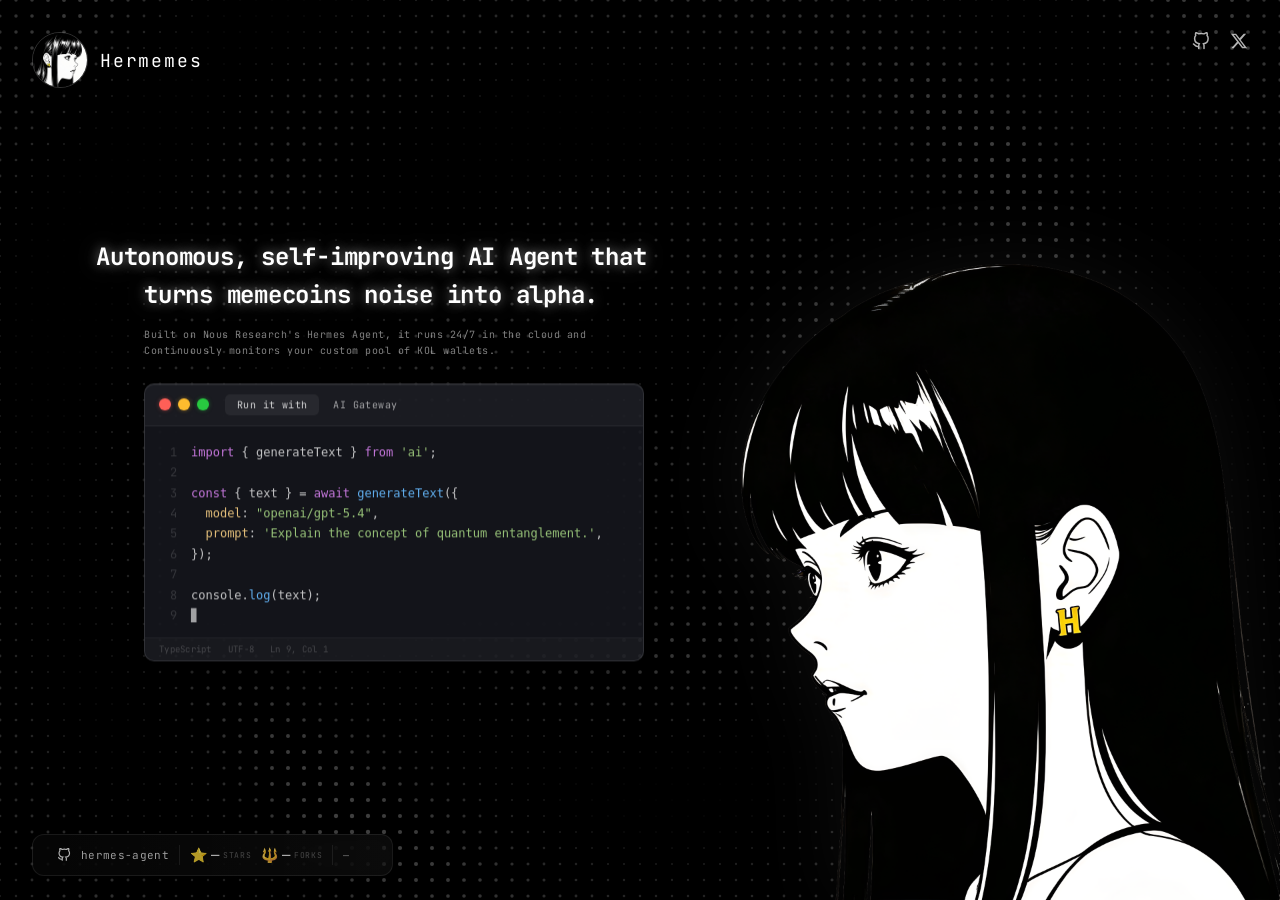
==== commit 220cc7b8: "feat: macOS-style frosted glass code window with traffic lights Made-with: Cursor" ====
--- a/landingpage/index.html
+++ b/landingpage/index.html
@@ -43,21 +43,35 @@
       <p>Continuously monitors your custom pool of KOL wallets.</p>
     </div>
 
-    <!-- Code snippet widget -->
+    <!-- Code snippet widget — macOS style -->
     <div class="code-widget">
-      <div class="code-tabs">
-        <button class="code-tab active">Run it with</button>
-        <button class="code-tab accent">AI Gateway</button>
+      <div class="code-titlebar">
+        <div class="traffic-lights">
+          <span class="tl tl-red"></span>
+          <span class="tl tl-yellow"></span>
+          <span class="tl tl-green"></span>
+        </div>
+        <div class="code-tabs">
+          <button class="code-tab active">Run it with</button>
+          <button class="code-tab accent">AI Gateway</button>
+        </div>
       </div>
       <div class="code-body">
+        <div class="code-line-numbers"><span>1</span><span>2</span><span>3</span><span>4</span><span>5</span><span>6</span><span>7</span><span>8</span><span>9</span></div>
         <pre><code><span class="ck">import</span> { generateText } <span class="ck">from</span> <span class="cs">'ai'</span>;
-
+ 
 <span class="ck">const</span> { text } = <span class="ck">await</span> <span class="cf">generateText</span>({
   <span class="cp">model</span>: <span class="cs">"openai/gpt-5.4"</span>,
   <span class="cp">prompt</span>: <span class="cs">'Explain the concept of quantum entanglement.'</span>,
 });
 
-console.<span class="cf">log</span>(text);</code></pre>
+console.<span class="cf">log</span>(text);
+<span class="cursor-blink">▊</span></code></pre>
+      </div>
+      <div class="code-statusbar">
+        <span>TypeScript</span>
+        <span>UTF-8</span>
+        <span>Ln 9, Col 1</span>
       </div>
     </div>
   </div>
--- a/landingpage/style.css
+++ b/landingpage/style.css
@@ -118,56 +118,134 @@
   .hero-sub p { font-size: 10px; }
 }
 
-/* ═══ CODE WIDGET ═══ */
+/* ═══ CODE WIDGET — macOS window ═══ */
 .code-widget {
   margin-top: 12px;
   max-width: 85vw;
-  border: 1px solid rgba(255,255,255,0.08);
-  border-radius: 8px;
+  border: 1px solid rgba(255,255,255,0.12);
+  border-radius: 10px;
   overflow: hidden;
-  background: rgba(255,255,255,0.02);
-  backdrop-filter: blur(8px);
-}
-@media (min-width: 768px) {
-  .code-widget { margin-top: 24px; margin-left: 48px; max-width: 480px; }
-}
+  background: rgba(30, 32, 40, 0.65);
+  backdrop-filter: blur(24px) saturate(1.4);
+  -webkit-backdrop-filter: blur(24px) saturate(1.4);
+  box-shadow:
+    0 8px 32px rgba(0,0,0,0.5),
+    0 2px 8px rgba(0,0,0,0.3),
+    inset 0 1px 0 rgba(255,255,255,0.06);
+  transition: box-shadow 0.4s, border-color 0.4s, transform 0.3s;
+}
+.code-widget:hover {
+  border-color: rgba(255,255,255,0.18);
+  box-shadow:
+    0 12px 48px rgba(0,0,0,0.6),
+    0 4px 12px rgba(0,0,0,0.4),
+    inset 0 1px 0 rgba(255,255,255,0.08);
+  transform: translateY(-2px);
+}
+@media (min-width: 768px) {
+  .code-widget { margin-top: 24px; margin-left: 48px; max-width: 500px; }
+}
+
+/* Title bar */
+.code-titlebar {
+  display: flex;
+  align-items: center;
+  padding: 10px 14px;
+  background: rgba(255,255,255,0.03);
+  border-bottom: 1px solid rgba(255,255,255,0.06);
+}
+
+.traffic-lights {
+  display: flex; gap: 7px; margin-right: 16px;
+}
+.tl {
+  width: 12px; height: 12px; border-radius: 50%;
+  position: relative; transition: filter 0.2s;
+}
+.tl-red { background: #ff5f57; box-shadow: 0 0 4px rgba(255,95,87,0.4); }
+.tl-yellow { background: #febc2e; box-shadow: 0 0 4px rgba(254,188,46,0.4); }
+.tl-green { background: #28c840; box-shadow: 0 0 4px rgba(40,200,64,0.4); }
+.code-widget:hover .tl-red { box-shadow: 0 0 8px rgba(255,95,87,0.6); }
+.code-widget:hover .tl-yellow { box-shadow: 0 0 8px rgba(254,188,46,0.6); }
+.code-widget:hover .tl-green { box-shadow: 0 0 8px rgba(40,200,64,0.6); }
 
 .code-tabs {
+  display: flex; gap: 2px;
+}
+.code-tab {
+  background: none; border: none; color: rgba(255,255,255,0.35);
+  font-family: 'JetBrains Mono', monospace;
+  font-size: 10px; padding: 4px 12px; cursor: pointer;
+  letter-spacing: 0.04em;
+  border-radius: 5px;
+  transition: all 0.2s;
+}
+.code-tab:hover { color: rgba(255,255,255,0.6); background: rgba(255,255,255,0.04); }
+.code-tab.active {
+  color: rgba(255,255,255,0.8);
+  background: rgba(255,255,255,0.06);
+}
+.code-tab.accent {
+  color: rgba(255,255,255,0.6);
+}
+
+/* Code body */
+.code-body {
+  padding: 16px 16px 12px;
+  overflow-x: auto;
   display: flex;
-  border-bottom: 1px solid rgba(255,255,255,0.06);
-}
-.code-tab {
-  background: none; border: none; color: rgba(255,255,255,0.4);
+  gap: 14px;
+}
+
+.code-line-numbers {
+  display: flex; flex-direction: column;
   font-family: 'JetBrains Mono', monospace;
-  font-size: 10px; padding: 8px 16px; cursor: pointer;
-  letter-spacing: 0.05em;
-  transition: color 0.2s;
-}
-.code-tab.active {
-  color: rgba(255,255,255,0.7);
-  border-bottom: 1px solid rgba(255,255,255,0.15);
-}
-.code-tab.accent {
-  color: rgba(255,255,255,0.7);
-}
-
-.code-body {
-  padding: 16px;
-  overflow-x: auto;
-}
+  font-size: 11px; line-height: 1.7;
+  color: rgba(255,255,255,0.15);
+  user-select: none;
+  text-align: right;
+  min-width: 16px;
+}
+@media (min-width: 768px) {
+  .code-line-numbers { font-size: 12px; }
+}
+
 .code-body pre {
   font-family: 'JetBrains Mono', monospace;
   font-size: 11px;
   line-height: 1.7;
-  color: rgba(255,255,255,0.7);
+  color: rgba(255,255,255,0.75);
+  flex: 1;
 }
 @media (min-width: 768px) {
   .code-body pre { font-size: 12px; }
 }
+
 .ck { color: #c678dd; }
 .cs { color: #98c379; }
 .cf { color: #61afef; }
 .cp { color: #e5c07b; }
+
+.cursor-blink {
+  color: rgba(255,255,255,0.6);
+  animation: blink 1s step-end infinite;
+}
+@keyframes blink {
+  0%, 100% { opacity: 1; }
+  50% { opacity: 0; }
+}
+
+/* Status bar */
+.code-statusbar {
+  display: flex;
+  gap: 16px;
+  padding: 5px 14px;
+  border-top: 1px solid rgba(255,255,255,0.04);
+  background: rgba(255,255,255,0.02);
+  font-size: 9px;
+  color: rgba(255,255,255,0.2);
+  letter-spacing: 0.03em;
+}
 
 /* ═══ CHARACTER ═══ */
 .character-wrap {
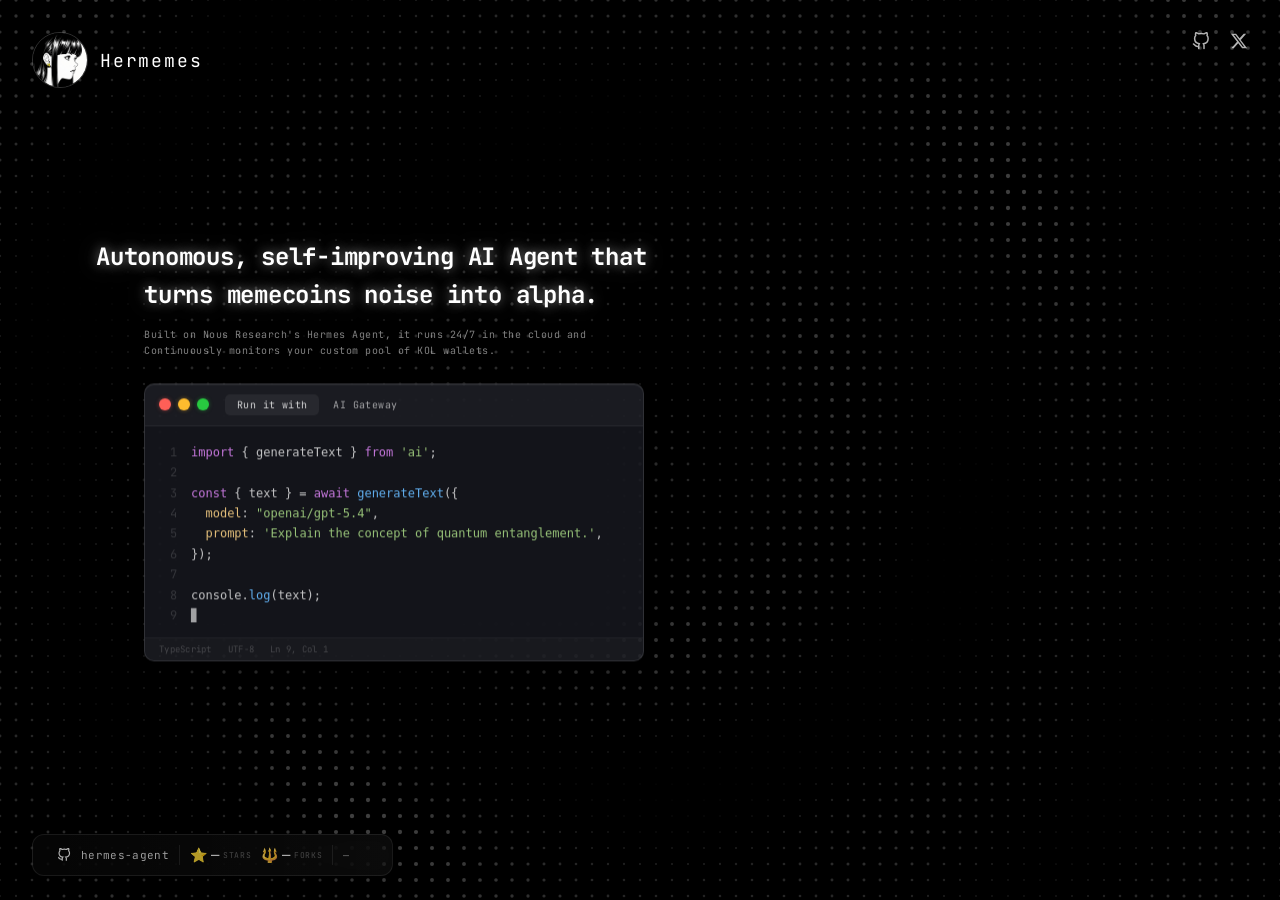
==== commit 857b6f91: "feat: WebGL halftone dot grid shader on character image with mouse reveal Made-with: Cursor" ====
--- a/landingpage/index.html
+++ b/landingpage/index.html
@@ -76,9 +76,10 @@
     </div>
   </div>
 
-  <!-- Character image (right side) -->
-  <div class="character-wrap">
-    <img src="hermemes-character.png" alt="Hermemes AI Agent" class="character-img"/>
+  <!-- Character image (right side) — WebGL Halftone -->
+  <div class="character-wrap" id="character-wrap">
+    <canvas id="halftone-canvas"></canvas>
+    <img src="hermemes-character.png" alt="" class="character-src" id="character-src" crossorigin="anonymous" style="display:none"/>
   </div>
 
   <!-- GitHub repo widget (bottom) -->
--- a/landingpage/style.css
+++ b/landingpage/style.css
@@ -265,16 +265,10 @@
   .character-wrap { height: 85%; }
 }
 
-.character-img {
+#halftone-canvas {
   height: 100%;
-  max-width: 100%;
-  object-fit: contain;
-  object-position: bottom right;
-  filter: drop-shadow(0 0 40px rgba(255,255,255,0.05));
-  transition: filter 0.5s;
-}
-.character-img:hover {
-  filter: drop-shadow(0 0 60px rgba(255,255,255,0.1));
+  width: 100%;
+  display: block;
 }
 
 /* ═══ GITHUB WIDGET ═══ */
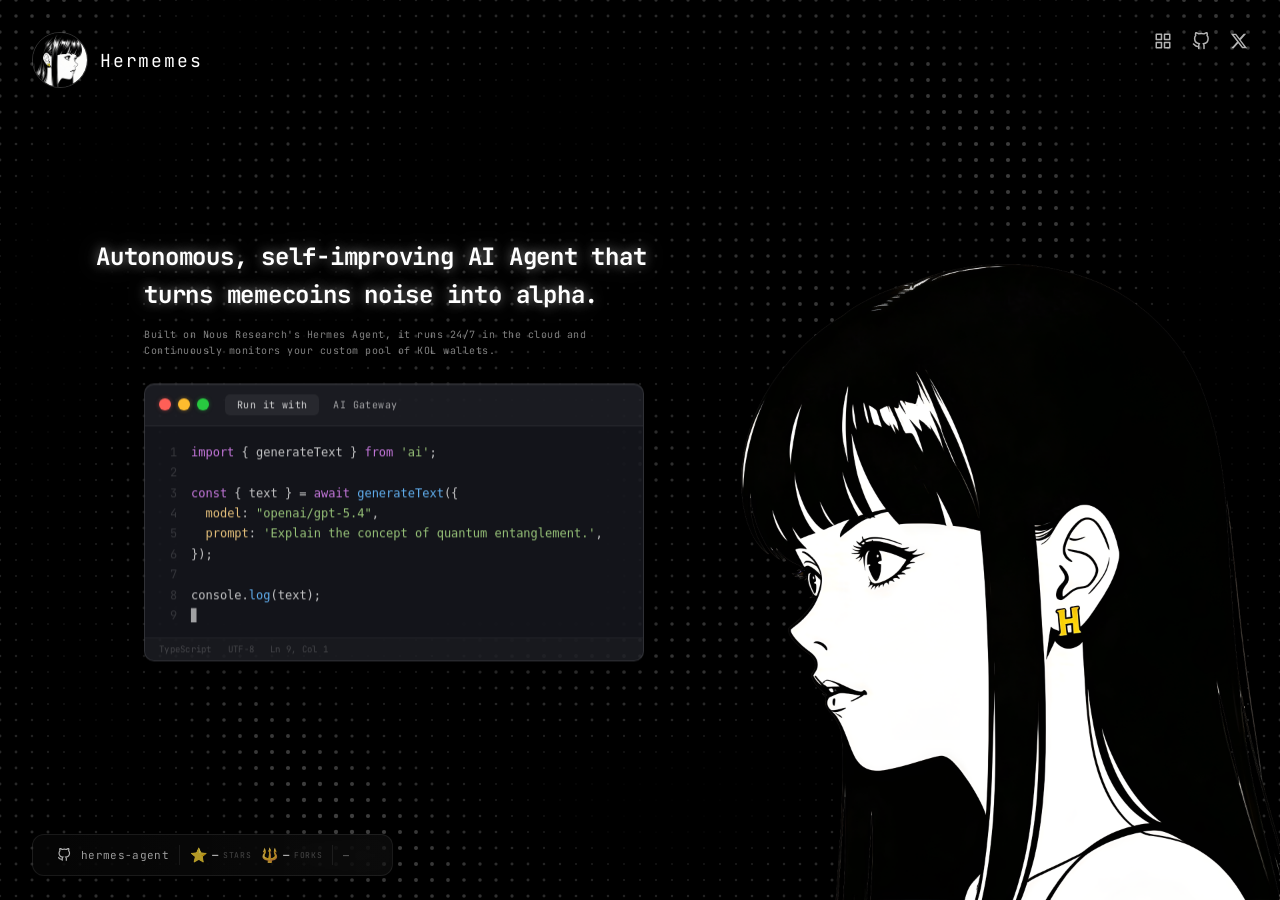
==== commit 75301a25: "feat: unified server + VPS deployment scripts + favicon - Unified server.py serving landing page (/)" ====
--- a/landingpage/index.html
+++ b/landingpage/index.html
@@ -6,6 +6,7 @@
   <title>Hermemes - Hermes Agent framework that turns memecoin chaos.</title>
   <meta name="description" content="Autonomous, self-improving AI agent on NousResearch Hermes Agent framework that turns memecoin chaos into your personal edge."/>
   <meta name="theme-color" content="#000000"/>
+  <link rel="icon" type="image/png" href="favicon.png"/>
   <meta property="og:title" content="Hermemes - Hermes Agent framework that turns memecoin chaos."/>
   <meta property="og:description" content="Autonomous, self-improving AI agent on NousResearch Hermes Agent framework that turns memecoin chaos into your personal edge."/>
   <meta property="og:type" content="website"/>
@@ -26,6 +27,9 @@
 
   <!-- Top right: Social links -->
   <div class="top-right">
+    <a href="/dashboard/" class="social-link" title="Dashboard">
+      <svg width="18" height="18" viewBox="0 0 24 24" fill="none" stroke="currentColor" stroke-width="2" stroke-linecap="round" stroke-linejoin="round"><rect x="3" y="3" width="7" height="7"/><rect x="14" y="3" width="7" height="7"/><rect x="3" y="14" width="7" height="7"/><rect x="14" y="14" width="7" height="7"/></svg>
+    </a>
     <a href="https://github.com/hermemes/hermes-agent" target="_blank" rel="noopener" class="social-link" title="GitHub">
       <svg width="18" height="18" viewBox="0 0 24 24" fill="none" stroke="currentColor" stroke-width="2" stroke-linecap="round" stroke-linejoin="round"><path d="M9 19c-5 1.5-5-2.5-7-3m14 6v-3.87a3.37 3.37 0 0 0-.94-2.61c3.14-.35 6.44-1.54 6.44-7A5.44 5.44 0 0 0 20 4.77 5.07 5.07 0 0 0 19.91 1S18.73.65 16 2.48a13.38 13.38 0 0 0-7 0C6.27.65 5.09 1 5.09 1A5.07 5.07 0 0 0 5 4.77a5.44 5.44 0 0 0-1.5 3.78c0 5.42 3.3 6.61 6.44 7A3.37 3.37 0 0 0 9 18.13V22"/></svg>
     </a>
@@ -76,10 +80,9 @@
     </div>
   </div>
 
-  <!-- Character image (right side) — WebGL Halftone -->
-  <div class="character-wrap" id="character-wrap">
-    <canvas id="halftone-canvas"></canvas>
-    <img src="hermemes-character.png" alt="" class="character-src" id="character-src" crossorigin="anonymous" style="display:none"/>
+  <!-- Character image (right side) -->
+  <div class="character-wrap">
+    <img src="hermemes-character.png" alt="Hermemes AI Agent" class="character-img"/>
   </div>
 
   <!-- GitHub repo widget (bottom) -->
--- a/landingpage/style.css
+++ b/landingpage/style.css
@@ -265,10 +265,11 @@
   .character-wrap { height: 85%; }
 }
 
-#halftone-canvas {
+.character-img {
   height: 100%;
-  width: 100%;
-  display: block;
+  max-width: 100%;
+  object-fit: contain;
+  object-position: bottom right;
 }
 
 /* ═══ GITHUB WIDGET ═══ */
